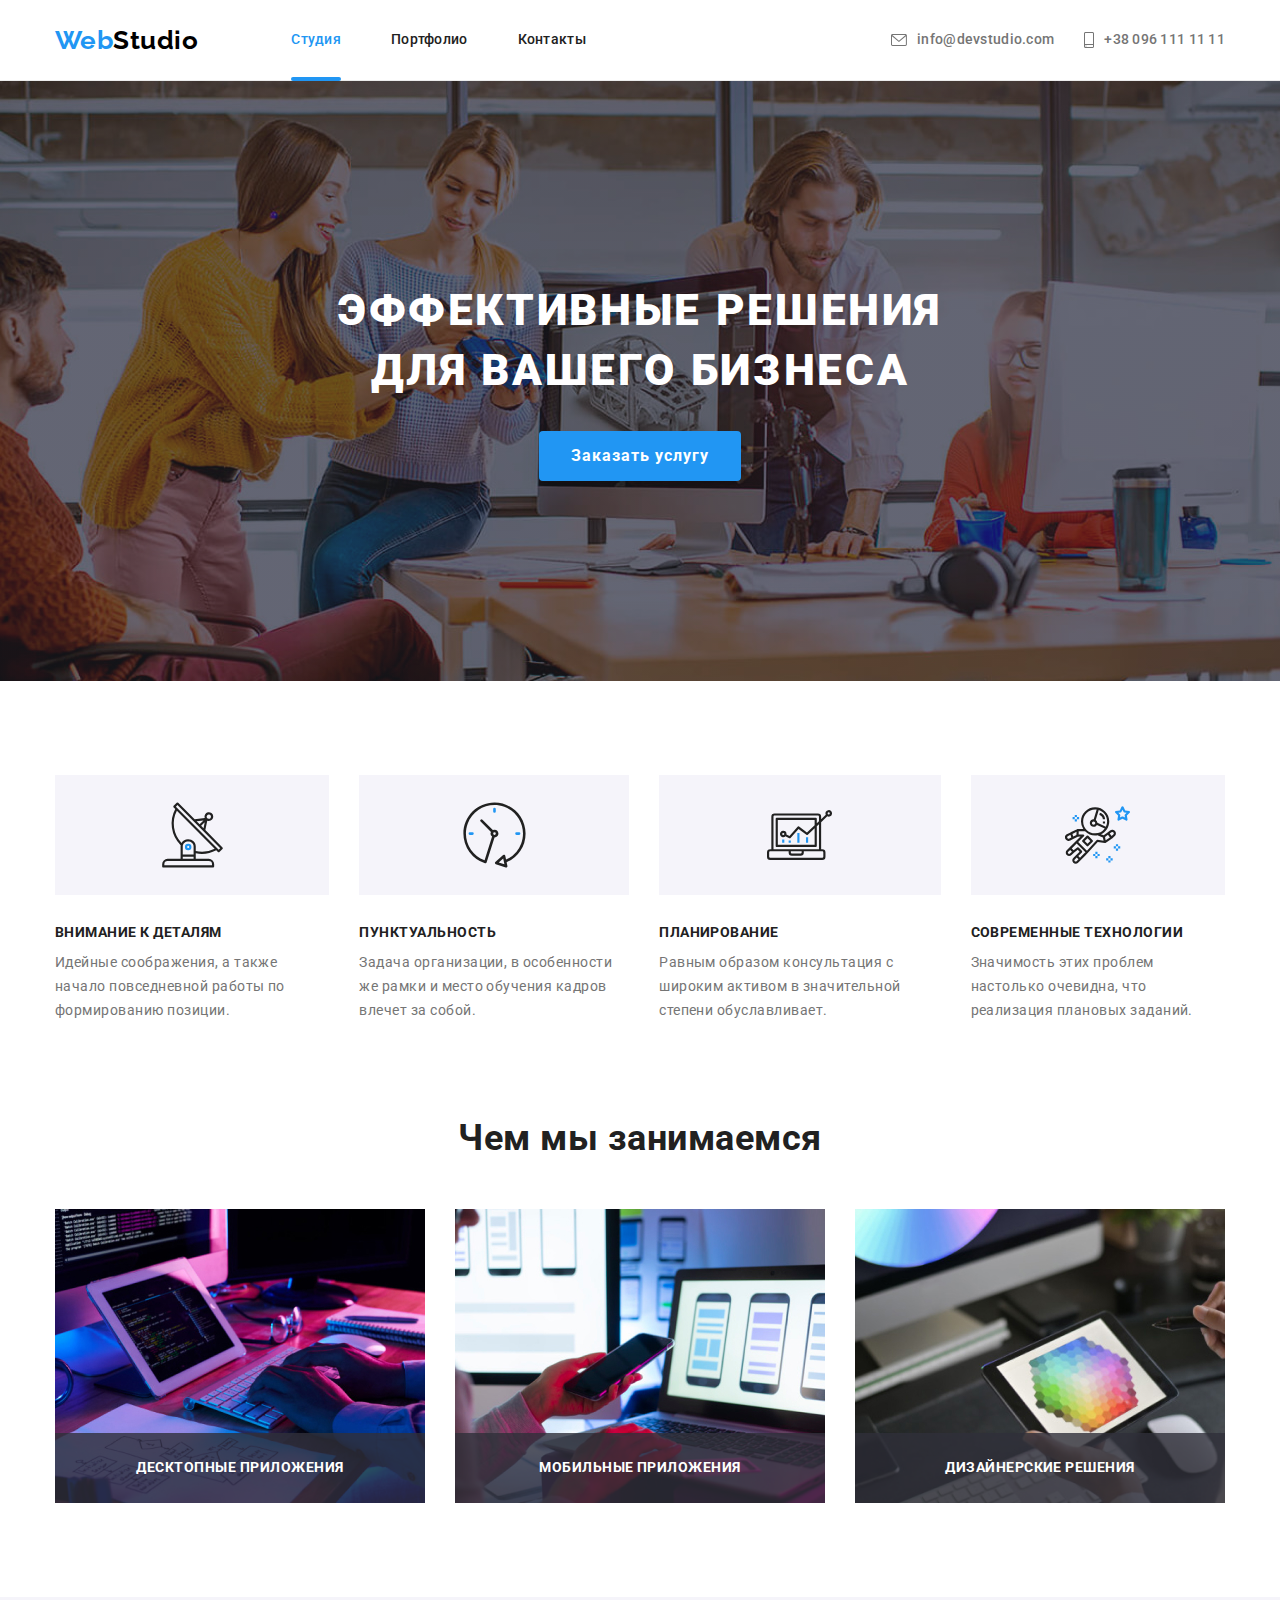
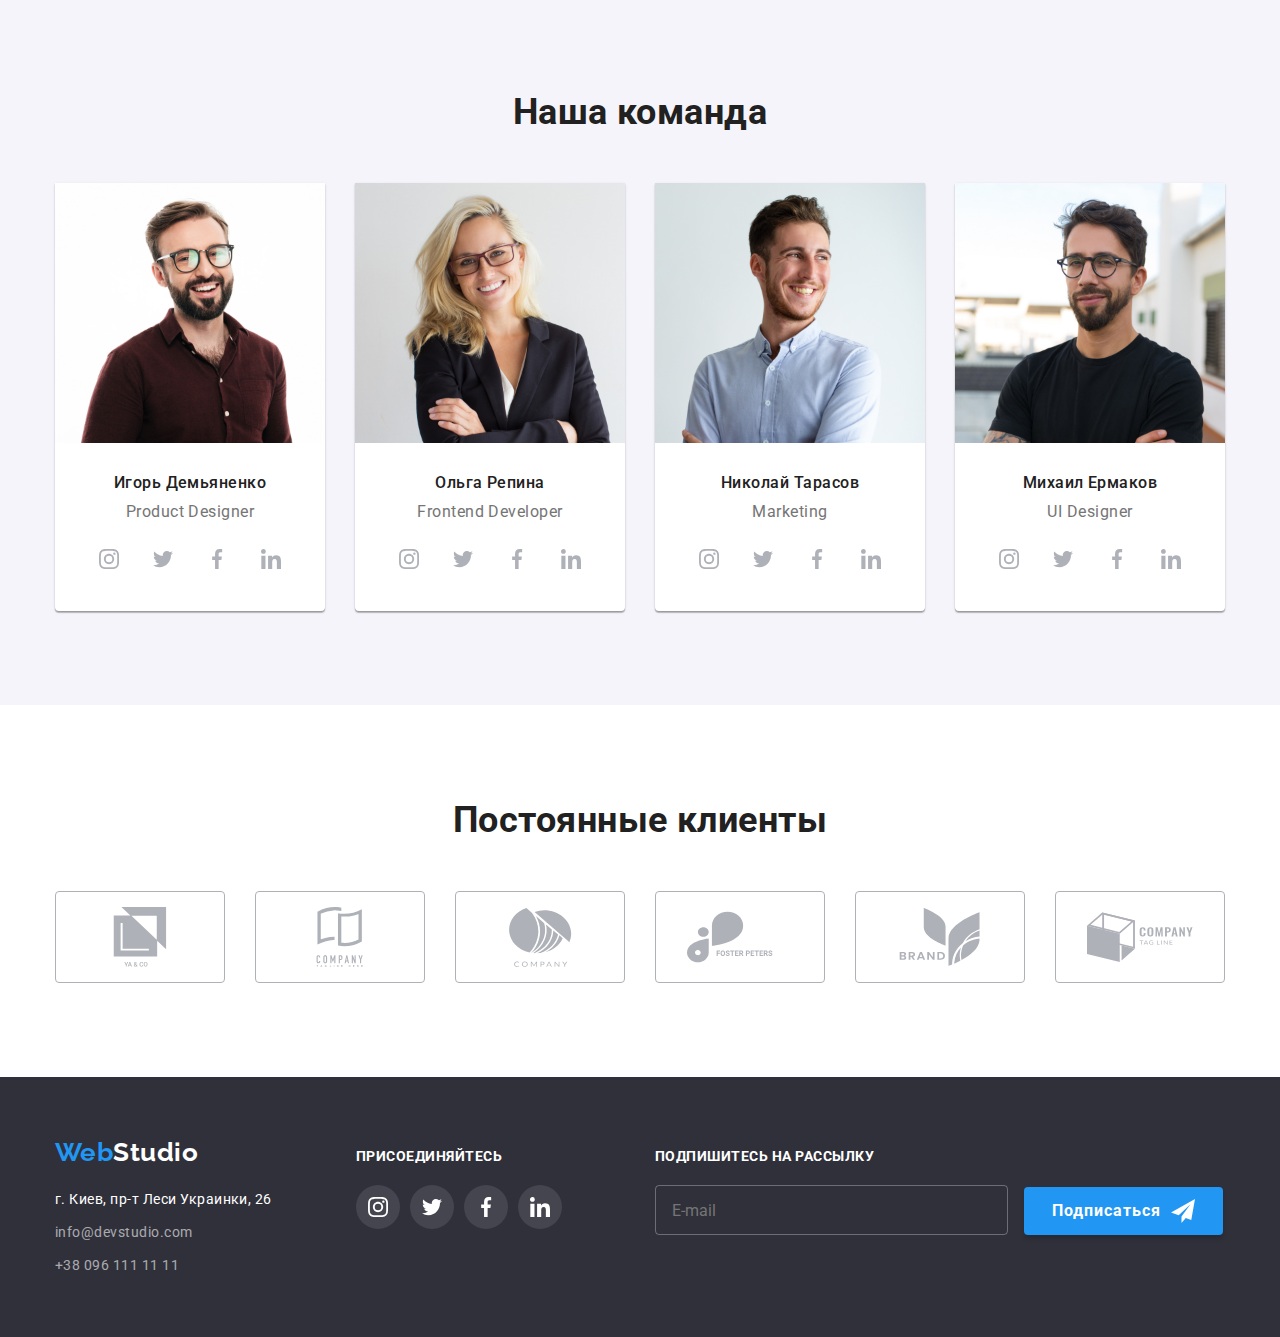
==== index.html @ 74894215 "Initial commit" ====
<!DOCTYPE html>
<html lang="ru">
<head>
    <meta charset="UTF-8">
    <meta http-equiv="X-UA-Compatible" content="IE=edge">
    <meta name="viewport" content="width=device-width, initial-scale=1.0">
    <title>Фотостудия WebStudio</title>
    
    <!--Основные шрифты-->
    <link rel="preconnect" href="https://fonts.googleapis.com">
    <link rel="preconnect" href="https://fonts.gstatic.com" crossorigin>
    <link href="https://fonts.googleapis.com/css2?family=Raleway:wght@700&family=Roboto:wght@400;500;700;900&display=swap"
        rel="stylesheet">

    <!--Нормализация стилей-->
    <link rel="stylesheet" href="https://cdn.jsdelivr.net/npm/modern-normalize@1.1.0/modern-normalize.min.css">
    
    <!--Кастомные стили-->
    <link rel="stylesheet" href="./css/main.min.css">
</head>

<body>

    <!--Хедер, Основная навигация-->
  <header class="header">

   <div class="container header__container">
    <nav class="header__nav">
        <a class="logo header__logo" href="/">
            Web<span class="logo__label logo__label--black">Studio</span>
        </a>

        <ul class="header__list ">
            <li class="header__item">
                <a class="header__link header__link--current" href="/">Студия</a>
            </li>
            <li class="header__item">
                <a class="header__link" href="./portfolio.html">Портфолио</a>
            </li>
            <li class="header__item">
                <a class="header__link" href="">Контакты</a>
            </li>
        </ul>
    </nav>

    <ul class="contacts">
        <li class="contacts__item">
            <a class="contacts__link" href="mailto:info@devstudio.com">
                <svg class="contacts__icon" width="16" height="12">
                    <use href="./images/icons.svg#icon-envelope"></use>
                </svg>
                info@devstudio.com
            </a>
        </li>

        <li class="contacts__item">
            <a class="contacts__link" href="tel:+380961111111">
                <svg class="contacts__icon" width="10" height="16">
                    <use href="./images/icons.svg#icon-smartphone"></use>
                </svg>
                +38 096 111 11 11
            </a>
        </li>
    </ul>
   </div>
  </header> 
  
 <main>
    <!--Секция 1 Герой с баннером-->
        <section class="hero">
            <div class="container">
                <h1 class="hero__title">Эффективные решения для вашего бизнеса</h1>
                <button type="button" class="hero__btn" data-modal-open>Заказать услугу</button>
            </div>
        </section>
    

    <!--Секция 2 со скрытым заголовком Преимущества-->
    <section class="section">

        <div class="container">
            <h2 class="visually-hidden">Преимущества</h2>
            <ul class="features">
                <li class="features__item">

                    <div class="features__wrapper">
                        <svg class="features__icon" width="65" height="70">
                            <use href="./images/icons.svg#icon-antenna"></use>
                        </svg>  
                    </div>
                    
                    <h3 class="features__title">Внимание к деталям</h3>
                    <p class="features__text">Идейные соображения, а также начало повседневной работы по формированию позиции.</p>
                </li>


                <li class="features__item">
                    <div class="features__wrapper">
                        <svg class="features__icon" width="65" height="70">
                            <use href="./images/icons.svg#icon-clock"></use>
                        </svg>
                    </div>
                    <h3 class="features__title">Пунктуальность</h3>
                    <p class="features__text">Задача организации, в особенности же рамки и место обучения кадров влечет за собой.</p>
                </li>


                <li class="features__item">
                    <div class="features__wrapper">
                        <svg class="features__icon" width="65" height="70">
                            <use href="./images/icons.svg#icon-diagram"></use>
                        </svg>
                    </div>
                    <h3 class="features__title">Планирование</h3>
                    <p class="features__text">Равным образом консультация с широким активом в значительной степени обуславливает.</p>
                </li>


                <li class="features__item">
                    <div class="features__wrapper">
                        <svg class="features__icon" width="65" height="70">
                            <use href="./images/icons.svg#icon-astronaut"></use>
                        </svg>
                    </div>
                    <h3 class="features__title">Современные технологии</h3>
                    <p class="features__text">Значимость этих проблем настолько очевидна, что реализация плановых заданий.</p>
                </li>
            </ul>
        </div>
    </section>

    <!--Секция 3 Чем мы занимаемся-->
    <section class="section section--nopaddingtop">

        <div class="container">
            <h2 class="section__title">Чем мы занимаемся</h2>

            <ul class="services">
                <li class="services__item">
                    <div class="services__wrapper">
                        <img class="services__pic" src="./images/1.jpg" alt="Человек работает за ноутбуком" width="370" height="294">
                        <p class="services__descr">Десктопные приложения</p>   
                    </div>
                </li>

                <li class="services__item">
                    <div class="services__wrapper">
                        <img class="services__pic" src="./images/2.jpg" alt="Человек сидит перед открытым ноутбуком и смотрит в телефон"
                        width="370" height="294">
                        <p class="services__descr">Мобильные приложения</p>  
                    </div>
                </li>

                <li class="services__item">
                    <div class="services__wrapper">
                        <img class="services-pic" src="./images/3.jpg" alt="Дизайнер выбирает на планшете цвет из палитры цветов"
                        width="370" height="294">
                        <p class="services__descr">Дизайнерские решения</p>
                    </div>
                </li>
            </ul>
        </div>
    </section>

    <!--Секция Наша команда-->
    <section class="section section--otherbackground">

       <div class="container">
            <h2 class="section__title">Наша команда</h2>
            
            <ul class="team">
                <li class="team__item">
                    <img class="team__pic" src="./images/Демьяненко.jpg" alt="Фото сотрудника Демьяненко" width="270" height="260">
                   
                    <div class="team__meta">
                        <h3 class="team__title">Игорь Демьяненко</h3>
                        <p class="team__text">Product Designer</p>

                        <!-- Соцсети -->
                        <ul class="socials">
                            <li class="socials__item">
                                <a class="socials__link" href="" aria-label="Instagram">
                                    
                                        <svg class="socials__icon" width="20" height="20">
                                            <use href="./images/icons.svg#instagram"></use>
                                    </svg>
                                </a>
                            </li>


                            <li class="socials__item">
                                <a class="socials__link" href="" aria-label="Twitter">
                                        <svg class="socials__icon" width="20" height="20">
                                            <use href="./images/icons.svg#twitter"></use>
                                        </svg>
                                    </a>
                                </li>
                            
                            <li class="socials__item">
                                <a class="socials__link" href="" aria-label="Facebook">
                                    <svg class="socials__icon" width="20" height="20">
                                        <use href="./images/icons.svg#facebook"></use>
                                    </svg>
                                </a>
                            </li>
                            
                            <li class="socials__item">
                                <a class="socials__link" href="" aria-label="Linkedin">
                                    <svg class="socials__icon" width="20" height="20">
                                        <use href="./images/icons.svg#linkedin"></use>
                                    </svg>
                                </a>
                            </li>
                        </ul>
                   </div>  
                </li>

                <li class="team__item">
                    <img class="team__pic" src="./images/Репина.jpg" alt="Фото сотрудника Репина" width="270" height="260">
                    
                    <div class="team__meta">
                       <h3 class="team__title">Ольга Репина</h3>
                       <p class="team__text">Frontend Developer</p>

                        <!-- Соцсети -->
                        <ul class="socials">
                            <li class="socials__item">
                                <a class="socials__link" href="" aria-label="Instagram">
                        
                                    <svg class="socials__icon" width="20" height="20">
                                        <use href="./images/icons.svg#instagram"></use>
                                    </svg>
                                </a>
                            </li>
                        
                        
                            <li class="socials__item">
                                <a class="socials__link" href="" aria-label="Twitter">
                                    <svg class="socials__icon" width="20" height="20">
                                        <use href="./images/icons.svg#twitter"></use>
                                    </svg>
                                </a>
                            </li>
                        
                            <li class="socials__item">
                                <a class="socials__link" href="" aria-label="Facebook">
                                    <svg class="socials__icon" width="20" height="20">
                                        <use href="./images/icons.svg#facebook"></use>
                                    </svg>
                                </a>
                            </li>
                        
                            <li class="socials__item">
                                <a class="socials__link" href="" aria-label="Linkedin">
                                    <svg class="socials__icon" width="20" height="20">
                                        <use href="./images/icons.svg#linkedin"></use>
                                    </svg>
                                </a>
                            </li>
                        </ul>
                    </div>  
                </li>

                <li class="team__item">
                    <img class="team__pic" src="./images/Тарасов.jpg" alt="Фото сотрудника Тарасов" width="270" height="260">
                    
                    <div class="team__meta">
                        <h3 class="team__title">Николай Тарасов</h3>
                        <p class="team__text">Marketing</p>

                        <!-- Соцсети -->
                        <ul class="socials">
                            <li class="socials__item">
                                <a class="socials__link" href="" aria-label="Instagram">
                        
                                    <svg class="socials__icon" width="20" height="20">
                                        <use href="./images/icons.svg#instagram"></use>
                                    </svg>
                                </a>
                            </li>
                        
                        
                            <li class="socials__item">
                                <a class="socials__link" href="" aria-label="Twitter">
                                    <svg class="socials__icon" width="20" height="20">
                                        <use href="./images/icons.svg#twitter"></use>
                                    </svg>
                                </a>
                            </li>
                        
                            <li class="socials__item">
                                <a class="socials__link" href="" aria-label="Facebook">
                                    <svg class="socials__icon" width="20" height="20">
                                        <use href="./images/icons.svg#facebook"></use>
                                    </svg>
                                </a>
                            </li>
                        
                            <li class="socials__item">
                                <a class="socials__link" href="" aria-label="Linkedin">
                                    <svg class="socials__icon" width="20" height="20">
                                        <use href="./images/icons.svg#linkedin"></use>
                                    </svg>
                                </a>
                            </li>
                        </ul>
                    </div>

                   
                </li>

                <li class="team__item">
                    <img class="team__pic" src="./images/Ермаков.jpg" alt="Фото сотрудника Ермаков" width="270" height="260">
                    
                    <div class="team__meta">
                        <h3 class="team__title">Михаил Ермаков</h3>
                        <p class="team__text">UI Designer</p>

                    <!-- Соцсети -->
                        <ul class="socials">
                            <li class="socials__item">
                                <a class="socials__link" href="" aria-label="Instagram">
                        
                                    <svg class="socials__icon" width="20" height="20">
                                        <use href="./images/icons.svg#instagram"></use>
                                    </svg>
                                </a>
                            </li>
                        
                        
                            <li class="socials__item">
                                <a class="socials__link" href="" aria-label="Twitter">
                                    <svg class="socials__icon" width="20" height="20">
                                        <use href="./images/icons.svg#twitter"></use>
                                    </svg>
                                </a>
                            </li>
                        
                            <li class="socials__item">
                                <a class="socials__link" href="" aria-label="Facebook">
                                    <svg class="socials__icon" width="20" height="20">
                                        <use href="./images/icons.svg#facebook"></use>
                                    </svg>
                                </a>
                            </li>
                        
                            <li class="socials__item">
                                <a class="socials__link" href="" aria-label="Linkedin">
                                    <svg class="socials__icon" width="20" height="20">
                                        <use href="./images/icons.svg#linkedin"></use>
                                    </svg>
                                </a>
                            </li>
                        </ul>
                    </div>
                </li>
            </ul>
       </div>
    </section>


    <!-- Секция Постоянные клиенты клиенты -->

    <section class="section">

        <div class="container">
            <h2 class="section__title">Постоянные клиенты</h2>
            <ul class="clients">

            <li class="clients__item">
                <a class="clients__link" href="">
                  <svg class="clients__icon" width="106" height="60">
                    <use href="./images/icons.svg#icon-logo1"></use>
                  </svg>  
                </a>
            </li>


            <li class="clients__item">
                <a class="clients__link" href="">
                    <svg class="clients__icon" width="106" height="60">
                        <use href="./images/icons.svg#icon-logo2"></use>
                    </svg>  
                </a>
            </li>

            <li class="clients__item">
                <a class="clients__link" href="">
                   <svg class="clients__icon" width="106" height="60">
                        <use href="./images/icons.svg#icon-logo3"></use>
                    </svg> 
                </a>
            </li>

            <li class="clients__item">
                <a class="clients__link" href="">
                    <svg class="clients__icon" width="106" height="60">
                        <use href="./images/icons.svg#icon-logo4"></use>
                    </svg>  
                </a>
            </li>

            <li class="clients__item">
                <a class="clients__link" href="">
                    <svg class="clients__icon" width="106" height="60">
                        <use href="./images/icons.svg#icon-logo5"></use>
                    </svg>  
                </a>
            </li>

            <li class="clients__item">
                <a class="clients__link" href="">
                    <svg class="clients__icon" width="106" height="60">
                        <use href="./images/icons.svg#icon-logo6"></use>
                    </svg>  
                </a>
            </li>
            </ul>  
        </div>
       

    </section>
 </main>

 <!--Футер-->
 <footer class="footer">
    <div class="container footer__container">
        <div class="footer__address-wrapper">

            <!-- Вставляем лого с белой модификацией -->
            <a class="logo" href="/">
                Web<span class="logo__label logo__label--white">Studio</span>
            </a>
        
            <address class="footer-address">
                <a class="footer-address__link"
                    href="https://www.google.com.ua/maps/place/%D0%B1%D1%83%D0%BB.+%D0%9B%D0%B5%D1%81%D0%B8+%D0%A3%D0%BA%D1%80%D0%B0%D0%B8%D0%BD%D0%BA%D0%B8,+26,+%D0%9A%D0%B8%D0%B5%D0%B2,+02000/@50.427418,30.5373236,17z/data=!4m5!3m4!1s0x40d4cf0e033ecbe9:0x57a4dffefec77da0!8m2!3d50.4265807!4d30.5383858?hl=ru">г.
                    Киев, пр-т Леси Украинки, 26
                </a>

                <a class="link footer-address__email"
                    href="mailto:info@devstudio.com">info@devstudio.com
                </a>

                <a class="link footer-address__phone" href="tel:+380961111111">+38 096 111 11 11
                </a>               
            </address>
        </div>
        
        <!-- Соцсети в футере -->
        <div class="footer__socials-wrapper">
            <p class="footer__text">присоединяйтесь</p>

                <ul class="socials">
                    <li class="socials__item">
                        <a class="socials__link" href="" aria-label="Instagram">
                
                            <svg class="socials__icon" width="20" height="20">
                                <use href="./images/icons.svg#instagram"></use>
                            </svg>
                        </a>
                    </li>
                
                
                    <li class="socials__item">
                        <a class="socials__link" href="" aria-label="Twitter">
                            <svg class="socials__icon" width="20" height="20">
                                <use href="./images/icons.svg#twitter"></use>
                            </svg>
                        </a>
                    </li>
                
                    <li class="socials__item">
                        <a class="socials__link" href="" aria-label="Facebook">
                            <svg class="socials__icon" width="20" height="20">
                                <use href="./images/icons.svg#facebook"></use>
                            </svg>
                        </a>
                    </li>
                
                    <li class="socials__item">
                        <a class="socials__link" href="" aria-label="Linkedin">
                            <svg class="socials__icon" width="20" height="20">
                                <use href="./images/icons.svg#linkedin"></use>
                            </svg>
                        </a>
                    </li>
                </ul>
        </div>
       

        <!-- Форма подписки в футере -->
        <div class="footer-form">
            <p class="footer-form__text">Подпишитесь на рассылку</p>
            <div class="footer-form__wrapper">
                <input class="footer-form__input"
                    type="email" 
                    name="email"
                    placeholder="E-mail">

                <button class="footer-form__btn" 
                  type="submit">Подписаться
                    <svg class="footer-form__icon" width="24" height="24px">
                        <use href="./images/icons.svg#icon-send"></use>
                    </svg>
                </button>    
            </div>
        </div>
    </div>
 </footer>


 <!-- -----Модальное окно------ -->

 <div class="backdrop is-hidden" data-modal>
     <div class="modal-wrapper">
         <button class="modal-wrapper__close-btn" 
                 type="button" data-modal-close>
            <svg width="11" height="11">
                <use href="./images/icons.svg#modal-close"></use>
            </svg>
         </button>

        <!-------- Форма модалки---------- -->
         <form class="form js-speaker-form">
             <p class="modal__descr">Оставьте свои данные, мы вам перезвоним</p>

            <!-- Поле имя -->
            <div class="form__field">
                <label 
                    class="form__label"
                    for="name"
                    >Имя
                </label>
                <!-- Оборачиваем инпут и иконку в див для правильного позизионирования иконки -->
                <div class="form__input-wrapper">
                   <input 
                    class="form__input" 
                    type="text" 
                    name="name" 
                    id="name" 
                    autofocus/> 
                    <svg class="form__icon" width="18" height="18">
                        <use href="./images/icons.svg#form-name"></use>
                    </svg> 
                </div>  
            </div>
            
            <!-- Поле телефон -->
            <div class="form__field">
                <label 
                    class="form__label"
                    for="tel" 
                    >Телефон
                </label>
                
                <div class="form__input-wrapper">
                    <input 
                    class="form__input" 
                    type="tel" 
                    name="tel" 
                    id="tel">
                    <svg class="form__icon" width="18" height="18">
                        <use href="./images/icons.svg#form-tel"></use>
                    </svg>
                </div>
            </div>
            
            <!-- Поле email -->
            <div class="form__field">
                <label 
                    class="form__label"
                    for="email" 
                    >Почта
                </label>

                <div class="form__input-wrapper">
                   <input 
                    class="form__input" 
                    type="email" 
                    name="email" 
                    id="email">
                    <svg class="form__icon" width="18" height="18">
                        <use href="./images/icons.svg#form-email"></use>
                    </svg> 
                </div>
            </div>
        
            <!-- Поле Комментарий -->
            <div class="form__comment">
                <label 
                    class="form__label"
                    for="comment"
                    >Комментарий
                </label>
                <textarea 
                    class="form__comment-field"
                    name="comment" 
                    id="comment" 
                    rows="5" 
                    placeholder="Введите текст"
                ></textarea>
            </div>

            <!--Чекбокс формы  -->
            
            <div class="form__agreement-wrapper">

                 <label class="form__agreement-label">
                    <input 
                        class="form__agreement-input" 
                        type="checkbox" 
                        name="policy">
                    <span class="form__checkbox">
                        <svg class="form__checkbox-icon" width="16" height="15">
                            <use href="./images/icons.svg#form-mark"></use>
                        </svg>
                    </span>
                    Соглашаюсь с рассылкой и принимаю  
                    <a class="form__link" href=""> Условия договора</a>
                </label>
            </div>

            <button class="form__btn" type="submit">Отправить</button>

        </form>
     </div>
 </div>


<script src="./js/modal.js"></script>

<!-- Скрипт для просмотра данных отправки формы -->
<script>
    (() => {
            document.querySelector('.js-speaker-form').addEventListener('submit', e => {
                e.preventDefault();
                new FormData(e.currentTarget).forEach((value, name) =>
                    console.log(`${name}: ${value}`),
                );
            });
        })();

</script>

</body>
</html>
---- css/main.min.css ----
:root{--main-font: "Roboto", sans-serif;--secondary-font: "Raleway", sans-serif;--primary-text-color: #212121;--secondary-text-color: #757575;--white-text-color: #ffffff;--footer-contacts-text: rgba(255, 255, 255, 0.6);--accent-text-color: #2196f3;--background-color: #ffffff;--secondary-backgraund-color: #f5f4fa;--dark-background-color: #2f303a;--icons-color: #afb1b8;--primary-section-padding: 94px;--primary-margin: 30px;--anim-main: 250ms cubic-bezier(0.4, 0, 0.2, 1)}.visually-hidden{position:absolute;width:1px;height:1px;margin:-1px;border:0;padding:0;white-space:nowrap;-webkit-clip-path:inset(100%);clip-path:inset(100%);clip:rect(0 0 0 0);overflow:hidden}h1,h2,h3,h4,p{margin-top:0;margin-bottom:0}a{text-decoration:none;-webkit-transition:color var(--anim-main);transition:color var(--anim-main)}ul{padding-left:0;margin-top:0;margin-bottom:0;list-style:none}body{font-family:var(--main-font);font-size:16px;line-height:1.19;letter-spacing:.03em;color:var(--primary-text-color);background-color:var(--background-color)}img{display:block;max-width:100%;height:auto}a:hover,a:focus{color:var(--accent-text-color)}.section{padding-top:var(--primary-section-padding);padding-bottom:var(--primary-section-padding)}.container{width:1200px;padding-left:15px;padding-right:15px;margin-left:auto;margin-right:auto}.section__title{font-weight:700;font-size:36px;line-height:1.17;text-align:center;color:var(--primary-text-color)}.header{border-bottom:1px solid #ececec}.header__container{display:-webkit-box;display:-ms-flexbox;display:flex;-webkit-box-align:center;-ms-flex-align:center;align-items:center}.logo{display:inline-block;font-family:var(--secondary-font);font-weight:700;font-size:26px;line-height:1.19;color:var(--accent-text-color);text-decoration:none}.header__logo{margin-right:93px}.logo__label--black{color:#000;-webkit-transition:color var(--anim-main);transition:color var(--anim-main)}.logo__label--black:hover{color:var(--accent-text-color)}.logo__label--white{color:var(--white-text-color);-webkit-transition:color var(--anim-main);transition:color var(--anim-main)}.logo__label--white:hover{color:var(--accent-text-color)}.header__nav{display:-webkit-box;display:-ms-flexbox;display:flex;-webkit-box-align:center;-ms-flex-align:center;align-items:center}.header__list{display:-webkit-box;display:-ms-flexbox;display:flex;-webkit-box-align:center;-ms-flex-align:center;align-items:center}.header__item{margin-right:50px}.header__item:last-child{margin-right:0}.header__link{position:relative;display:block;padding-top:32px;padding-bottom:32px;font-weight:500;font-size:14px;line-height:1.14;letter-spacing:.02em;color:var(--primary-text-color);-webkit-transition:color var(--anim-main);transition:color var(--anim-main)}.header__link--current{color:var(--accent-text-color)}.header__link--current:after{position:absolute;left:0;bottom:-1px;content:"";display:block;width:100%;height:4px;border-radius:2px;background-color:var(--accent-text-color)}.contacts{display:-webkit-box;display:-ms-flexbox;display:flex;-webkit-box-align:center;-ms-flex-align:center;align-items:center;margin-left:auto}.contacts__item:not(:last-child){margin-right:30px}.contacts__link{display:-webkit-box;display:-ms-flexbox;display:flex;-webkit-box-align:center;-ms-flex-align:center;align-items:center;padding-top:32px;padding-bottom:32px;font-weight:500;font-size:14px;line-height:1.14;letter-spacing:.02em;text-align:center;color:var(--secondary-text-color);-webkit-transition:color var(--anim-main);transition:color var(--anim-main)}.contacts__icon{fill:currentColor;margin-right:10px;-webkit-transition:fill var(--anim-main);transition:fill var(--anim-main)}.hero{max-width:1600px;height:600px;padding-top:200px;padding-bottom:200px;margin-right:auto;margin-left:auto;text-align:center;background-color:#c4c4c4;background-image:-webkit-gradient(linear, left bottom, left top, from(rgba(47, 48, 58, 0.4)), to(rgba(47, 48, 58, 0.4))),url(../images/header.jpg);background-image:linear-gradient(to top, rgba(47, 48, 58, 0.4), rgba(47, 48, 58, 0.4)),url(../images/header.jpg);background-position:center;background-size:cover;background-repeat:no-repeat}.hero__title{display:block;width:696px;margin-right:auto;margin-left:auto;margin-bottom:30px;font-weight:900;font-size:44px;line-height:1.36;text-align:center;letter-spacing:.06em;text-transform:uppercase;color:var(--white-text-color)}.hero__btn{padding:10px 32px;border:0;border-radius:4px;font-family:inherit;font-weight:700;font-size:16px;line-height:1.87;letter-spacing:.06em;color:var(--white-text-color);background-color:var(--accent-text-color);-webkit-box-shadow:0px 4px 4px rgba(0,0,0,.15);box-shadow:0px 4px 4px rgba(0,0,0,.15);cursor:pointer;-webkit-transition:background-color var(--anim-main);transition:background-color var(--anim-main)}.hero__btn:hover{background-color:#188ce8}.features{display:-webkit-box;display:-ms-flexbox;display:flex;-webkit-box-pack:justify;-ms-flex-pack:justify;justify-content:space-between}.features__item{margin-right:30px}.features__item:last-child{margin-right:0}.features__wrapper{display:-webkit-box;display:-ms-flexbox;display:flex;-ms-flex-preferred-size:270px;flex-basis:270px;height:120px;-webkit-box-pack:center;-ms-flex-pack:center;justify-content:center;-webkit-box-align:center;-ms-flex-align:center;align-items:center;background-color:#f5f4fa;margin-bottom:30px}.features__title{margin-bottom:10px;font-weight:700;font-size:14px;line-height:1.14;text-transform:uppercase;color:var(--primary-text-color)}.features__text{font-size:14px;line-height:1.71;color:var(--secondary-text-color)}.section--nopaddingtop{padding-top:0}.services{display:-webkit-box;display:-ms-flexbox;display:flex;margin-top:50px;-webkit-box-pack:justify;-ms-flex-pack:justify;justify-content:space-between}.services__item:not(:last-child){margin-right:30px}.services__wrapper{position:relative}.services__descr{position:absolute;left:0;bottom:0;display:-webkit-box;display:-ms-flexbox;display:flex;-webkit-box-pack:center;-ms-flex-pack:center;justify-content:center;-webkit-box-align:center;-ms-flex-align:center;align-items:center;width:370px;height:70px;background-color:rgba(47,48,58,.8);font-weight:700;font-size:14px;line-height:1.14;text-transform:uppercase;color:#fff}.section--otherbackground{background-color:#f5f4fa}.team{display:-webkit-box;display:-ms-flexbox;display:flex;margin-top:50px}.team__item{-ms-flex-preferred-size:calc((100% - 90px)/4);flex-basis:calc((100% - 90px)/4);margin-right:30px;background-color:var(--background-color);-webkit-box-shadow:0px 1px 3px rgba(0,0,0,.12),0px 1px 1px rgba(0,0,0,.14),0px 2px 1px rgba(0,0,0,.2);box-shadow:0px 1px 3px rgba(0,0,0,.12),0px 1px 1px rgba(0,0,0,.14),0px 2px 1px rgba(0,0,0,.2);border-radius:0px 0px 4px 4px}.team__item:last-child{margin-right:0}.team__meta{padding-top:30px;padding-bottom:30px}.team__title{margin-bottom:10px;font-weight:500;font-size:16px;line-height:1.19;text-align:center}.team__text{margin-bottom:16px;font-size:16px;line-height:1.19;text-align:center;color:var(--secondary-text-color)}.socials{display:-webkit-box;display:-ms-flexbox;display:flex;-webkit-box-pack:center;-ms-flex-pack:center;justify-content:center;-webkit-box-align:center;-ms-flex-align:center;align-items:center}.socials__item:not(:last-child){margin-right:10px}.socials__link{display:-webkit-box;display:-ms-flexbox;display:flex;-webkit-box-pack:center;-ms-flex-pack:center;justify-content:center;-webkit-box-align:center;-ms-flex-align:center;align-items:center;width:44px;height:44px;color:var(--icons-color);background-color:#fff;border-radius:50%;background-repeat:no-repeat;background-position:center;-webkit-transition:background-color var(--anim-main),color var(--anim-main);transition:background-color var(--anim-main),color var(--anim-main)}.socials__link:hover,.socials__link:focus{background-color:var(--accent-text-color);color:#fff}.socials__icon{fill:currentColor;-webkit-transition:fill var(--anim-main);transition:fill var(--anim-main)}.clients{display:-webkit-box;display:-ms-flexbox;display:flex;-webkit-box-pack:center;-ms-flex-pack:center;justify-content:center;-webkit-box-align:center;-ms-flex-align:center;align-items:center;margin-top:50px}.clients__item:not(:last-child){margin-right:30px}.clients__link{display:-webkit-box;display:-ms-flexbox;display:flex;width:170px;height:92px;border-radius:4px;-webkit-box-pack:center;-ms-flex-pack:center;justify-content:center;-webkit-box-align:center;-ms-flex-align:center;align-items:center;border:1px solid #afb1b8;color:var(--icons-color);-webkit-transition:border-color var(--anim-main),color var(--anim-main);transition:border-color var(--anim-main),color var(--anim-main)}.clients__link:hover,.clients__link:focus{border-color:var(--accent-text-color)}.clients__icon{fill:currentColor}.filter{display:-webkit-box;display:-ms-flexbox;display:flex;-webkit-box-pack:center;-ms-flex-pack:center;justify-content:center;margin-bottom:50px}.filter__item:not(:last-child){margin-right:8px}.filter__button{padding:6px 22px;border:0;font-family:inherit;font-weight:500;font-size:16px;line-height:1.62;color:var(--primary-text-color);background-color:#f5f4fa;border-radius:4px;-webkit-box-shadow:none;box-shadow:none;cursor:pointer;-webkit-transition:color var(--anim-main),background-color var(--anim-main),-webkit-box-shadow var(--anim-main);transition:color var(--anim-main),background-color var(--anim-main),-webkit-box-shadow var(--anim-main);transition:color var(--anim-main),background-color var(--anim-main),box-shadow var(--anim-main);transition:color var(--anim-main),background-color var(--anim-main),box-shadow var(--anim-main),-webkit-box-shadow var(--anim-main)}.filter__button:hover,.filter__button:focus{color:var(--white-text-color);background-color:var(--accent-text-color);-webkit-box-shadow:0px 3px 1px rgba(0,0,0,.1),0px 1px 2px rgba(0,0,0,.08),0px 2px 2px rgba(0,0,0,.12);box-shadow:0px 3px 1px rgba(0,0,0,.1),0px 1px 2px rgba(0,0,0,.08),0px 2px 2px rgba(0,0,0,.12)}.projects{display:-webkit-box;display:-ms-flexbox;display:flex;-ms-flex-wrap:wrap;flex-wrap:wrap;margin-top:calc(-1*var(--primary-margin));margin-left:calc(-1*var(--primary-margin))}.projects__item{-ms-flex-preferred-size:calc(33.3333333333% - var(--primary-margin));flex-basis:calc(33.3333333333% - var(--primary-margin));margin-left:var(--primary-margin);margin-top:var(--primary-margin)}.projects__link{display:block;-webkit-box-shadow:none;box-shadow:none;-webkit-transition:-webkit-box-shadow var(--anim-main);transition:-webkit-box-shadow var(--anim-main);transition:box-shadow var(--anim-main);transition:box-shadow var(--anim-main), -webkit-box-shadow var(--anim-main)}.projects__link:hover,.projects__link:focus{-webkit-box-shadow:0px 1px 1px rgba(0,0,0,.12),0px 4px 4px rgba(0,0,0,.06),1px 4px 6px rgba(0,0,0,.16);box-shadow:0px 1px 1px rgba(0,0,0,.12),0px 4px 4px rgba(0,0,0,.06),1px 4px 6px rgba(0,0,0,.16)}.projects__thumb{position:relative;overflow:hidden}.projects__descr{position:absolute;left:0;bottom:0;-webkit-transform:translateY(100%);transform:translateY(100%);display:-webkit-box;display:-ms-flexbox;display:flex;-webkit-box-pack:center;-ms-flex-pack:center;justify-content:center;-webkit-box-align:center;-ms-flex-align:center;align-items:center;padding:63px 24px;font-size:18px;line-height:1.55;width:100%;height:100%;color:var(--white-text-color);background-color:rgba(33,150,243,.9);-webkit-transition:-webkit-transform var(--anim-main);transition:-webkit-transform var(--anim-main);transition:transform var(--anim-main);transition:transform var(--anim-main), -webkit-transform var(--anim-main)}.projects__link:focus .projects__descr,.projects__link:hover .projects__descr{-webkit-transform:translateY(0%);transform:translateY(0%)}.projects__meta{padding:20px 24px;border-bottom:1px solid #eee;border-right:1px solid #eee;border-left:1px solid #eee}.projects__title{font-weight:700;font-size:18px;line-height:2;letter-spacing:.06em;color:var(--primary-text-color)}.projects__text{margin-top:4px;font-size:16px;line-height:1.87;color:var(--secondary-text-color)}.footer{padding-top:60px;padding-bottom:60px;background-color:var(--dark-background-color)}.footer__container{display:-webkit-box;display:-ms-flexbox;display:flex;-webkit-box-align:baseline;-ms-flex-align:baseline;align-items:baseline}.footer__address-wrapper{margin-right:70px}.footer-address{display:block;width:231px;font-style:normal;font-size:14px;line-height:1.7}.footer-address__link{display:inline-block;margin-top:20px;color:var(--white-text-color)}.footer-address__email,.footer-address__phone{display:inline-block;margin-top:9px;color:rgba(255,255,255,.6)}.footer__text{font-weight:bold;font-size:14px;line-height:1.14;text-transform:uppercase;color:#fff;margin-bottom:20px}.footer .socials__link{color:#fff;background-color:rgba(255,255,255,.1);-webkit-transition:background-color var(--anim-main);transition:background-color var(--anim-main)}.footer .socials__link:hover,.footer .socials__link:focus{background-color:var(--accent-text-color)}.footer-form{margin-left:93px}.footer-form__text{margin-bottom:20px;font-weight:700;font-size:14px;line-height:1.14;text-transform:uppercase;color:#fff}.footer-form__input{width:353px;height:50px;padding:15px 16px;margin-right:12px;border-radius:4px;border:1px solid rgba(255,255,255,.3);font-size:16px;line-height:1.25;color:rgba(255,255,255,.6);background-color:rgba(0,0,0,0)}.footer-form__btn{display:-webkit-inline-box;display:-ms-inline-flexbox;display:inline-flex;padding:10px 28px 10px 28px;border:0;border-radius:4px;font-family:inherit;font-weight:700;font-size:16px;line-height:1.8;-webkit-box-align:center;-ms-flex-align:center;align-items:center;letter-spacing:.06em;color:var(--white-text-color);background-color:var(--accent-text-color);-webkit-box-shadow:0px 4px 4px rgba(0,0,0,.15);box-shadow:0px 4px 4px rgba(0,0,0,.15);cursor:pointer;-webkit-transition:background-color var(--anim-main);transition:background-color var(--anim-main)}.footer-form__btn:hover{background-color:#188ce8}.footer-form__icon{margin-left:10px}.modal-wrapper{position:absolute;top:50%;left:50%;width:528px;height:581px;border-radius:4px;-webkit-box-shadow:0px 1px 3px rgba(0,0,0,.12),0px 1px 1px rgba(0,0,0,.14),0px 2px 1px rgba(0,0,0,.2);box-shadow:0px 1px 3px rgba(0,0,0,.12),0px 1px 1px rgba(0,0,0,.14),0px 2px 1px rgba(0,0,0,.2);background-color:#fff;-webkit-transform:translate(-50%, -50%) scale(1);transform:translate(-50%, -50%) scale(1);-webkit-transition:-webkit-transform var(--anim-main);transition:-webkit-transform var(--anim-main);transition:transform var(--anim-main);transition:transform var(--anim-main), -webkit-transform var(--anim-main)}.backdrop.is-hidden .modal-wrapper{-webkit-transform:translate(-50%, -50%) scale(0.8);transform:translate(-50%, -50%) scale(0.8)}.modal-wrapper__close-btn{position:absolute;top:8px;right:8px;display:-webkit-box;display:-ms-flexbox;display:flex;-webkit-box-pack:center;-ms-flex-pack:center;justify-content:center;-webkit-box-align:center;-ms-flex-align:center;align-items:center;padding:0;width:30px;height:30px;border-radius:50%;fill:#000;background-color:#fff;border:1px solid rgba(0,0,0,.1);cursor:pointer;-webkit-transition:fill var(--anim-main);transition:fill var(--anim-main)}.modal-wrapper__close-btn:hover{fill:var(--accent-text-color)}.form{width:100%;height:100%;padding:40px 39px 40px 41px}.modal__descr{margin-bottom:12px;font-weight:700;font-size:20px;line-height:1.15;text-align:center;color:#212121}.form__field{position:relative;margin-bottom:10px;display:-webkit-box;display:-ms-flexbox;display:flex;-webkit-box-orient:vertical;-webkit-box-direction:normal;-ms-flex-direction:column;flex-direction:column}.form__label{display:inline-block;margin-bottom:4px;font-size:12px;line-height:1.16;letter-spacing:.01em;color:#757575}.form__input-wrapper{position:relative}.form__input{display:block;width:100%;height:40px;margin:0;padding:4px 10px 4px 42px;border:1px solid rgba(33,33,33,.2);border-radius:4px;outline:rgba(0,0,0,0);-webkit-transition:border-color var(--anim-main);transition:border-color var(--anim-main)}.form__input:focus{border-color:var(--accent-text-color)}.form__icon{display:inline-block;position:absolute;top:50%;left:12px;fill:#212121;-webkit-transform:translateY(-50%);transform:translateY(-50%);-webkit-transition:fill var(--anim-main);transition:fill var(--anim-main)}.form__input:focus+.form__icon{fill:var(--accent-text-color)}.form__comment{position:relative;display:-webkit-box;display:-ms-flexbox;display:flex;-webkit-box-orient:vertical;-webkit-box-direction:normal;-ms-flex-direction:column;flex-direction:column}.form__comment-field{resize:none;padding:12px 16px;border:1px solid rgba(33,33,33,.2);border-radius:4px;outline:rgba(0,0,0,0);font-size:14px;line-height:1.14;letter-spacing:.01em;color:rgba(117,117,117,.5);-webkit-transition:border-color var(--anim-main);transition:border-color var(--anim-main)}.form__comment-field:focus{border-color:var(--accent-text-color)}.form__agreement-wrapper{margin-top:20px;margin-bottom:30px}.form__agreement-label{display:-webkit-box;display:-ms-flexbox;display:flex;-webkit-box-pack:center;-ms-flex-pack:center;justify-content:center;-webkit-box-align:center;-ms-flex-align:center;align-items:center;font-size:14px;line-height:1.71;color:#757575}.form__agreement-input{position:absolute;width:1px;height:1px;margin:-1px;border:0;padding:0;white-space:nowrap;-webkit-clip-path:inset(100%);clip-path:inset(100%);clip:rect(0 0 0 0);overflow:hidden}.form__checkbox{position:relative;display:inline-block;width:16px;height:15px;margin-right:7px;background-color:#fff;border:2px solid #212121;border-radius:2px;-webkit-transition:background-color var(--anim-main),border-color var(--anim-main);transition:background-color var(--anim-main),border-color var(--anim-main)}.form__agreement-input:focus+.form__checkbox{border-color:var(--accent-text-color)}.form__agreement-input:checked+.form__checkbox{background-color:var(--accent-text-color);border-color:var(--accent-text-color);background-origin:border-box}.form__checkbox-icon{position:absolute;top:50%;left:50%;-webkit-transform:translate(-50%, -50%);transform:translate(-50%, -50%)}.form__link{display:inline-block;margin-left:4px;color:var(--accent-text-color)}.form__btn{display:block;margin-left:auto;margin-right:auto;padding:10px 55px 10px 56px;border:0;border-radius:4px;font-weight:700;font-size:16px;line-height:1.87;text-align:center;letter-spacing:.06em;color:#fff;background-color:var(--accent-text-color);-webkit-box-shadow:0px 4px 4px rgba(0,0,0,.15);box-shadow:0px 4px 4px rgba(0,0,0,.15);cursor:pointer;-webkit-transition:background-color var(--anim-main);transition:background-color var(--anim-main)}.form__btn:hover{background-color:#188ce8}.backdrop{position:fixed;top:0;left:50%;-webkit-transform:translateX(-50%);transform:translateX(-50%);width:100vw;height:100vh;background-color:rgba(0,0,0,.2);opacity:1;visibility:visible;pointer-events:initial;-webkit-transition:opacity var(--anim-main),visibility var(--anim-main);transition:opacity var(--anim-main),visibility var(--anim-main)}.backdrop.is-hidden{opacity:0;visibility:hidden;pointer-events:none}/*# sourceMappingURL=main.min.css.map */
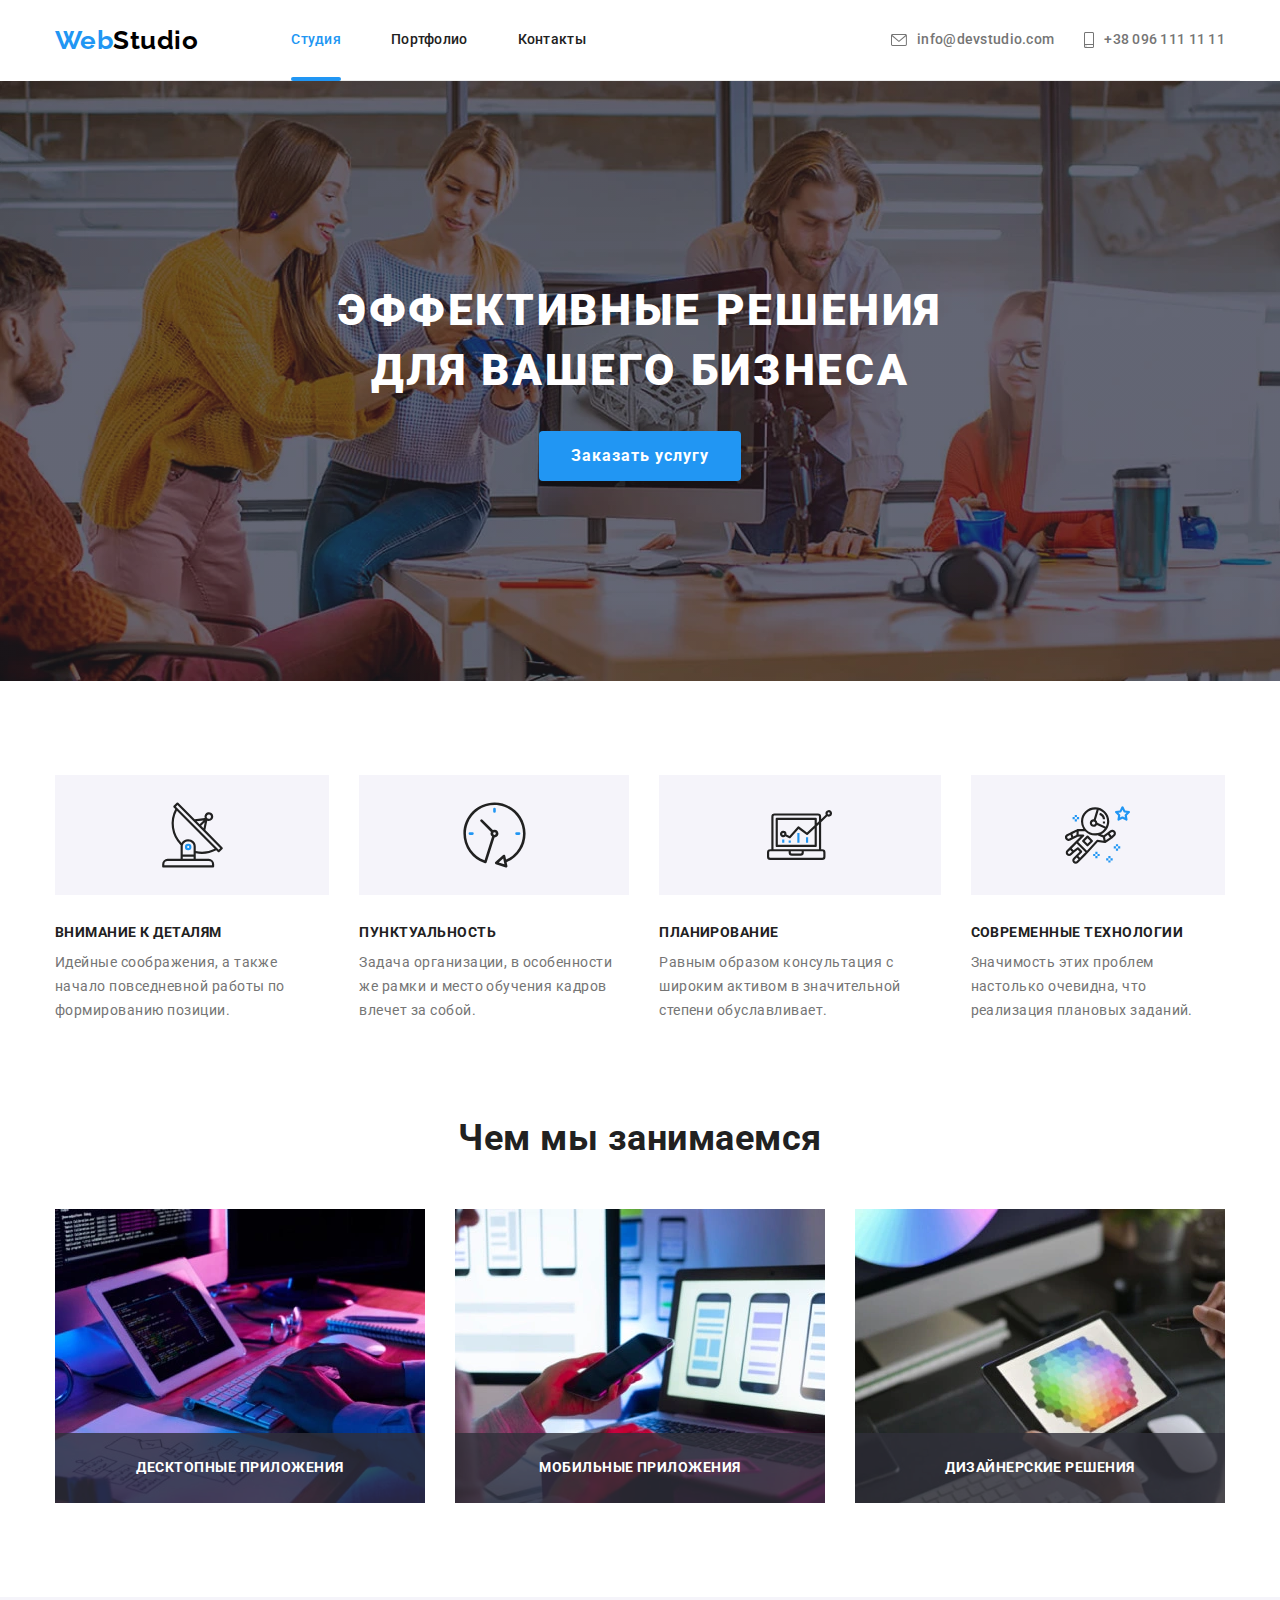
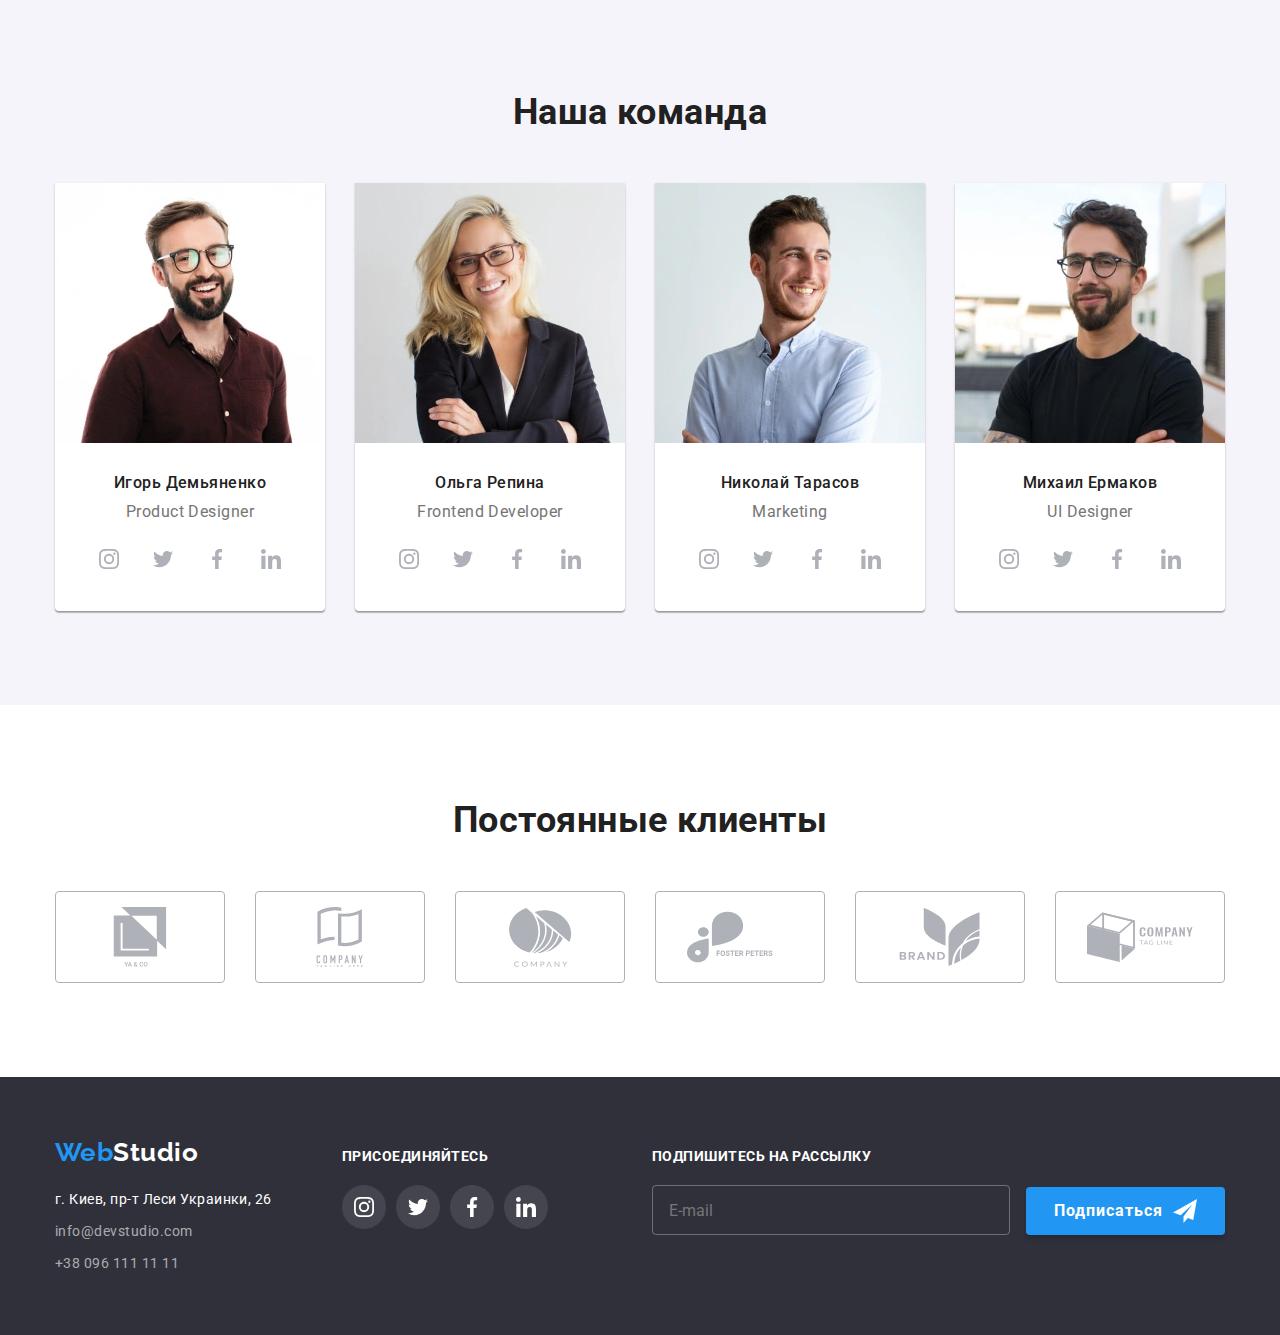
==== commit 508f026e: "Адаптивка" ====
--- a/index.html
+++ b/index.html
@@ -30,38 +30,80 @@
             Web<span class="logo__label logo__label--black">Studio</span>
         </a>
 
-        <ul class="header__list ">
-            <li class="header__item">
-                <a class="header__link header__link--current" href="/">Студия</a>
-            </li>
-            <li class="header__item">
-                <a class="header__link" href="./portfolio.html">Портфолио</a>
-            </li>
-            <li class="header__item">
-                <a class="header__link" href="">Контакты</a>
-            </li>
-        </ul>
+        <button 
+            class="menu-btn" 
+            aria-expanded="false" aria-controls="menu-container" 
+            type="button" 
+            data-menu-button>
+            <svg 
+                aria-label="Переключатель мобильного меню" 
+                width="40" 
+                height="40">
+
+                <use 
+                    class="menu-btn__icon-open" 
+                    href="./images/icons.svg#open-menu-icon" >
+                </use>
+                <use 
+                    class="menu-btn__icon-close" 
+                    href="./images/icons.svg#close-menu-icon">
+                </use>
+            </svg>
+        </button>
+
+        <!-- Контейнер навигации и контактов -->
+        <div class="menu-container" id="menu-container"
+            data-menu>
+            <ul class="header__list">
+                <li class="header__item">
+                    <a class="header__link header__link--current" href="/">Студия</a>
+                </li>
+                <li class="header__item">
+                    <a class="header__link" href="./portfolio.html">Портфолио</a>
+                </li>
+                <li class="header__item">
+                    <a class="header__link" href="">Контакты</a>
+                </li>
+            </ul>
+
+            <div class="mobile-menu-group">
+                <ul class="contacts">
+                <li class="contacts__item">
+                    <a class="contacts__link" href="tel:+380961111111">
+                        <svg class="contacts__icon contacts__icon-phone" width="10" height="16">
+                            <use href="./images/icons.svg#icon-smartphone"></use>
+                        </svg>
+                        +38 096 111 11 11
+                    </a>
+                </li>
+            
+                <li class="contacts__item">
+                    <a class="contacts__link" href="mailto:info@devstudio.com">
+                        <svg class="contacts__icon contacts__icon-mail" width="16" height="12">
+                            <use href="./images/icons.svg#icon-envelope"></use>
+                        </svg>
+                        info@devstudio.com
+                    </a>
+                </li>
+                </ul> 
+
+                <!-- Соцсети мобменю -->
+                <ul class="mobile-socials">
+                    <li class="mobile-socials__item">
+                        <a class="mobile-socials__link" href="">Instagram</a></li>
+                    <li class="mobile-socials__item">
+                        <a class="mobile-socials__link" href="">Twitter</a></li>
+                    <li class="mobile-socials__item">
+                        <a class="mobile-socials__link" href="">Facebook</a></li>
+                    <li class="mobile-socials__item">
+                        <a class="mobile-socials__link" href="">LinkedIn</a></li>
+                </ul>
+
+            </div>
+
+            
+        </div>
     </nav>
-
-    <ul class="contacts">
-        <li class="contacts__item">
-            <a class="contacts__link" href="mailto:info@devstudio.com">
-                <svg class="contacts__icon" width="16" height="12">
-                    <use href="./images/icons.svg#icon-envelope"></use>
-                </svg>
-                info@devstudio.com
-            </a>
-        </li>
-
-        <li class="contacts__item">
-            <a class="contacts__link" href="tel:+380961111111">
-                <svg class="contacts__icon" width="10" height="16">
-                    <use href="./images/icons.svg#icon-smartphone"></use>
-                </svg>
-                +38 096 111 11 11
-            </a>
-        </li>
-    </ul>
    </div>
   </header> 
   
@@ -130,7 +172,7 @@
     </section>
 
     <!--Секция 3 Чем мы занимаемся-->
-    <section class="section section--nopaddingtop">
+    <section class="section section--nopadding-top">
 
         <div class="container">
             <h2 class="section__title">Чем мы занимаемся</h2>
@@ -138,23 +180,65 @@
             <ul class="services">
                 <li class="services__item">
                     <div class="services__wrapper">
-                        <img class="services__pic" src="./images/1.jpg" alt="Человек работает за ноутбуком" width="370" height="294">
+                        <picture>
+                            <source srcset="
+                                    ./images/services/pic-1_lg.webp 1x,
+                                    ./images/services/pic-1_lg@2x.webp 2x"
+                                media="(min-width: 1200px)" 
+                                type="image/webp" />
+                            <source srcset="
+                                    ./images/services/pic-1_lg@2x.jpg 2x" 
+                                media="(min-width: 1200px)" 
+                                type="image/jpeg" />
+            
+                            <img class="services__pic" 
+                                src="./images/services/pic-1_lg.jpg" 
+                                alt="Человек работает за ноутбуком" />
+                        </picture>
+
                         <p class="services__descr">Десктопные приложения</p>   
                     </div>
                 </li>
 
                 <li class="services__item">
                     <div class="services__wrapper">
-                        <img class="services__pic" src="./images/2.jpg" alt="Человек сидит перед открытым ноутбуком и смотрит в телефон"
-                        width="370" height="294">
+                        <picture>
+                            <source srcset="
+                                    ./images/services/pic-2_lg.webp 1x,
+                                    ./images/services/pic-2_lg@2x.webp 2x" 
+                                media="(min-width: 1200px)"
+                                type="image/webp" />
+                            <source srcset="
+                                    ./images/services/pic-2_lg@2x.jpg 2x" 
+                                media="(min-width: 1200px)"
+                                type="image/jpeg" />
+                            <img class="services__pic" 
+                                src="./images/services/pic-2_lg.jpg" 
+                                alt="Человек сидит перед открытым ноутбуком и смотрит в телефон" />
+                        </picture>
+
                         <p class="services__descr">Мобильные приложения</p>  
                     </div>
                 </li>
 
                 <li class="services__item">
                     <div class="services__wrapper">
-                        <img class="services-pic" src="./images/3.jpg" alt="Дизайнер выбирает на планшете цвет из палитры цветов"
-                        width="370" height="294">
+
+                        <picture>
+                            <source srcset="
+                                    ./images/services/pic-3_lg.webp 1x,
+                                    ./images/services/pic-3_lg@2x.webp 2x" 
+                                media="(min-width: 1200px)"
+                                type="image/webp" />
+                            <source srcset="
+                                    ./images/services/pic-3_lg@2x.jpg 2x" 
+                                media="(min-width: 1200px)"
+                                type="image/jpeg" />
+                            <img class="services__pic" 
+                                src="./images/services/pic-3_lg.jpg"
+                                alt="Дизайнер выбирает на планшете цвет из палитры цветов" />
+                        </picture>
+
                         <p class="services__descr">Дизайнерские решения</p>
                     </div>
                 </li>
@@ -163,15 +247,46 @@
     </section>
 
     <!--Секция Наша команда-->
-    <section class="section section--otherbackground">
+    <section class="section section--other-background">
 
        <div class="container">
             <h2 class="section__title">Наша команда</h2>
             
             <ul class="team">
                 <li class="team__item">
-                    <img class="team__pic" src="./images/Демьяненко.jpg" alt="Фото сотрудника Демьяненко" width="270" height="260">
-                   
+                    <picture>
+                        <source srcset="
+                            ./images/team/pic-1/pic-1_lg.webp 1x,
+                            ./images/team/pic-1/pic-1_lg@2x.webp 2x"
+                            media="(min-width: 1200px)"
+                            type="image/webp" />
+                        <source srcset="
+                            ./images/team/pic-1/pic-1_lg.jpg    1x,
+                            ./images/team/pic-1/pic-1_lg@2x.jpg 2x" 
+                            media="(min-width: 1200px)"
+                            type="image/jpeg" />
+                        <source srcset="
+                            ./images/team/pic-1/pic-1_md.webp 1x,
+                            ./images/team/pic-1/pic-1_md@2x.webp 2x"
+                            media="(min-width: 768px)"
+                            type="image/webp" />
+                        <source srcset="
+                            ./images/team/pic-1/pic-1_md.jpg    1x,
+                            ./images/team/pic-1/pic-1_md@2x.jpg 2x" 
+                            media="(min-width: 768px)"
+                            type="image/jpeg" />
+                        <source srcset="
+                            ./images/team/pic-1/pic-1_sm.webp 1x,
+                            ./images/team/pic-1/pic-1_sm@2x.webp 2x"
+                            media="(max-width: 767px)"
+                            type="image/webp" />
+                        <source srcset="
+                            ./images/team/pic-1/pic-1_sm@2x.jpg 2x" 
+                            media="(max-width: 767px)"
+                            type="image/jpeg" />
+                        <img class="team__pic" src="./images/team/pic-1/pic-1_sm.jpg" alt="Фото сотрудника Демьяненко" />
+                    </picture>
+
                     <div class="team__meta">
                         <h3 class="team__title">Игорь Демьяненко</h3>
                         <p class="team__text">Product Designer</p>
@@ -216,7 +331,34 @@
                 </li>
 
                 <li class="team__item">
-                    <img class="team__pic" src="./images/Репина.jpg" alt="Фото сотрудника Репина" width="270" height="260">
+                    <picture>
+                        <source srcset="
+                            ./images/team/pic-2/pic-2_lg.webp 1x,
+                            ./images/team/pic-2/pic-2_lg@2x.webp 2x" 
+                            media="(min-width: 1200px)" type="image/webp" />
+                        <source srcset="
+                            ./images/team/pic-2/pic-2_lg.jpg    1x,
+                            ./images/team/pic-2/pic-2_lg@2x.jpg 2x" 
+                            media="(min-width: 1200px)" type="image/jpeg" />
+                        <source srcset="
+                            ./images/team/pic-2/pic-2_md.webp 1x,
+                            ./images/team/pic-2/pic-2_md@2x.webp 2x" 
+                            media="(min-width: 768px)" type="image/webp" />
+                        <source srcset="
+                            ./images/team/pic-2/pic-2_md.jpg    1x,
+                            ./images/team/pic-2/pic-2_md@2x.jpg 2x" 
+                            media="(min-width: 768px)" type="image/jpeg" />
+                        <source srcset="
+                            ./images/team/pic-2/pic-2_sm.webp 1x,
+                            ./images/team/pic-2/pic-2_sm@2x.webp 2x" 
+                            media="(max-width: 767px)" type="image/webp" />
+                        <source srcset="
+                            ./images/team/pic-2/pic-2_sm@2x.jpg 2x" 
+                            media="(max-width: 767px)" type="image/jpeg" />
+                        <img class="team__pic" 
+                            src="./images/team/pic-2/pic-2_sm.jpg" 
+                            alt="Фото сотрудника Репина" />
+                    </picture>
                     
                     <div class="team__meta">
                        <h3 class="team__title">Ольга Репина</h3>
@@ -262,8 +404,35 @@
                 </li>
 
                 <li class="team__item">
-                    <img class="team__pic" src="./images/Тарасов.jpg" alt="Фото сотрудника Тарасов" width="270" height="260">
-                    
+                    <picture>
+                        <source srcset="
+                            ./images/team/pic-3/pic-3_lg.webp 1x,
+                            ./images/team/pic-3/pic-3_lg@2x.webp 2x" 
+                            media="(min-width: 1200px)" type="image/webp" />
+                        <source srcset="
+                            ./images/team/pic-3/pic-3_lg.jpg    1x,
+                            ./images/team/pic-3/pic-3_lg@2x.jpg 2x" 
+                            media="(min-width: 1200px)" type="image/jpeg" />
+                        <source srcset="
+                            ./images/team/pic-3/pic-3_md.webp 1x,
+                            ./images/team/pic-3/pic-3_md@2x.webp 2x" 
+                            media="(min-width: 768px)" type="image/webp" />
+                        <source srcset="
+                            ./images/team/pic-3/pic-3_md.jpg    1x,
+                            ./images/team/pic-3/pic-3_md@2x.jpg 2x" 
+                            media="(min-width: 768px)" type="image/jpeg" />
+                        <source srcset="
+                            ./images/team/pic-3/pic-3_sm.webp 1x,
+                            ./images/team/pic-3/pic-3_sm@2x.webp 2x" 
+                            media="(max-width: 767px)" type="image/webp" />
+                        <source srcset="
+                            ./images/team/pic-3/pic-3_sm@2x.jpg 2x" 
+                            media="(max-width: 767px)" type="image/jpeg" />
+                        <img class="team__pic" 
+                            src="./images/team/pic-3/pic-3_sm.jpg" 
+                            alt="Фото сотрудника Тарасов" />
+                    </picture>
+
                     <div class="team__meta">
                         <h3 class="team__title">Николай Тарасов</h3>
                         <p class="team__text">Marketing</p>
@@ -305,13 +474,38 @@
                             </li>
                         </ul>
                     </div>
-
-                   
                 </li>
 
                 <li class="team__item">
-                    <img class="team__pic" src="./images/Ермаков.jpg" alt="Фото сотрудника Ермаков" width="270" height="260">
-                    
+                    <picture>
+                        <source srcset="
+                            ./images/team/pic-4/pic-4_lg.webp 1x,
+                            ./images/team/pic-4/pic-4_lg@2x.webp 2x" 
+                            media="(min-width: 1200px)" type="image/webp" />
+                        <source srcset="
+                            ./images/team/pic-4/pic-4_lg.jpg    1x,
+                            ./images/team/pic-4/pic-4_lg@2x.jpg 2x" 
+                            media="(min-width: 1200px)" type="image/jpeg" />
+                        <source srcset="
+                            ./images/team/pic-4/pic-4_md.webp 1x,
+                            ./images/team/pic-4/pic-4_md@2x.webp 2x" 
+                            media="(min-width: 768px)" type="image/webp" />
+                        <source srcset="
+                            ./images/team/pic-4/pic-4_md.jpg    1x,
+                            ./images/team/pic-4/pic-4_md@2x.jpg 2x" 
+                            media="(min-width: 768px)" type="image/jpeg" />
+                        <source srcset="
+                            ./images/team/pic-4/pic-4_sm.webp 1x,
+                            ./images/team/pic-4/pic-4_sm@2x.webp 2x" 
+                            media="(max-width: 767px)" type="image/webp" />
+                        <source srcset="
+                            ./images/team/pic-4/pic-4_sm@2x.jpg 2x" 
+                            media="(max-width: 767px)" type="image/jpeg" />
+                        <img class="team__pic" 
+                            src="./images/team/pic-4/pic-4_sm.jpg" 
+                            alt="Фото сотрудника Ермаков" />
+                    </picture>
+
                     <div class="team__meta">
                         <h3 class="team__title">Михаил Ермаков</h3>
                         <p class="team__text">UI Designer</p>
@@ -358,13 +552,11 @@
        </div>
     </section>
 
-
     <!-- Секция Постоянные клиенты клиенты -->
-
     <section class="section">
 
         <div class="container">
-            <h2 class="section__title">Постоянные клиенты</h2>
+            <h2 class="section__title section__title-clients">Постоянные клиенты</h2>
             <ul class="clients">
 
             <li class="clients__item">
@@ -417,78 +609,82 @@
             </li>
             </ul>  
         </div>
-       
-
     </section>
  </main>
 
  <!--Футер-->
  <footer class="footer">
     <div class="container footer__container">
-        <div class="footer__address-wrapper">
-
-            <!-- Вставляем лого с белой модификацией -->
-            <a class="logo" href="/">
-                Web<span class="logo__label logo__label--white">Studio</span>
-            </a>
+        <div class="footer-wrapper">
+            <div class="footer__address-wrapper">
+                <a class="logo footer__logo" href="/">
+                    Web<span class="logo__label logo__label--white">Studio</span>
+                </a>
         
-            <address class="footer-address">
-                <a class="footer-address__link"
-                    href="https://www.google.com.ua/maps/place/%D0%B1%D1%83%D0%BB.+%D0%9B%D0%B5%D1%81%D0%B8+%D0%A3%D0%BA%D1%80%D0%B0%D0%B8%D0%BD%D0%BA%D0%B8,+26,+%D0%9A%D0%B8%D0%B5%D0%B2,+02000/@50.427418,30.5373236,17z/data=!4m5!3m4!1s0x40d4cf0e033ecbe9:0x57a4dffefec77da0!8m2!3d50.4265807!4d30.5383858?hl=ru">г.
-                    Киев, пр-т Леси Украинки, 26
-                </a>
-
-                <a class="link footer-address__email"
-                    href="mailto:info@devstudio.com">info@devstudio.com
-                </a>
-
-                <a class="link footer-address__phone" href="tel:+380961111111">+38 096 111 11 11
-                </a>               
-            </address>
+                <address class="address">
+                    <a class="address__link"
+                        href="https://www.google.com.ua/maps/place/%D0%B1%D1%83%D0%BB.+%D0%9B%D0%B5%D1%81%D0%B8+%D0%A3%D0%BA%D1%80%D0%B0%D0%B8%D0%BD%D0%BA%D0%B8,+26,+%D0%9A%D0%B8%D0%B5%D0%B2,+02000/@50.427418,30.5373236,17z/data=!4m5!3m4!1s0x40d4cf0e033ecbe9:0x57a4dffefec77da0!8m2!3d50.4265807!4d30.5383858?hl=ru">г.
+                        Киев, пр-т Леси Украинки, 26
+                    </a>
+
+                    <ul class="footer-contacts">
+                        <li class="footer-contacts__item">
+                            <a class="footer-contacts__link"
+                                    href="mailto:info@devstudio.com">info@devstudio.com
+                            </a> 
+                        </li>
+                        <li class="footer-contacts__item">
+                            <a class="footer-contacts__link" 
+                                href="tel:+380961111111">+38 096 111 11 11
+                            </a>  
+                        </li>
+                    </ul>             
+                </address>
+            </div>
+        
+            <!-- Соцсети в футере -->
+            <div class="footer__socials-wrapper">
+                <p class="footer__text">присоединяйтесь</p>
+
+                <ul class="socials">
+                        <li class="socials__item">
+                            <a class="socials__link" href="" aria-label="Instagram">
+                    
+                                <svg class="socials__icon" width="20" height="20">
+                                    <use href="./images/icons.svg#instagram"></use>
+                                </svg>
+                            </a>
+                        </li>
+                    
+                    
+                        <li class="socials__item">
+                            <a class="socials__link" href="" aria-label="Twitter">
+                                <svg class="socials__icon" width="20" height="20">
+                                    <use href="./images/icons.svg#twitter"></use>
+                                </svg>
+                            </a>
+                        </li>
+                    
+                        <li class="socials__item">
+                            <a class="socials__link" href="" aria-label="Facebook">
+                                <svg class="socials__icon" width="20" height="20">
+                                    <use href="./images/icons.svg#facebook"></use>
+                                </svg>
+                            </a>
+                        </li>
+                    
+                        <li class="socials__item">
+                            <a class="socials__link" href="" aria-label="Linkedin">
+                                <svg class="socials__icon" width="20" height="20">
+                                    <use href="./images/icons.svg#linkedin"></use>
+                                </svg>
+                            </a>
+                        </li>
+                </ul>
+            </div> 
         </div>
-        
-        <!-- Соцсети в футере -->
-        <div class="footer__socials-wrapper">
-            <p class="footer__text">присоединяйтесь</p>
-
-                <ul class="socials">
-                    <li class="socials__item">
-                        <a class="socials__link" href="" aria-label="Instagram">
-                
-                            <svg class="socials__icon" width="20" height="20">
-                                <use href="./images/icons.svg#instagram"></use>
-                            </svg>
-                        </a>
-                    </li>
-                
-                
-                    <li class="socials__item">
-                        <a class="socials__link" href="" aria-label="Twitter">
-                            <svg class="socials__icon" width="20" height="20">
-                                <use href="./images/icons.svg#twitter"></use>
-                            </svg>
-                        </a>
-                    </li>
-                
-                    <li class="socials__item">
-                        <a class="socials__link" href="" aria-label="Facebook">
-                            <svg class="socials__icon" width="20" height="20">
-                                <use href="./images/icons.svg#facebook"></use>
-                            </svg>
-                        </a>
-                    </li>
-                
-                    <li class="socials__item">
-                        <a class="socials__link" href="" aria-label="Linkedin">
-                            <svg class="socials__icon" width="20" height="20">
-                                <use href="./images/icons.svg#linkedin"></use>
-                            </svg>
-                        </a>
-                    </li>
-                </ul>
-        </div>
+
        
-
         <!-- Форма подписки в футере -->
         <div class="footer-form">
             <p class="footer-form__text">Подпишитесь на рассылку</p>
@@ -514,16 +710,21 @@
 
  <div class="backdrop is-hidden" data-modal>
      <div class="modal-wrapper">
-         <button class="modal-wrapper__close-btn" 
-                 type="button" data-modal-close>
-            <svg width="11" height="11">
-                <use href="./images/icons.svg#modal-close"></use>
+        <button class="modal__close-btn" 
+                 type="button" 
+                 data-modal-close>
+            <svg 
+                width="11" 
+                height="11" 
+                aria-label="Кнопка закрытия модального окна формы">
+                    <use href="./images/icons.svg#modal-close"></use>
             </svg>
-         </button>
+        </button>
 
         <!-------- Форма модалки---------- -->
+        
          <form class="form js-speaker-form">
-             <p class="modal__descr">Оставьте свои данные, мы вам перезвоним</p>
+             <p class="form__title">Оставьте свои данные, мы вам перезвоним</p>
 
             <!-- Поле имя -->
             <div class="form__field">
@@ -535,13 +736,15 @@
                 <!-- Оборачиваем инпут и иконку в див для правильного позизионирования иконки -->
                 <div class="form__input-wrapper">
                    <input 
-                    class="form__input" 
-                    type="text" 
-                    name="name" 
-                    id="name" 
-                    autofocus/> 
+                        class="form__input" 
+                        type="text" 
+                        name="name" 
+                        id="name" 
+                        autofocus/> 
                     <svg class="form__icon" width="18" height="18">
-                        <use href="./images/icons.svg#form-name"></use>
+                        <use 
+                            href="./images/icons.svg#form-name">
+                        </use>
                     </svg> 
                 </div>  
             </div>
@@ -556,12 +759,14 @@
                 
                 <div class="form__input-wrapper">
                     <input 
-                    class="form__input" 
-                    type="tel" 
-                    name="tel" 
-                    id="tel">
+                        class="form__input" 
+                        type="tel" 
+                        name="tel" 
+                        id="tel">
                     <svg class="form__icon" width="18" height="18">
-                        <use href="./images/icons.svg#form-tel"></use>
+                        <use 
+                            href="./images/icons.svg#form-tel">
+                        </use>
                     </svg>
                 </div>
             </div>
@@ -576,25 +781,27 @@
 
                 <div class="form__input-wrapper">
                    <input 
-                    class="form__input" 
-                    type="email" 
-                    name="email" 
-                    id="email">
+                        class="form__input" 
+                        type="email" 
+                        name="email" 
+                        id="email">
                     <svg class="form__icon" width="18" height="18">
-                        <use href="./images/icons.svg#form-email"></use>
+                        <use 
+                            href="./images/icons.svg#form-email">
+                        </use>
                     </svg> 
                 </div>
             </div>
         
             <!-- Поле Комментарий -->
-            <div class="form__comment">
+            <div class="form__comment-field">
                 <label 
                     class="form__label"
                     for="comment"
                     >Комментарий
                 </label>
                 <textarea 
-                    class="form__comment-field"
+                    class="form__comment"
                     name="comment" 
                     id="comment" 
                     rows="5" 
@@ -612,23 +819,37 @@
                         type="checkbox" 
                         name="policy">
                     <span class="form__checkbox">
-                        <svg class="form__checkbox-icon" width="16" height="15">
-                            <use href="./images/icons.svg#form-mark"></use>
+                        <svg 
+                            class="form__checkbox-icon"
+                            width="16" 
+                            height="15">
+                            <use 
+                                href="./images/icons.svg#form-mark">
+                            </use>
                         </svg>
                     </span>
-                    Соглашаюсь с рассылкой и принимаю  
-                    <a class="form__link" href=""> Условия договора</a>
+                   
+                    <span>
+                        <p class="form__agreement-text">Соглашаюсь с рассылкой и принимаю</p>
+                        <a class="form__link" href="">Условия договора</a>  
+                    </span>
                 </label>
             </div>
 
-            <button class="form__btn" type="submit">Отправить</button>
-
+            <button 
+                class="form__btn"
+                type="button">
+                    Отправить
+            </button>
+                
         </form>
      </div>
  </div>
 
 
+
 <script src="./js/modal.js"></script>
+<script src="./js/mobile-menu.js"></script>
 
 <!-- Скрипт для просмотра данных отправки формы -->
 <script>
@@ -644,4 +865,5 @@
 </script>
 
 </body>
+
 </html>--- a/css/main.min.css
+++ b/css/main.min.css
@@ -1 +1 @@
-:root{--main-font: "Roboto", sans-serif;--secondary-font: "Raleway", sans-serif;--primary-text-color: #212121;--secondary-text-color: #757575;--white-text-color: #ffffff;--footer-contacts-text: rgba(255, 255, 255, 0.6);--accent-text-color: #2196f3;--background-color: #ffffff;--secondary-backgraund-color: #f5f4fa;--dark-background-color: #2f303a;--icons-color: #afb1b8;--primary-section-padding: 94px;--primary-margin: 30px;--anim-main: 250ms cubic-bezier(0.4, 0, 0.2, 1)}.visually-hidden{position:absolute;width:1px;height:1px;margin:-1px;border:0;padding:0;white-space:nowrap;-webkit-clip-path:inset(100%);clip-path:inset(100%);clip:rect(0 0 0 0);overflow:hidden}h1,h2,h3,h4,p{margin-top:0;margin-bottom:0}a{text-decoration:none;-webkit-transition:color var(--anim-main);transition:color var(--anim-main)}ul{padding-left:0;margin-top:0;margin-bottom:0;list-style:none}body{font-family:var(--main-font);font-size:16px;line-height:1.19;letter-spacing:.03em;color:var(--primary-text-color);background-color:var(--background-color)}img{display:block;max-width:100%;height:auto}a:hover,a:focus{color:var(--accent-text-color)}.section{padding-top:var(--primary-section-padding);padding-bottom:var(--primary-section-padding)}.container{width:1200px;padding-left:15px;padding-right:15px;margin-left:auto;margin-right:auto}.section__title{font-weight:700;font-size:36px;line-height:1.17;text-align:center;color:var(--primary-text-color)}.header{border-bottom:1px solid #ececec}.header__container{display:-webkit-box;display:-ms-flexbox;display:flex;-webkit-box-align:center;-ms-flex-align:center;align-items:center}.logo{display:inline-block;font-family:var(--secondary-font);font-weight:700;font-size:26px;line-height:1.19;color:var(--accent-text-color);text-decoration:none}.header__logo{margin-right:93px}.logo__label--black{color:#000;-webkit-transition:color var(--anim-main);transition:color var(--anim-main)}.logo__label--black:hover{color:var(--accent-text-color)}.logo__label--white{color:var(--white-text-color);-webkit-transition:color var(--anim-main);transition:color var(--anim-main)}.logo__label--white:hover{color:var(--accent-text-color)}.header__nav{display:-webkit-box;display:-ms-flexbox;display:flex;-webkit-box-align:center;-ms-flex-align:center;align-items:center}.header__list{display:-webkit-box;display:-ms-flexbox;display:flex;-webkit-box-align:center;-ms-flex-align:center;align-items:center}.header__item{margin-right:50px}.header__item:last-child{margin-right:0}.header__link{position:relative;display:block;padding-top:32px;padding-bottom:32px;font-weight:500;font-size:14px;line-height:1.14;letter-spacing:.02em;color:var(--primary-text-color);-webkit-transition:color var(--anim-main);transition:color var(--anim-main)}.header__link--current{color:var(--accent-text-color)}.header__link--current:after{position:absolute;left:0;bottom:-1px;content:"";display:block;width:100%;height:4px;border-radius:2px;background-color:var(--accent-text-color)}.contacts{display:-webkit-box;display:-ms-flexbox;display:flex;-webkit-box-align:center;-ms-flex-align:center;align-items:center;margin-left:auto}.contacts__item:not(:last-child){margin-right:30px}.contacts__link{display:-webkit-box;display:-ms-flexbox;display:flex;-webkit-box-align:center;-ms-flex-align:center;align-items:center;padding-top:32px;padding-bottom:32px;font-weight:500;font-size:14px;line-height:1.14;letter-spacing:.02em;text-align:center;color:var(--secondary-text-color);-webkit-transition:color var(--anim-main);transition:color var(--anim-main)}.contacts__icon{fill:currentColor;margin-right:10px;-webkit-transition:fill var(--anim-main);transition:fill var(--anim-main)}.hero{max-width:1600px;height:600px;padding-top:200px;padding-bottom:200px;margin-right:auto;margin-left:auto;text-align:center;background-color:#c4c4c4;background-image:-webkit-gradient(linear, left bottom, left top, from(rgba(47, 48, 58, 0.4)), to(rgba(47, 48, 58, 0.4))),url(../images/header.jpg);background-image:linear-gradient(to top, rgba(47, 48, 58, 0.4), rgba(47, 48, 58, 0.4)),url(../images/header.jpg);background-position:center;background-size:cover;background-repeat:no-repeat}.hero__title{display:block;width:696px;margin-right:auto;margin-left:auto;margin-bottom:30px;font-weight:900;font-size:44px;line-height:1.36;text-align:center;letter-spacing:.06em;text-transform:uppercase;color:var(--white-text-color)}.hero__btn{padding:10px 32px;border:0;border-radius:4px;font-family:inherit;font-weight:700;font-size:16px;line-height:1.87;letter-spacing:.06em;color:var(--white-text-color);background-color:var(--accent-text-color);-webkit-box-shadow:0px 4px 4px rgba(0,0,0,.15);box-shadow:0px 4px 4px rgba(0,0,0,.15);cursor:pointer;-webkit-transition:background-color var(--anim-main);transition:background-color var(--anim-main)}.hero__btn:hover{background-color:#188ce8}.features{display:-webkit-box;display:-ms-flexbox;display:flex;-webkit-box-pack:justify;-ms-flex-pack:justify;justify-content:space-between}.features__item{margin-right:30px}.features__item:last-child{margin-right:0}.features__wrapper{display:-webkit-box;display:-ms-flexbox;display:flex;-ms-flex-preferred-size:270px;flex-basis:270px;height:120px;-webkit-box-pack:center;-ms-flex-pack:center;justify-content:center;-webkit-box-align:center;-ms-flex-align:center;align-items:center;background-color:#f5f4fa;margin-bottom:30px}.features__title{margin-bottom:10px;font-weight:700;font-size:14px;line-height:1.14;text-transform:uppercase;color:var(--primary-text-color)}.features__text{font-size:14px;line-height:1.71;color:var(--secondary-text-color)}.section--nopaddingtop{padding-top:0}.services{display:-webkit-box;display:-ms-flexbox;display:flex;margin-top:50px;-webkit-box-pack:justify;-ms-flex-pack:justify;justify-content:space-between}.services__item:not(:last-child){margin-right:30px}.services__wrapper{position:relative}.services__descr{position:absolute;left:0;bottom:0;display:-webkit-box;display:-ms-flexbox;display:flex;-webkit-box-pack:center;-ms-flex-pack:center;justify-content:center;-webkit-box-align:center;-ms-flex-align:center;align-items:center;width:370px;height:70px;background-color:rgba(47,48,58,.8);font-weight:700;font-size:14px;line-height:1.14;text-transform:uppercase;color:#fff}.section--otherbackground{background-color:#f5f4fa}.team{display:-webkit-box;display:-ms-flexbox;display:flex;margin-top:50px}.team__item{-ms-flex-preferred-size:calc((100% - 90px)/4);flex-basis:calc((100% - 90px)/4);margin-right:30px;background-color:var(--background-color);-webkit-box-shadow:0px 1px 3px rgba(0,0,0,.12),0px 1px 1px rgba(0,0,0,.14),0px 2px 1px rgba(0,0,0,.2);box-shadow:0px 1px 3px rgba(0,0,0,.12),0px 1px 1px rgba(0,0,0,.14),0px 2px 1px rgba(0,0,0,.2);border-radius:0px 0px 4px 4px}.team__item:last-child{margin-right:0}.team__meta{padding-top:30px;padding-bottom:30px}.team__title{margin-bottom:10px;font-weight:500;font-size:16px;line-height:1.19;text-align:center}.team__text{margin-bottom:16px;font-size:16px;line-height:1.19;text-align:center;color:var(--secondary-text-color)}.socials{display:-webkit-box;display:-ms-flexbox;display:flex;-webkit-box-pack:center;-ms-flex-pack:center;justify-content:center;-webkit-box-align:center;-ms-flex-align:center;align-items:center}.socials__item:not(:last-child){margin-right:10px}.socials__link{display:-webkit-box;display:-ms-flexbox;display:flex;-webkit-box-pack:center;-ms-flex-pack:center;justify-content:center;-webkit-box-align:center;-ms-flex-align:center;align-items:center;width:44px;height:44px;color:var(--icons-color);background-color:#fff;border-radius:50%;background-repeat:no-repeat;background-position:center;-webkit-transition:background-color var(--anim-main),color var(--anim-main);transition:background-color var(--anim-main),color var(--anim-main)}.socials__link:hover,.socials__link:focus{background-color:var(--accent-text-color);color:#fff}.socials__icon{fill:currentColor;-webkit-transition:fill var(--anim-main);transition:fill var(--anim-main)}.clients{display:-webkit-box;display:-ms-flexbox;display:flex;-webkit-box-pack:center;-ms-flex-pack:center;justify-content:center;-webkit-box-align:center;-ms-flex-align:center;align-items:center;margin-top:50px}.clients__item:not(:last-child){margin-right:30px}.clients__link{display:-webkit-box;display:-ms-flexbox;display:flex;width:170px;height:92px;border-radius:4px;-webkit-box-pack:center;-ms-flex-pack:center;justify-content:center;-webkit-box-align:center;-ms-flex-align:center;align-items:center;border:1px solid #afb1b8;color:var(--icons-color);-webkit-transition:border-color var(--anim-main),color var(--anim-main);transition:border-color var(--anim-main),color var(--anim-main)}.clients__link:hover,.clients__link:focus{border-color:var(--accent-text-color)}.clients__icon{fill:currentColor}.filter{display:-webkit-box;display:-ms-flexbox;display:flex;-webkit-box-pack:center;-ms-flex-pack:center;justify-content:center;margin-bottom:50px}.filter__item:not(:last-child){margin-right:8px}.filter__button{padding:6px 22px;border:0;font-family:inherit;font-weight:500;font-size:16px;line-height:1.62;color:var(--primary-text-color);background-color:#f5f4fa;border-radius:4px;-webkit-box-shadow:none;box-shadow:none;cursor:pointer;-webkit-transition:color var(--anim-main),background-color var(--anim-main),-webkit-box-shadow var(--anim-main);transition:color var(--anim-main),background-color var(--anim-main),-webkit-box-shadow var(--anim-main);transition:color var(--anim-main),background-color var(--anim-main),box-shadow var(--anim-main);transition:color var(--anim-main),background-color var(--anim-main),box-shadow var(--anim-main),-webkit-box-shadow var(--anim-main)}.filter__button:hover,.filter__button:focus{color:var(--white-text-color);background-color:var(--accent-text-color);-webkit-box-shadow:0px 3px 1px rgba(0,0,0,.1),0px 1px 2px rgba(0,0,0,.08),0px 2px 2px rgba(0,0,0,.12);box-shadow:0px 3px 1px rgba(0,0,0,.1),0px 1px 2px rgba(0,0,0,.08),0px 2px 2px rgba(0,0,0,.12)}.projects{display:-webkit-box;display:-ms-flexbox;display:flex;-ms-flex-wrap:wrap;flex-wrap:wrap;margin-top:calc(-1*var(--primary-margin));margin-left:calc(-1*var(--primary-margin))}.projects__item{-ms-flex-preferred-size:calc(33.3333333333% - var(--primary-margin));flex-basis:calc(33.3333333333% - var(--primary-margin));margin-left:var(--primary-margin);margin-top:var(--primary-margin)}.projects__link{display:block;-webkit-box-shadow:none;box-shadow:none;-webkit-transition:-webkit-box-shadow var(--anim-main);transition:-webkit-box-shadow var(--anim-main);transition:box-shadow var(--anim-main);transition:box-shadow var(--anim-main), -webkit-box-shadow var(--anim-main)}.projects__link:hover,.projects__link:focus{-webkit-box-shadow:0px 1px 1px rgba(0,0,0,.12),0px 4px 4px rgba(0,0,0,.06),1px 4px 6px rgba(0,0,0,.16);box-shadow:0px 1px 1px rgba(0,0,0,.12),0px 4px 4px rgba(0,0,0,.06),1px 4px 6px rgba(0,0,0,.16)}.projects__thumb{position:relative;overflow:hidden}.projects__descr{position:absolute;left:0;bottom:0;-webkit-transform:translateY(100%);transform:translateY(100%);display:-webkit-box;display:-ms-flexbox;display:flex;-webkit-box-pack:center;-ms-flex-pack:center;justify-content:center;-webkit-box-align:center;-ms-flex-align:center;align-items:center;padding:63px 24px;font-size:18px;line-height:1.55;width:100%;height:100%;color:var(--white-text-color);background-color:rgba(33,150,243,.9);-webkit-transition:-webkit-transform var(--anim-main);transition:-webkit-transform var(--anim-main);transition:transform var(--anim-main);transition:transform var(--anim-main), -webkit-transform var(--anim-main)}.projects__link:focus .projects__descr,.projects__link:hover .projects__descr{-webkit-transform:translateY(0%);transform:translateY(0%)}.projects__meta{padding:20px 24px;border-bottom:1px solid #eee;border-right:1px solid #eee;border-left:1px solid #eee}.projects__title{font-weight:700;font-size:18px;line-height:2;letter-spacing:.06em;color:var(--primary-text-color)}.projects__text{margin-top:4px;font-size:16px;line-height:1.87;color:var(--secondary-text-color)}.footer{padding-top:60px;padding-bottom:60px;background-color:var(--dark-background-color)}.footer__container{display:-webkit-box;display:-ms-flexbox;display:flex;-webkit-box-align:baseline;-ms-flex-align:baseline;align-items:baseline}.footer__address-wrapper{margin-right:70px}.footer-address{display:block;width:231px;font-style:normal;font-size:14px;line-height:1.7}.footer-address__link{display:inline-block;margin-top:20px;color:var(--white-text-color)}.footer-address__email,.footer-address__phone{display:inline-block;margin-top:9px;color:rgba(255,255,255,.6)}.footer__text{font-weight:bold;font-size:14px;line-height:1.14;text-transform:uppercase;color:#fff;margin-bottom:20px}.footer .socials__link{color:#fff;background-color:rgba(255,255,255,.1);-webkit-transition:background-color var(--anim-main);transition:background-color var(--anim-main)}.footer .socials__link:hover,.footer .socials__link:focus{background-color:var(--accent-text-color)}.footer-form{margin-left:93px}.footer-form__text{margin-bottom:20px;font-weight:700;font-size:14px;line-height:1.14;text-transform:uppercase;color:#fff}.footer-form__input{width:353px;height:50px;padding:15px 16px;margin-right:12px;border-radius:4px;border:1px solid rgba(255,255,255,.3);font-size:16px;line-height:1.25;color:rgba(255,255,255,.6);background-color:rgba(0,0,0,0)}.footer-form__btn{display:-webkit-inline-box;display:-ms-inline-flexbox;display:inline-flex;padding:10px 28px 10px 28px;border:0;border-radius:4px;font-family:inherit;font-weight:700;font-size:16px;line-height:1.8;-webkit-box-align:center;-ms-flex-align:center;align-items:center;letter-spacing:.06em;color:var(--white-text-color);background-color:var(--accent-text-color);-webkit-box-shadow:0px 4px 4px rgba(0,0,0,.15);box-shadow:0px 4px 4px rgba(0,0,0,.15);cursor:pointer;-webkit-transition:background-color var(--anim-main);transition:background-color var(--anim-main)}.footer-form__btn:hover{background-color:#188ce8}.footer-form__icon{margin-left:10px}.modal-wrapper{position:absolute;top:50%;left:50%;width:528px;height:581px;border-radius:4px;-webkit-box-shadow:0px 1px 3px rgba(0,0,0,.12),0px 1px 1px rgba(0,0,0,.14),0px 2px 1px rgba(0,0,0,.2);box-shadow:0px 1px 3px rgba(0,0,0,.12),0px 1px 1px rgba(0,0,0,.14),0px 2px 1px rgba(0,0,0,.2);background-color:#fff;-webkit-transform:translate(-50%, -50%) scale(1);transform:translate(-50%, -50%) scale(1);-webkit-transition:-webkit-transform var(--anim-main);transition:-webkit-transform var(--anim-main);transition:transform var(--anim-main);transition:transform var(--anim-main), -webkit-transform var(--anim-main)}.backdrop.is-hidden .modal-wrapper{-webkit-transform:translate(-50%, -50%) scale(0.8);transform:translate(-50%, -50%) scale(0.8)}.modal-wrapper__close-btn{position:absolute;top:8px;right:8px;display:-webkit-box;display:-ms-flexbox;display:flex;-webkit-box-pack:center;-ms-flex-pack:center;justify-content:center;-webkit-box-align:center;-ms-flex-align:center;align-items:center;padding:0;width:30px;height:30px;border-radius:50%;fill:#000;background-color:#fff;border:1px solid rgba(0,0,0,.1);cursor:pointer;-webkit-transition:fill var(--anim-main);transition:fill var(--anim-main)}.modal-wrapper__close-btn:hover{fill:var(--accent-text-color)}.form{width:100%;height:100%;padding:40px 39px 40px 41px}.modal__descr{margin-bottom:12px;font-weight:700;font-size:20px;line-height:1.15;text-align:center;color:#212121}.form__field{position:relative;margin-bottom:10px;display:-webkit-box;display:-ms-flexbox;display:flex;-webkit-box-orient:vertical;-webkit-box-direction:normal;-ms-flex-direction:column;flex-direction:column}.form__label{display:inline-block;margin-bottom:4px;font-size:12px;line-height:1.16;letter-spacing:.01em;color:#757575}.form__input-wrapper{position:relative}.form__input{display:block;width:100%;height:40px;margin:0;padding:4px 10px 4px 42px;border:1px solid rgba(33,33,33,.2);border-radius:4px;outline:rgba(0,0,0,0);-webkit-transition:border-color var(--anim-main);transition:border-color var(--anim-main)}.form__input:focus{border-color:var(--accent-text-color)}.form__icon{display:inline-block;position:absolute;top:50%;left:12px;fill:#212121;-webkit-transform:translateY(-50%);transform:translateY(-50%);-webkit-transition:fill var(--anim-main);transition:fill var(--anim-main)}.form__input:focus+.form__icon{fill:var(--accent-text-color)}.form__comment{position:relative;display:-webkit-box;display:-ms-flexbox;display:flex;-webkit-box-orient:vertical;-webkit-box-direction:normal;-ms-flex-direction:column;flex-direction:column}.form__comment-field{resize:none;padding:12px 16px;border:1px solid rgba(33,33,33,.2);border-radius:4px;outline:rgba(0,0,0,0);font-size:14px;line-height:1.14;letter-spacing:.01em;color:rgba(117,117,117,.5);-webkit-transition:border-color var(--anim-main);transition:border-color var(--anim-main)}.form__comment-field:focus{border-color:var(--accent-text-color)}.form__agreement-wrapper{margin-top:20px;margin-bottom:30px}.form__agreement-label{display:-webkit-box;display:-ms-flexbox;display:flex;-webkit-box-pack:center;-ms-flex-pack:center;justify-content:center;-webkit-box-align:center;-ms-flex-align:center;align-items:center;font-size:14px;line-height:1.71;color:#757575}.form__agreement-input{position:absolute;width:1px;height:1px;margin:-1px;border:0;padding:0;white-space:nowrap;-webkit-clip-path:inset(100%);clip-path:inset(100%);clip:rect(0 0 0 0);overflow:hidden}.form__checkbox{position:relative;display:inline-block;width:16px;height:15px;margin-right:7px;background-color:#fff;border:2px solid #212121;border-radius:2px;-webkit-transition:background-color var(--anim-main),border-color var(--anim-main);transition:background-color var(--anim-main),border-color var(--anim-main)}.form__agreement-input:focus+.form__checkbox{border-color:var(--accent-text-color)}.form__agreement-input:checked+.form__checkbox{background-color:var(--accent-text-color);border-color:var(--accent-text-color);background-origin:border-box}.form__checkbox-icon{position:absolute;top:50%;left:50%;-webkit-transform:translate(-50%, -50%);transform:translate(-50%, -50%)}.form__link{display:inline-block;margin-left:4px;color:var(--accent-text-color)}.form__btn{display:block;margin-left:auto;margin-right:auto;padding:10px 55px 10px 56px;border:0;border-radius:4px;font-weight:700;font-size:16px;line-height:1.87;text-align:center;letter-spacing:.06em;color:#fff;background-color:var(--accent-text-color);-webkit-box-shadow:0px 4px 4px rgba(0,0,0,.15);box-shadow:0px 4px 4px rgba(0,0,0,.15);cursor:pointer;-webkit-transition:background-color var(--anim-main);transition:background-color var(--anim-main)}.form__btn:hover{background-color:#188ce8}.backdrop{position:fixed;top:0;left:50%;-webkit-transform:translateX(-50%);transform:translateX(-50%);width:100vw;height:100vh;background-color:rgba(0,0,0,.2);opacity:1;visibility:visible;pointer-events:initial;-webkit-transition:opacity var(--anim-main),visibility var(--anim-main);transition:opacity var(--anim-main),visibility var(--anim-main)}.backdrop.is-hidden{opacity:0;visibility:hidden;pointer-events:none}/*# sourceMappingURL=main.min.css.map */+:root{--main-font: "Roboto", sans-serif;--secondary-font: "Raleway", sans-serif;--primary-text-color: #212121;--secondary-text-color: #757575;--white-text-color: #ffffff;--footer-contacts-text: rgba(255, 255, 255, 0.6);--accent-text-color: #2196f3;--secondary-accent-color: #188ce8;--background-color: #ffffff;--secondary-backgraund-color: #f5f4fa;--dark-background-color: #2f303a;--gradient: linear-gradient(to top, rgba(47, 48, 58, 0.4), rgba(47, 48, 58, 0.4));--icons-color: #afb1b8;--primary-section-padding: 94px;--primary-margin: 30px;--anim-main: 250ms cubic-bezier(0.4, 0, 0.2, 1)}.visually-hidden{position:absolute;width:1px;height:1px;margin:-1px;border:0;padding:0;white-space:nowrap;-webkit-clip-path:inset(100%);clip-path:inset(100%);clip:rect(0 0 0 0);overflow:hidden}.section{padding-top:60px;padding-bottom:60px}@media screen and (min-width: 1200px){.section{padding-top:94px;padding-bottom:94px}}.container{padding-left:15px;padding-right:15px;margin-left:auto;margin-right:auto}@media screen and (min-width: 480px){.container{width:480px}}@media screen and (min-width: 768px){.container{width:768px}}@media screen and (min-width: 1200px){.container{width:1200px}}h1,h2,h3,h4,p{margin-top:0;margin-bottom:0}a{text-decoration:none;-webkit-transition:color var(--anim-main);transition:color var(--anim-main)}ul{padding-left:0;margin-top:0;margin-bottom:0;list-style:none}body{font-family:var(--main-font);font-size:16px;line-height:1.19;letter-spacing:.03em;color:var(--primary-text-color);background-color:var(--background-color)}.no-scroll{overflow-y:hidden}picture{display:block;max-width:100%;height:auto}img{display:block;max-width:100%;height:auto}a:hover,a:focus{color:var(--accent-text-color)}.section__title{font-weight:700;font-size:36px;line-height:1.17;text-align:center;color:var(--primary-text-color)}.header{position:relative}.header__container{border-bottom:1px solid #ececec}.header__nav{display:-webkit-box;display:-ms-flexbox;display:flex;-webkit-box-align:center;-ms-flex-align:center;align-items:center}@media screen and (max-width: 767.98px){.header__nav{-webkit-box-pack:justify;-ms-flex-pack:justify;justify-content:space-between}}.logo{display:inline-block;font-family:var(--secondary-font);font-weight:700;font-size:24px;line-height:1.16;color:var(--accent-text-color);text-decoration:none}@media screen and (min-width: 1200px){.logo{font-size:26px;line-height:1.19}}@media screen and (max-width: 767.98px){.header__logo{padding-top:16px;padding-bottom:16px}}@media screen and (min-width: 768px){.header__logo{margin-right:88px}}@media screen and (min-width: 1200px){.header__logo{margin-right:93px}}.logo__label--black{color:#000;-webkit-transition:color var(--anim-main);transition:color var(--anim-main)}.logo__label--black:hover{color:var(--accent-text-color)}.menu-btn{display:inline-block;width:40px;height:40px;margin:0;padding:0;border:none;fill:var(--primary-text-color);background-color:rgba(0,0,0,0);-webkit-transition:fill var(--anim-main);transition:fill var(--anim-main)}.menu-btn:hover,.menu-btn:focus{fill:var(--accent-text-color)}@media screen and (min-width: 768px){.menu-btn{display:none}}.menu-btn__icon-close{display:none}.menu-btn.is-open{position:fixed;top:10px;right:15px;z-index:7}.menu-btn.is-open .menu-btn__icon-close{display:block;position:fixed;top:10px;right:15px}.menu-btn.is-open .menu-btn__icon-open{display:none}.menu-container{width:100vw;background-color:var(--background-color)}@media screen and (max-width: 767.98px){.menu-container{position:fixed;top:0;left:0;display:none;height:100vh;padding:48px 40px}.menu-container.is-open{display:-webkit-box;display:-ms-flexbox;display:flex;-webkit-box-orient:vertical;-webkit-box-direction:normal;-ms-flex-direction:column;flex-direction:column;z-index:5}}@media screen and (min-width: 768px){.menu-container{display:-webkit-box;display:-ms-flexbox;display:flex;-webkit-box-align:center;-ms-flex-align:center;align-items:center}}@media screen and (min-width: 768px){.header__list{display:-webkit-box;display:-ms-flexbox;display:flex}}@media screen and (max-width: 767.98px){.header__item{margin-bottom:34px}.header__item:last-child{margin-bottom:0}}@media screen and (min-width: 768px){.header__item{margin-right:30px}.header__item:last-child{margin-right:0}}@media screen and (min-width: 768px){.header__item{margin-right:50px}.header__item:last-child{margin-right:0}}.header__link{display:block;font-weight:500;font-size:40px;line-height:1.17;letter-spacing:.02em;color:var(--primary-text-color);-webkit-transition:color var(--anim-main);transition:color var(--anim-main)}@media screen and (min-width: 768px){.header__link{position:relative;padding:32px 0 32px 0;font-size:14px;line-height:1.14}}.header__link--current{color:var(--accent-text-color)}.header__link--current:after{position:absolute;left:0;bottom:-1px;content:"";display:block;width:100%;height:4px;border-radius:2px;background-color:var(--accent-text-color)}@media screen and (max-width: 767.98px){.mobile-menu-group{margin-top:auto}}@media screen and (min-width: 768px){.mobile-menu-group{margin-left:auto}}@media screen and (max-width: 767.98px){.contacts{margin-bottom:64px}}@media screen and (min-width: 768px){.contacts{display:-webkit-box;display:-ms-flexbox;display:flex;-webkit-box-orient:vertical;-webkit-box-direction:reverse;-ms-flex-direction:column-reverse;flex-direction:column-reverse}}@media screen and (min-width: 1200px){.contacts{-webkit-box-orient:horizontal;-webkit-box-direction:reverse;-ms-flex-direction:row-reverse;flex-direction:row-reverse;-webkit-box-align:center;-ms-flex-align:center;align-items:center}}.contacts__item{font-weight:500;font-size:24px;line-height:1.17;letter-spacing:.02em;color:var(--secondary-text-color)}@media screen and (max-width: 394.98px){.contacts__item:first-child{margin-bottom:32px;font-size:25px;color:#2196f3}}@media screen and (min-width: 395px)and (max-width: 767.98px){.contacts__item:first-child{margin-bottom:32px;font-size:34px;color:#2196f3}}@media screen and (min-width: 768px)and (max-width: 1199.98px){.contacts__item{font-size:12px}.contacts__item:not(:first-child){margin-bottom:10px}}@media screen and (min-width: 1200px){.contacts__item{font-size:14px;line-height:1.14}.contacts__item:first-child{margin-left:30px}}.contacts__link{display:-webkit-box;display:-ms-flexbox;display:flex;-webkit-box-align:center;-ms-flex-align:center;align-items:center;color:inherit;-webkit-transition:color var(--anim-main);transition:color var(--anim-main)}.contacts__link:hover,.contacts__link:focus{color:#1e8ae2}.contacts__icon{fill:currentColor;-webkit-transition:fill var(--anim-main);transition:fill var(--anim-main)}@media screen and (max-width: 767.98px){.contacts__icon{display:none}}@media screen and (min-width: 768px){.contacts__icon{margin-right:8px}}@media screen and (min-width: 1200px){.contacts__icon{margin-right:10px}}@media screen and (min-width: 768px)and (max-width: 1199.98px){.contacts__icon-phone{width:10px;height:14px}}@media screen and (min-width: 768px)and (max-width: 1199.98px){.contacts__icon-mail{width:14px;height:10px}}.mobile-socials{display:-webkit-box;display:-ms-flexbox;display:flex;-ms-flex-wrap:wrap;flex-wrap:wrap;margin-top:-10px;margin-left:-10px;font-weight:500;font-size:18px;line-height:1.22;letter-spacing:.02em}@media screen and (min-width: 768px){.mobile-socials{display:none}}.mobile-socials__item{margin-top:10px;margin-left:10px}.mobile-socials__link{display:block;padding-right:10px;color:var(--accent-text-color);border-right:1px solid rgba(33,33,33,.2);-webkit-transition:border-right-color var(--anim-main),-webkit-transform var(--anim-main);transition:border-right-color var(--anim-main),-webkit-transform var(--anim-main);transition:transform var(--anim-main),border-right-color var(--anim-main);transition:transform var(--anim-main),border-right-color var(--anim-main),-webkit-transform var(--anim-main)}.mobile-socials__item:last-child .mobile-socials__link{padding:0;border:none}.mobile-socials__link:hover,.mobile-socials__link:focus{border-right-color:#1e8ae2}.hero{max-width:480px;height:400px;padding-top:118px;padding-bottom:118px;margin-right:auto;margin-left:auto;text-align:center;background-position:center;background-size:cover;background-repeat:no-repeat;background-color:#c4c4c4;background-image:var(--gradient),url(../images/hero/hero_sm.jpg);background-image:var(--gradient),-webkit-image-set(url(../images/hero/hero_sm.webp) 1x)}@media screen and (min-device-pixel-ratio: 2),screen and (-moz-min-device-pixel-ratio: 2),screen and (-webkit-min-device-pixel-ratio: 2),screen and (min-resolution: 192dpi),screen and (min-resolution: 2dppx){.hero{background-image:var(--gradient),url(../images/hero/hero_sm@2x.jpg);background-image:var(--gradient),-webkit-image-set(url(../images/hero/hero_sm@2x.webp) 2x)}}@media screen and (min-width: 768px){.hero{max-width:768px;background-image:var(--gradient),url(../images/hero/hero_md.jpg);background-image:var(--gradient),-webkit-image-set(url(../images/hero/hero_md.webp) 1x)}}@media screen and (min-width: 768px)and (min-device-pixel-ratio: 2),screen and (min-width: 768px)and (-moz-min-device-pixel-ratio: 2),screen and (min-width: 768px)and (-webkit-min-device-pixel-ratio: 2),screen and (min-width: 768px)and (min-resolution: 192dpi),screen and (min-width: 768px)and (min-resolution: 2dppx){.hero{background-image:var(--gradient),url(../images/hero/hero_md@2x.jpg);background-image:var(--gradient),-webkit-image-set(url(../images/hero/hero_md@2x.webp) 2x)}}@media screen and (min-width: 1200px){.hero{max-width:1600px;height:600px;padding-top:200px;padding-bottom:200px;background-image:var(--gradient),url(../images/hero/hero_lg.jpg);background-image:var(--gradient),-webkit-image-set(url(../images/hero/hero_lg.webp) 1x)}}@media screen and (min-width: 1200px)and (min-device-pixel-ratio: 2),screen and (min-width: 1200px)and (-moz-min-device-pixel-ratio: 2),screen and (min-width: 1200px)and (-webkit-min-device-pixel-ratio: 2),screen and (min-width: 1200px)and (min-resolution: 192dpi),screen and (min-width: 1200px)and (min-resolution: 2dppx){.hero{background-image:var(--gradient),url(../images/hero/hero_lg@2x.jpg);background-image:var(--gradient),-webkit-image-set(url(../images/hero/hero_lg@2x.webp) 2x)}}.hero__title{display:block;max-width:360px;margin-right:auto;margin-left:auto;margin-bottom:30px;font-weight:900;font-size:26px;line-height:1.6;text-align:center;letter-spacing:.06em;text-transform:uppercase;color:var(--white-text-color)}@media screen and (min-width: 1200px){.hero__title{max-width:696px;font-size:44px;line-height:1.36}}.hero__btn{padding:10px 32px;border:0;border-radius:4px;font-family:inherit;font-weight:700;font-size:16px;line-height:1.87;letter-spacing:.06em;color:var(--white-text-color);background-color:var(--accent-text-color);-webkit-box-shadow:0px 4px 4px rgba(0,0,0,.15);box-shadow:0px 4px 4px rgba(0,0,0,.15);cursor:pointer;-webkit-transition:background-color var(--anim-main);transition:background-color var(--anim-main)}.hero__btn:hover{background-color:var(--secondary-accent-color)}@media screen and (min-width: 768px)and (max-width: 1199.98px){.features{display:-webkit-box;display:-ms-flexbox;display:flex;-ms-flex-wrap:wrap;flex-wrap:wrap;margin:-15px}}@media screen and (min-width: 1200px){.features{display:-webkit-box;display:-ms-flexbox;display:flex}}@media screen and (max-width: 767.98px){.features__item:not(:last-child){margin-bottom:30px}}@media screen and (min-width: 768px)and (max-width: 1199.98px){.features__item{-ms-flex-preferred-size:calc((100% - 60px)/2);flex-basis:calc((100% - 60px)/2);margin:15px}}@media screen and (min-width: 1200px){.features__item:not(:last-child){margin-right:30px}}.features__wrapper{display:-webkit-box;display:-ms-flexbox;display:flex;-ms-flex-preferred-size:270px;flex-basis:270px;-webkit-box-pack:center;-ms-flex-pack:center;justify-content:center;-webkit-box-align:center;-ms-flex-align:center;align-items:center;height:120px;margin-bottom:30px;background-color:#f5f4fa}.features__title{margin-bottom:10px;font-weight:700;font-size:14px;line-height:1.14;text-transform:uppercase;color:var(--primary-text-color)}.features__text{font-size:14px;line-height:1.71;color:var(--secondary-text-color)}.section--nopadding-top{display:none}@media screen and (min-width: 1200px){.section--nopadding-top{display:block;padding-top:0}}.services{display:-webkit-box;display:-ms-flexbox;display:flex;margin-top:50px;-webkit-box-pack:justify;-ms-flex-pack:justify;justify-content:space-between}.services__item:not(:last-child){margin-right:30px}.services__wrapper{position:relative}.services__descr{position:absolute;left:0;bottom:0;display:-webkit-box;display:-ms-flexbox;display:flex;-webkit-box-pack:center;-ms-flex-pack:center;justify-content:center;-webkit-box-align:center;-ms-flex-align:center;align-items:center;width:370px;height:70px;background-color:rgba(47,48,58,.8);font-weight:700;font-size:14px;line-height:1.14;text-transform:uppercase;color:#fff}.section--other-background{background-color:#f5f4fa}.section--other-background .section__title{margin-bottom:30px}@media screen and (min-width: 1200px){.section--other-background .section__title{margin-bottom:50px}}@media screen and (min-width: 768px){.team{display:-webkit-box;display:-ms-flexbox;display:flex;-ms-flex-wrap:wrap;flex-wrap:wrap;margin-top:-30px;margin-left:-30px}}@media screen and (min-width: 1200px){.team{margin-top:0;margin-left:0}}.team__item{background-color:var(--background-color);-webkit-box-shadow:0px 1px 3px rgba(0,0,0,.12),0px 1px 1px rgba(0,0,0,.14),0px 2px 1px rgba(0,0,0,.2);box-shadow:0px 1px 3px rgba(0,0,0,.12),0px 1px 1px rgba(0,0,0,.14),0px 2px 1px rgba(0,0,0,.2);border-radius:0px 0px 4px 4px}@media screen and (max-width: 767.98px){.team__item{margin-bottom:30px}.team__item:last-child{margin-bottom:0}}@media screen and (min-width: 768px)and (max-width: 1199.98px){.team__item{-ms-flex-preferred-size:calc(50% - 30px);flex-basis:calc(50% - 30px);margin-top:30px;margin-left:30px}}@media screen and (min-width: 1200px){.team__item{-ms-flex-preferred-size:calc((100% - 90px)/4);flex-basis:calc((100% - 90px)/4);margin-right:30px}.team__item:last-child{margin-right:0}}@media screen and (min-width: 768px){.team__pic{max-width:354px;max-height:374px}}@media screen and (min-width: 1200px){.team__pic{max-width:270px;max-height:260px}}.team__meta{padding-top:30px;padding-bottom:24px}@media screen and (min-width: 1200px){.team__meta{padding-bottom:30px}}.team__title{margin-bottom:10px;font-weight:500;font-size:16px;line-height:1.19;text-align:center}.team__text{margin-bottom:16px;font-size:16px;line-height:1.19;text-align:center;color:var(--secondary-text-color)}.socials{display:-webkit-box;display:-ms-flexbox;display:flex;-webkit-box-pack:center;-ms-flex-pack:center;justify-content:center;-webkit-box-align:center;-ms-flex-align:center;align-items:center}.socials__item:not(:last-child){margin-right:10px}.socials__link{display:-webkit-box;display:-ms-flexbox;display:flex;-webkit-box-pack:center;-ms-flex-pack:center;justify-content:center;-webkit-box-align:center;-ms-flex-align:center;align-items:center;width:44px;height:44px;color:var(--icons-color);background-color:#fff;border-radius:50%;background-repeat:no-repeat;background-position:center;-webkit-transition:background-color var(--anim-main),color var(--anim-main);transition:background-color var(--anim-main),color var(--anim-main)}.socials__link:hover,.socials__link:focus{background-color:var(--accent-text-color);color:#fff}.socials__icon{fill:currentColor;-webkit-transition:fill var(--anim-main);transition:fill var(--anim-main)}.section__title-clients{margin-bottom:30px}@media screen and (min-width: 1200px){.section__title-clients{margin-bottom:50px}}.clients{display:-webkit-box;display:-ms-flexbox;display:flex;-ms-flex-wrap:wrap;flex-wrap:wrap;-webkit-box-pack:center;-ms-flex-pack:center;justify-content:center;margin-top:-30px;margin-left:-30px}@media screen and (min-width: 1200px){.clients{-webkit-box-align:center;-ms-flex-align:center;align-items:center;margin-top:0;margin-left:0}}.clients__item{margin-top:30px;margin-left:30px}@media screen and (max-width: 767.98px){.clients__item{-ms-flex-preferred-size:calc(50% - 30px);flex-basis:calc(50% - 30px)}}@media screen and (min-width: 768px)and (max-width: 1199.98px){.clients__item{-ms-flex-preferred-size:calc(33.3333333333% - 30px);flex-basis:calc(33.3333333333% - 30px)}}@media screen and (min-width: 1200px){.clients__item{width:170px;height:92px;margin-top:0;margin-left:0}.clients__item:not(:last-child){margin-right:30px}}.clients__link{display:-webkit-box;display:-ms-flexbox;display:flex;height:92px;border-radius:4px;-webkit-box-pack:center;-ms-flex-pack:center;justify-content:center;-webkit-box-align:center;-ms-flex-align:center;align-items:center;border:1px solid #afb1b8;color:var(--icons-color);-webkit-transition:border-color var(--anim-main),color var(--anim-main);transition:border-color var(--anim-main),color var(--anim-main)}.clients__link:hover,.clients__link:focus{border-color:var(--accent-text-color)}.clients__icon{fill:currentColor}.filter{display:-webkit-box;display:-ms-flexbox;display:flex;margin-bottom:40px}@media screen and (max-width: 767.98px){.filter{-ms-flex-wrap:wrap;flex-wrap:wrap;margin-bottom:30px;margin-top:-15px;margin-left:-8px}}@media screen and (min-width: 768px){.filter{-webkit-box-pack:center;-ms-flex-pack:center;justify-content:center;margin-bottom:50px}}@media screen and (max-width: 767.98px){.filter__item{margin-top:15px;margin-left:8px}}@media screen and (min-width: 768px){.filter__item:not(:last-child){margin-right:8px}}.filter__button{padding:6px 22px;border:0;font-family:inherit;font-weight:500;font-size:16px;line-height:1.62;color:var(--primary-text-color);background-color:#f5f4fa;border-radius:4px;-webkit-box-shadow:none;box-shadow:none;cursor:pointer;-webkit-transition:color var(--anim-main),background-color var(--anim-main),-webkit-box-shadow var(--anim-main);transition:color var(--anim-main),background-color var(--anim-main),-webkit-box-shadow var(--anim-main);transition:color var(--anim-main),background-color var(--anim-main),box-shadow var(--anim-main);transition:color var(--anim-main),background-color var(--anim-main),box-shadow var(--anim-main),-webkit-box-shadow var(--anim-main)}.filter__button:hover,.filter__button:focus{color:var(--white-text-color);background-color:var(--accent-text-color);-webkit-box-shadow:0px 3px 1px rgba(0,0,0,.1),0px 1px 2px rgba(0,0,0,.08),0px 2px 2px rgba(0,0,0,.12);box-shadow:0px 3px 1px rgba(0,0,0,.1),0px 1px 2px rgba(0,0,0,.08),0px 2px 2px rgba(0,0,0,.12)}.projects{display:-webkit-box;display:-ms-flexbox;display:flex}@media screen and (max-width: 767.98px){.projects{-webkit-box-orient:vertical;-webkit-box-direction:normal;-ms-flex-direction:column;flex-direction:column}}@media screen and (min-width: 768px){.projects{-ms-flex-wrap:wrap;flex-wrap:wrap;margin-top:calc(-1*var(--primary-margin));margin-left:calc(-1*var(--primary-margin))}}.projects__item{display:-webkit-box;display:-ms-flexbox;display:flex}@media screen and (max-width: 767.98px){.projects__item:not(:last-child){margin-bottom:var(--primary-margin)}}@media screen and (min-width: 768px){.projects__item{-ms-flex-preferred-size:calc(50% - var(--primary-margin));flex-basis:calc(50% - var(--primary-margin));margin-left:var(--primary-margin);margin-top:var(--primary-margin)}}@media screen and (min-width: 1200px){.projects__item{-ms-flex-preferred-size:calc(33.3333333333% - var(--primary-margin));flex-basis:calc(33.3333333333% - var(--primary-margin))}}.projects__link{-webkit-box-shadow:none;box-shadow:none;-webkit-transition:-webkit-box-shadow var(--anim-main);transition:-webkit-box-shadow var(--anim-main);transition:box-shadow var(--anim-main);transition:box-shadow var(--anim-main), -webkit-box-shadow var(--anim-main)}@media screen and (min-width: 768px)and (max-width: 1199.98px){.projects__link{display:-webkit-box;display:-ms-flexbox;display:flex;-webkit-box-orient:vertical;-webkit-box-direction:normal;-ms-flex-direction:column;flex-direction:column}}.projects__link:hover,.projects__link:focus{-webkit-box-shadow:0px 1px 1px rgba(0,0,0,.12),0px 4px 4px rgba(0,0,0,.06),1px 4px 6px rgba(0,0,0,.16);box-shadow:0px 1px 1px rgba(0,0,0,.12),0px 4px 4px rgba(0,0,0,.06),1px 4px 6px rgba(0,0,0,.16)}.projects__thumb{position:relative;overflow:hidden}.projects__descr{position:absolute;left:0;bottom:0;-webkit-transform:translateY(100%);transform:translateY(100%);display:-webkit-box;display:-ms-flexbox;display:flex;-webkit-box-pack:center;-ms-flex-pack:center;justify-content:center;-webkit-box-align:center;-ms-flex-align:center;align-items:center;width:100%;height:100%;color:var(--white-text-color);background-color:rgba(33,150,243,.9);-webkit-transition:-webkit-transform var(--anim-main);transition:-webkit-transform var(--anim-main);transition:transform var(--anim-main);transition:transform var(--anim-main), -webkit-transform var(--anim-main)}.projects__link:focus .projects__descr,.projects__link:hover .projects__descr{-webkit-transform:translateY(0%);transform:translateY(0%)}@media screen and (max-width: 480px){.projects__descr{padding:25px 24px;font-size:16px;line-height:1.17}}@media screen and (min-width: 480px){.projects__descr{padding:63px 24px;font-size:18px;line-height:1.55}}.projects__meta{padding:20px 24px;border-bottom:1px solid #eee;border-right:1px solid #eee;border-left:1px solid #eee}@media screen and (min-width: 768px)and (max-width: 1199.98px){.projects__meta{-webkit-box-flex:1;-ms-flex-positive:1;flex-grow:1}}.projects__title{font-weight:700;font-size:18px;line-height:2;letter-spacing:.06em;color:var(--primary-text-color)}.projects__text{margin-top:4px;font-size:16px;line-height:1.87;color:var(--secondary-text-color)}.footer{padding-top:60px;padding-bottom:60px;background-color:var(--dark-background-color)}.footer__container{text-align:center}@media screen and (min-width: 1200px){.footer__container{display:-webkit-box;display:-ms-flexbox;display:flex;-webkit-box-align:baseline;-ms-flex-align:baseline;align-items:baseline;text-align:left}}.footer-wrapper{margin-bottom:60px}@media screen and (min-width: 768px){.footer-wrapper{display:-webkit-box;display:-ms-flexbox;display:flex;-webkit-box-align:baseline;-ms-flex-align:baseline;align-items:baseline;-webkit-box-pack:center;-ms-flex-pack:center;justify-content:center}}@media screen and (min-width: 1200px){.footer-wrapper{-webkit-box-pack:start;-ms-flex-pack:start;justify-content:flex-start;margin-right:auto;margin-bottom:0}}.footer__logo{display:block;margin-bottom:20px}.logo__label--white{color:var(--white-text-color);-webkit-transition:color var(--anim-main);transition:color var(--anim-main)}.logo__label--white:hover{color:var(--accent-text-color)}@media screen and (max-width: 767.98px){.footer__address-wrapper{margin-bottom:60px}}@media screen and (min-width: 768px){.footer__address-wrapper{margin-right:165px}}@media screen and (min-width: 1200px){.footer__address-wrapper{margin-right:70px}}.address{margin-left:auto;margin-right:auto;font-style:normal;font-size:14px;line-height:1.7}.address__link{display:block;margin-bottom:8px;color:var(--white-text-color)}.footer-contacts__item:not(:last-child){margin-bottom:8px}.footer-contacts__link{display:block;color:rgba(255,255,255,.6)}.footer__text{font-weight:bold;font-size:14px;line-height:1.14;text-transform:uppercase;color:#fff;margin-bottom:20px}.footer .socials__link{color:#fff;background-color:rgba(255,255,255,.1);-webkit-transition:background-color var(--anim-main);transition:background-color var(--anim-main)}.footer .socials__link:hover,.footer .socials__link:focus{background-color:var(--accent-text-color)}.footer-form__text{margin-bottom:20px;font-weight:700;font-size:14px;line-height:1.14;text-transform:uppercase;color:#fff}.footer-form__input{display:block;width:100%;height:50px;padding:15px 16px;margin-bottom:20px;font-size:16px;line-height:1.25;border-radius:4px;border:1px solid rgba(255,255,255,.3);color:rgba(255,255,255,.6);background-color:rgba(0,0,0,0)}@media screen and (min-width: 768px){.footer-form__input{display:inline-block;width:450px}}@media screen and (min-width: 1200px){.footer-form__input{width:358px;margin-right:12px;margin-bottom:0}}.footer-form__btn{display:-webkit-inline-box;display:-ms-inline-flexbox;display:inline-flex;padding:10px 28px 10px 28px;border:0;border-radius:4px;font-family:inherit;font-weight:700;font-size:16px;line-height:1.8;-webkit-box-align:center;-ms-flex-align:center;align-items:center;letter-spacing:.06em;color:var(--white-text-color);background-color:var(--accent-text-color);-webkit-box-shadow:0px 4px 4px rgba(0,0,0,.15);box-shadow:0px 4px 4px rgba(0,0,0,.15);cursor:pointer;-webkit-transition:background-color var(--anim-main);transition:background-color var(--anim-main)}.footer-form__btn:hover{background-color:#188ce8}@media screen and (min-width: 768px)and (max-width: 1199.98px){.footer-form__btn{display:-webkit-box;display:-ms-flexbox;display:flex;margin-right:auto;margin-left:auto}}.footer-form__icon{margin-left:10px}.backdrop{position:fixed;top:0;left:50%;-webkit-transform:translateX(-50%);transform:translateX(-50%);width:100vw;height:100vh;background-color:rgba(0,0,0,.2);opacity:1;visibility:visible;pointer-events:initial;overflow-y:scroll;-webkit-transition:opacity var(--anim-main),visibility var(--anim-main);transition:opacity var(--anim-main),visibility var(--anim-main)}@media screen and (max-width: 767.98px){.backdrop{padding:94px 15px}}.backdrop.is-hidden{opacity:0;visibility:hidden;pointer-events:none}.modal-wrapper{position:relative;border-radius:4px;background-color:#fff;-webkit-box-shadow:0px 1px 3px rgba(0,0,0,.12),0px 1px 1px rgba(0,0,0,.14),0px 2px 1px rgba(0,0,0,.2);box-shadow:0px 1px 3px rgba(0,0,0,.12),0px 1px 1px rgba(0,0,0,.14),0px 2px 1px rgba(0,0,0,.2);opacity:1;-webkit-transition:opacity var(--anim-main),-webkit-transform var(--anim-main);transition:opacity var(--anim-main),-webkit-transform var(--anim-main);transition:transform var(--anim-main),opacity var(--anim-main);transition:transform var(--anim-main),opacity var(--anim-main),-webkit-transform var(--anim-main)}@media screen and (min-width: 480px){.modal-wrapper{position:absolute;left:50%;-webkit-transform:translate(-50%);transform:translate(-50%);width:450px;height:609px}}@media screen and (min-width: 768px){.modal-wrapper{top:50%;-webkit-transform:translate(-50%, -50%);transform:translate(-50%, -50%);width:450px;height:609px}}@media screen and (min-width: 1200px){.modal-wrapper{width:528px;height:581px}}.backdrop.is-hidden .modal-wrapper{opacity:0}.modal__close-btn{position:absolute;top:8px;right:8px;display:-webkit-box;display:-ms-flexbox;display:flex;-webkit-box-pack:center;-ms-flex-pack:center;justify-content:center;-webkit-box-align:center;-ms-flex-align:center;align-items:center;width:30px;height:30px;padding:0;border-radius:50%;fill:#000;background-color:#fff;border:1px solid rgba(0,0,0,.1);cursor:pointer;-webkit-transition:fill var(--anim-main);transition:fill var(--anim-main)}.modal__close-btn:hover{fill:var(--accent-text-color)}.form{width:100%;height:100%}@media screen and (max-width: 480px){.form{padding:40px 20px}}@media screen and (min-width: 480px){.form{padding:40px 39px 40px 41px}}.form__title{margin-bottom:12px;font-weight:700;font-size:20px;line-height:1.15;text-align:center;color:#212121}.form__field{position:relative;margin-bottom:10px;display:-webkit-box;display:-ms-flexbox;display:flex;-webkit-box-orient:vertical;-webkit-box-direction:normal;-ms-flex-direction:column;flex-direction:column}.form__label{display:inline-block;margin-bottom:4px;font-size:12px;line-height:1.16;letter-spacing:.01em;color:#757575}.form__input-wrapper{position:relative}.form__input{display:block;width:100%;height:40px;margin:0;padding:4px 10px 4px 42px;border:1px solid rgba(33,33,33,.2);border-radius:4px;outline:rgba(0,0,0,0);-webkit-transition:border-color var(--anim-main);transition:border-color var(--anim-main)}.form__input:focus{border-color:var(--accent-text-color)}.form__icon{display:inline-block;position:absolute;top:50%;left:12px;fill:#212121;-webkit-transform:translateY(-50%);transform:translateY(-50%);-webkit-transition:fill var(--anim-main);transition:fill var(--anim-main)}.form__input:focus+.form__icon{fill:var(--accent-text-color)}.form__comment-field{position:relative;display:-webkit-box;display:-ms-flexbox;display:flex;-webkit-box-orient:vertical;-webkit-box-direction:normal;-ms-flex-direction:column;flex-direction:column}.form__comment{resize:none;padding:12px 16px;border:1px solid rgba(33,33,33,.2);border-radius:4px;outline:rgba(0,0,0,0);font-size:14px;line-height:1.14;letter-spacing:.01em;color:rgba(117,117,117,.5);-webkit-transition:border-color var(--anim-main);transition:border-color var(--anim-main)}.form__comment:focus{border-color:var(--accent-text-color)}.form__agreement-wrapper{margin-top:20px;margin-bottom:30px}.form__agreement-label{display:-webkit-box;display:-ms-flexbox;display:flex;-ms-flex-wrap:nowrap;flex-wrap:nowrap;-webkit-box-align:center;-ms-flex-align:center;align-items:center;font-size:11.5px;line-height:1.16;color:#757575}@media screen and (min-width: 1200px){.form__agreement-label{font-size:14px;line-height:1.71}}.form__agreement-input{position:absolute;width:1px;height:1px;margin:-1px;border:0;padding:0;white-space:nowrap;-webkit-clip-path:inset(100%);clip-path:inset(100%);clip:rect(0 0 0 0);overflow:hidden}.form__checkbox{position:relative;-ms-flex-negative:0;flex-shrink:0;display:inline-block;width:16px;height:15px;margin-right:8px;background-color:#fff;border:2px solid #212121;border-radius:2px;-webkit-transition:background-color var(--anim-main),border-color var(--anim-main);transition:background-color var(--anim-main),border-color var(--anim-main)}.form__agreement-input:focus+.form__checkbox{border-color:var(--accent-text-color)}.form__agreement-input:checked+.form__checkbox{background-color:var(--accent-text-color);border-color:var(--accent-text-color);background-origin:border-box}.form__checkbox-icon{position:absolute;top:50%;left:50%;-webkit-transform:translate(-50%, -50%);transform:translate(-50%, -50%)}.form__agreement-text{display:inline;margin-right:4px}.form__link{display:inline-block;text-decoration:underline;color:var(--accent-text-color)}.form__btn{display:block;margin-left:auto;margin-right:auto;padding:10px 55px 10px 56px;border:0;border-radius:4px;font-weight:700;font-size:16px;line-height:1.87;text-align:center;letter-spacing:.06em;color:#fff;background-color:var(--accent-text-color);-webkit-box-shadow:0px 4px 4px rgba(0,0,0,.15);box-shadow:0px 4px 4px rgba(0,0,0,.15);cursor:pointer;-webkit-transition:background-color var(--anim-main);transition:background-color var(--anim-main)}.form__btn:hover{background-color:#188ce8}/*# sourceMappingURL=main.min.css.map */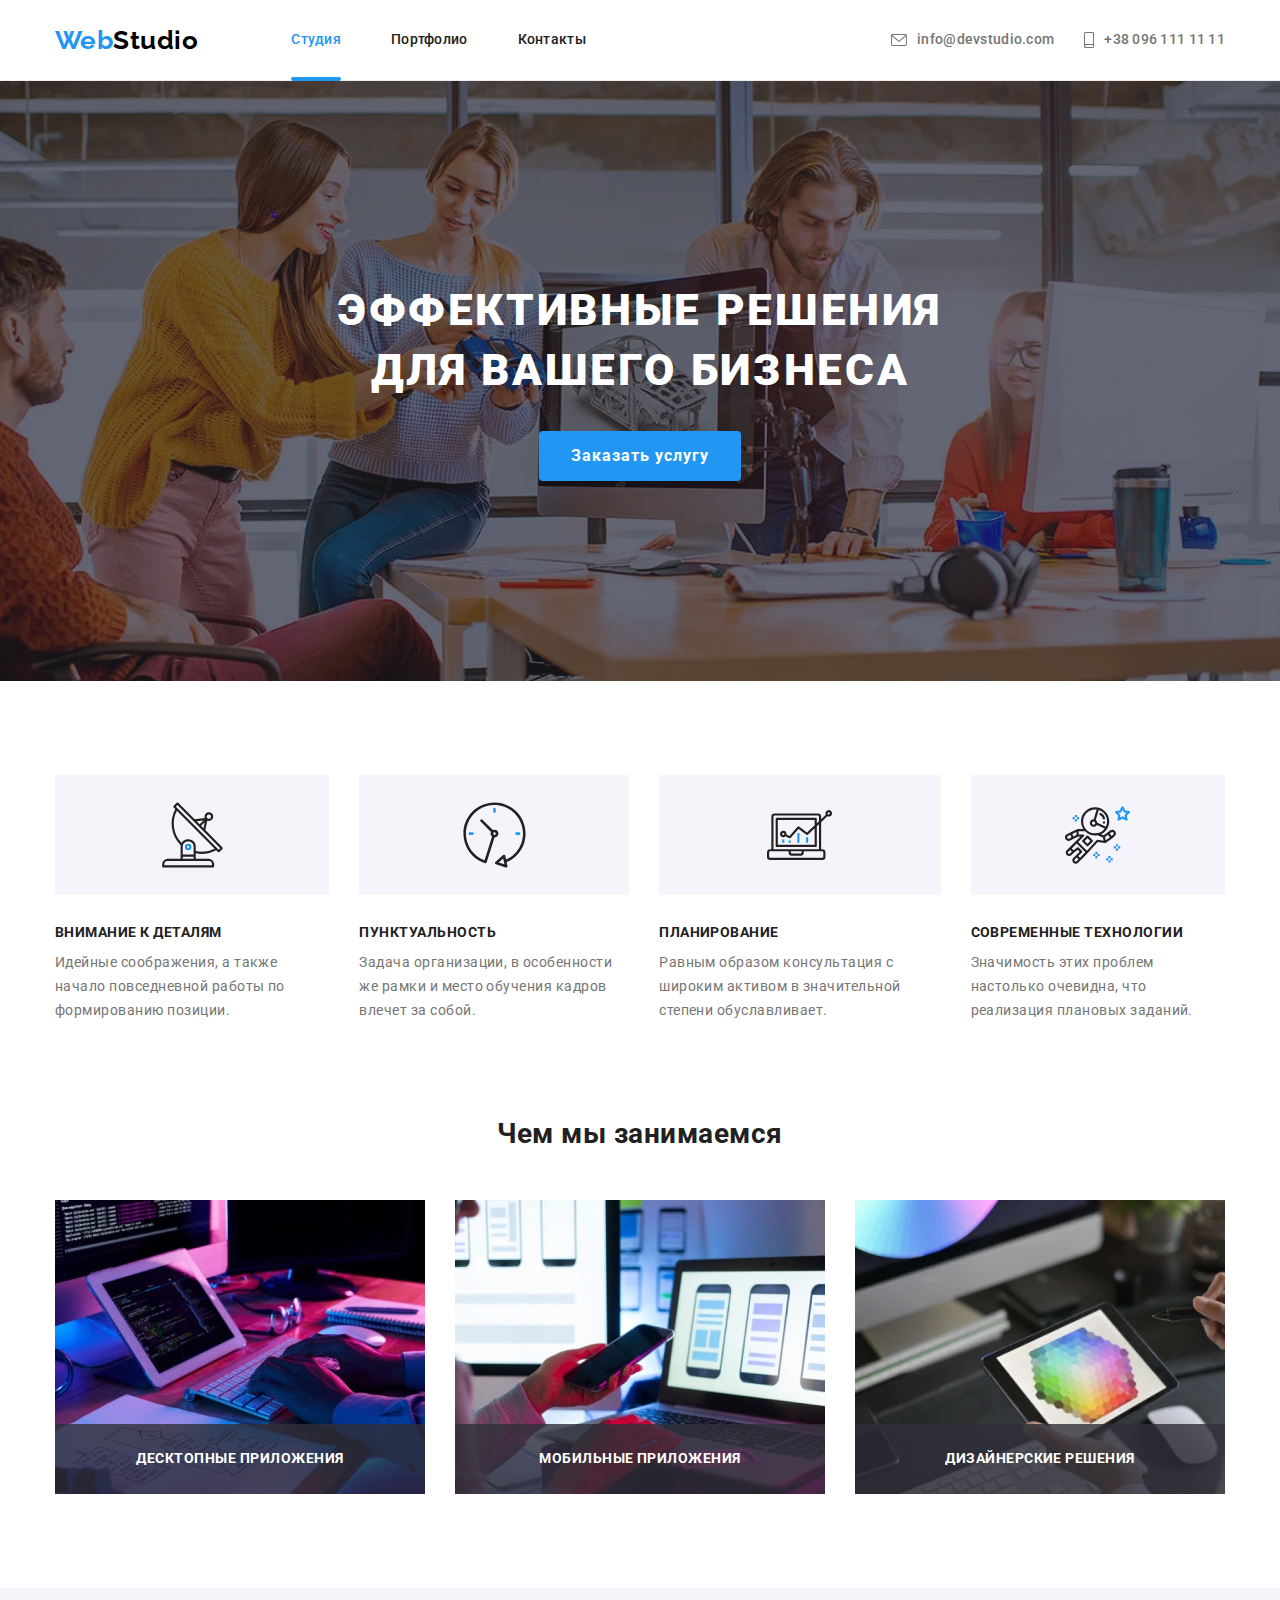
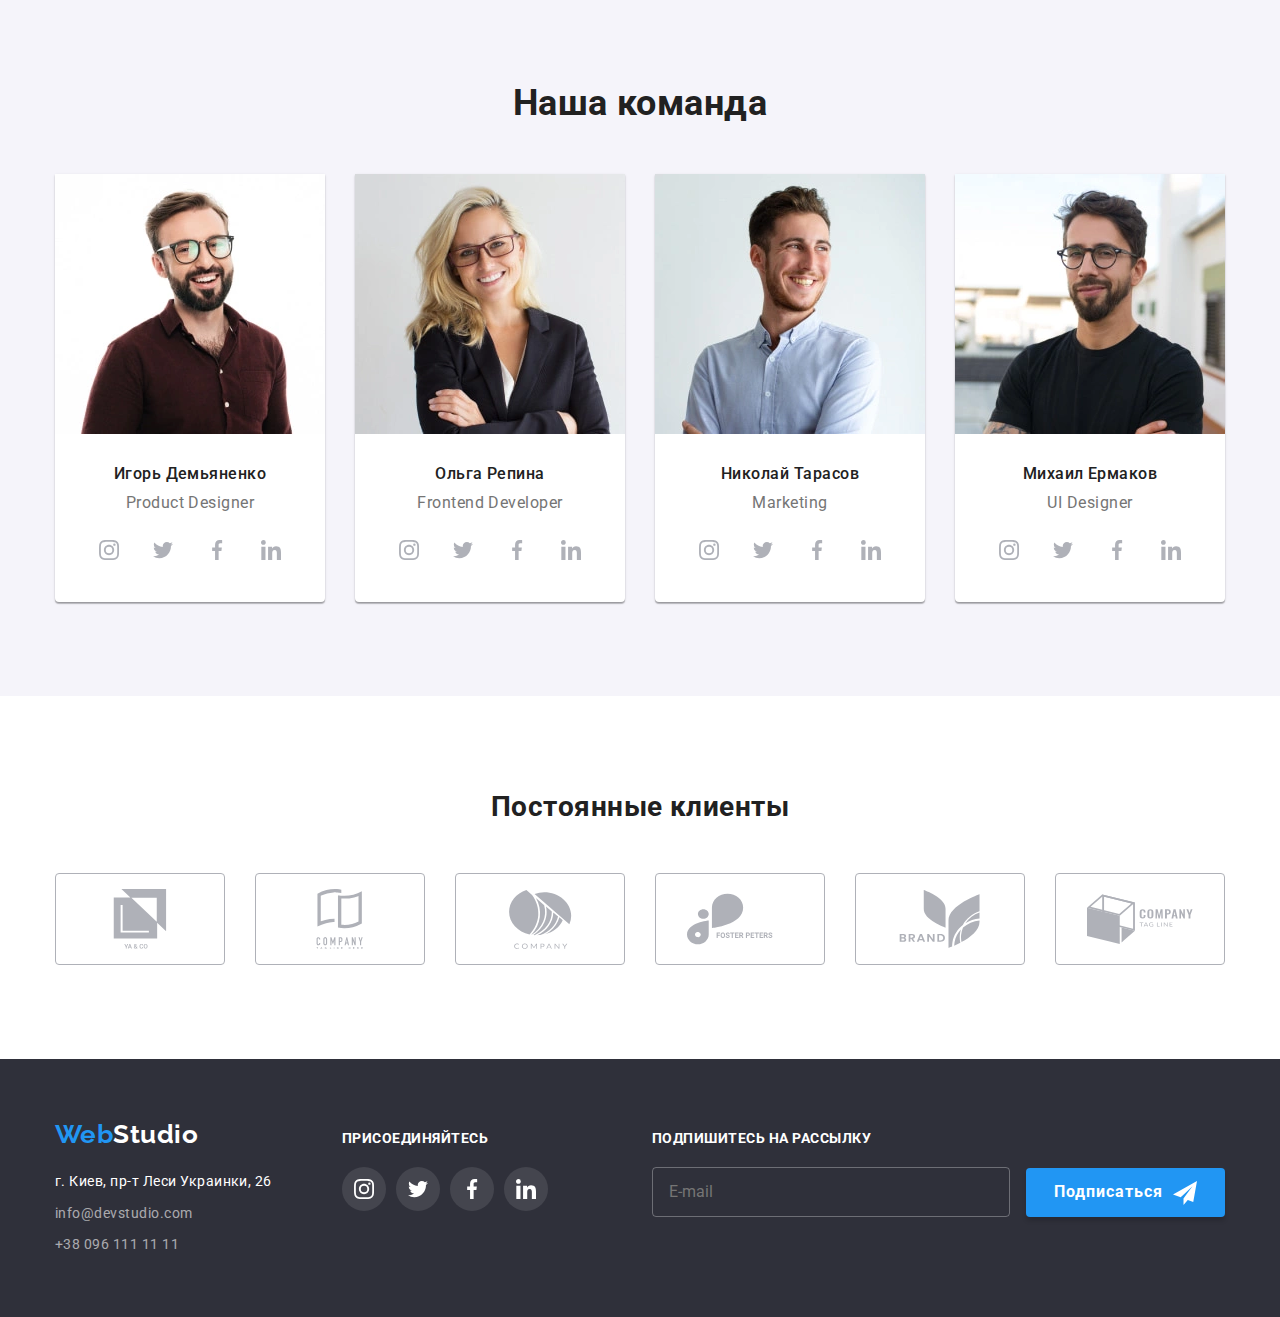
==== commit 7f015405: "Исправляет шрифт заголовков, их маржины и отсступ в футере" ====
--- a/index.html
+++ b/index.html
@@ -26,7 +26,7 @@
 
    <div class="container header__container">
     <nav class="header__nav">
-        <a class="logo header__logo" href="/">
+        <a class="logo header__logo" href="./index.html">
             Web<span class="logo__label logo__label--black">Studio</span>
         </a>
 
@@ -56,7 +56,7 @@
             data-menu>
             <ul class="header__list">
                 <li class="header__item">
-                    <a class="header__link header__link--current" href="/">Студия</a>
+                    <a class="header__link header__link--current" href="./index.html">Студия</a>
                 </li>
                 <li class="header__item">
                     <a class="header__link" href="./portfolio.html">Портфолио</a>
@@ -617,7 +617,7 @@
     <div class="container footer__container">
         <div class="footer-wrapper">
             <div class="footer__address-wrapper">
-                <a class="logo footer__logo" href="/">
+                <a class="logo footer__logo" href="./index.html">
                     Web<span class="logo__label logo__label--white">Studio</span>
                 </a>
         
@@ -706,7 +706,7 @@
  </footer>
 
 
- <!-- -----Модальное окно------ -->
+ <!--Модальное окно-->
 
  <div class="backdrop is-hidden" data-modal>
      <div class="modal-wrapper">
@@ -721,7 +721,7 @@
             </svg>
         </button>
 
-        <!-------- Форма модалки---------- -->
+        <!--Форма модалки-->
         
          <form class="form js-speaker-form">
              <p class="form__title">Оставьте свои данные, мы вам перезвоним</p>
@@ -828,17 +828,19 @@
                             </use>
                         </svg>
                     </span>
-                   
-                    <span>
-                        <p class="form__agreement-text">Соглашаюсь с рассылкой и принимаю</p>
-                        <a class="form__link" href="">Условия договора</a>  
+
+                    <span class="form__agreement-text"
+                    >Соглашаюсь с рассылкой и принимаю
+                        <a class="form__link" href="">Условия договора</a>     
                     </span>
+                     
+                    
                 </label>
             </div>
 
             <button 
                 class="form__btn"
-                type="button">
+                type="submit">
                     Отправить
             </button>
                 
@@ -866,4 +868,4 @@
 
 </body>
 
-</html>+</html>
--- a/css/main.min.css
+++ b/css/main.min.css
@@ -1 +1 @@
-:root{--main-font: "Roboto", sans-serif;--secondary-font: "Raleway", sans-serif;--primary-text-color: #212121;--secondary-text-color: #757575;--white-text-color: #ffffff;--footer-contacts-text: rgba(255, 255, 255, 0.6);--accent-text-color: #2196f3;--secondary-accent-color: #188ce8;--background-color: #ffffff;--secondary-backgraund-color: #f5f4fa;--dark-background-color: #2f303a;--gradient: linear-gradient(to top, rgba(47, 48, 58, 0.4), rgba(47, 48, 58, 0.4));--icons-color: #afb1b8;--primary-section-padding: 94px;--primary-margin: 30px;--anim-main: 250ms cubic-bezier(0.4, 0, 0.2, 1)}.visually-hidden{position:absolute;width:1px;height:1px;margin:-1px;border:0;padding:0;white-space:nowrap;-webkit-clip-path:inset(100%);clip-path:inset(100%);clip:rect(0 0 0 0);overflow:hidden}.section{padding-top:60px;padding-bottom:60px}@media screen and (min-width: 1200px){.section{padding-top:94px;padding-bottom:94px}}.container{padding-left:15px;padding-right:15px;margin-left:auto;margin-right:auto}@media screen and (min-width: 480px){.container{width:480px}}@media screen and (min-width: 768px){.container{width:768px}}@media screen and (min-width: 1200px){.container{width:1200px}}h1,h2,h3,h4,p{margin-top:0;margin-bottom:0}a{text-decoration:none;-webkit-transition:color var(--anim-main);transition:color var(--anim-main)}ul{padding-left:0;margin-top:0;margin-bottom:0;list-style:none}body{font-family:var(--main-font);font-size:16px;line-height:1.19;letter-spacing:.03em;color:var(--primary-text-color);background-color:var(--background-color)}.no-scroll{overflow-y:hidden}picture{display:block;max-width:100%;height:auto}img{display:block;max-width:100%;height:auto}a:hover,a:focus{color:var(--accent-text-color)}.section__title{font-weight:700;font-size:36px;line-height:1.17;text-align:center;color:var(--primary-text-color)}.header{position:relative}.header__container{border-bottom:1px solid #ececec}.header__nav{display:-webkit-box;display:-ms-flexbox;display:flex;-webkit-box-align:center;-ms-flex-align:center;align-items:center}@media screen and (max-width: 767.98px){.header__nav{-webkit-box-pack:justify;-ms-flex-pack:justify;justify-content:space-between}}.logo{display:inline-block;font-family:var(--secondary-font);font-weight:700;font-size:24px;line-height:1.16;color:var(--accent-text-color);text-decoration:none}@media screen and (min-width: 1200px){.logo{font-size:26px;line-height:1.19}}@media screen and (max-width: 767.98px){.header__logo{padding-top:16px;padding-bottom:16px}}@media screen and (min-width: 768px){.header__logo{margin-right:88px}}@media screen and (min-width: 1200px){.header__logo{margin-right:93px}}.logo__label--black{color:#000;-webkit-transition:color var(--anim-main);transition:color var(--anim-main)}.logo__label--black:hover{color:var(--accent-text-color)}.menu-btn{display:inline-block;width:40px;height:40px;margin:0;padding:0;border:none;fill:var(--primary-text-color);background-color:rgba(0,0,0,0);-webkit-transition:fill var(--anim-main);transition:fill var(--anim-main)}.menu-btn:hover,.menu-btn:focus{fill:var(--accent-text-color)}@media screen and (min-width: 768px){.menu-btn{display:none}}.menu-btn__icon-close{display:none}.menu-btn.is-open{position:fixed;top:10px;right:15px;z-index:7}.menu-btn.is-open .menu-btn__icon-close{display:block;position:fixed;top:10px;right:15px}.menu-btn.is-open .menu-btn__icon-open{display:none}.menu-container{width:100vw;background-color:var(--background-color)}@media screen and (max-width: 767.98px){.menu-container{position:fixed;top:0;left:0;display:none;height:100vh;padding:48px 40px}.menu-container.is-open{display:-webkit-box;display:-ms-flexbox;display:flex;-webkit-box-orient:vertical;-webkit-box-direction:normal;-ms-flex-direction:column;flex-direction:column;z-index:5}}@media screen and (min-width: 768px){.menu-container{display:-webkit-box;display:-ms-flexbox;display:flex;-webkit-box-align:center;-ms-flex-align:center;align-items:center}}@media screen and (min-width: 768px){.header__list{display:-webkit-box;display:-ms-flexbox;display:flex}}@media screen and (max-width: 767.98px){.header__item{margin-bottom:34px}.header__item:last-child{margin-bottom:0}}@media screen and (min-width: 768px){.header__item{margin-right:30px}.header__item:last-child{margin-right:0}}@media screen and (min-width: 768px){.header__item{margin-right:50px}.header__item:last-child{margin-right:0}}.header__link{display:block;font-weight:500;font-size:40px;line-height:1.17;letter-spacing:.02em;color:var(--primary-text-color);-webkit-transition:color var(--anim-main);transition:color var(--anim-main)}@media screen and (min-width: 768px){.header__link{position:relative;padding:32px 0 32px 0;font-size:14px;line-height:1.14}}.header__link--current{color:var(--accent-text-color)}.header__link--current:after{position:absolute;left:0;bottom:-1px;content:"";display:block;width:100%;height:4px;border-radius:2px;background-color:var(--accent-text-color)}@media screen and (max-width: 767.98px){.mobile-menu-group{margin-top:auto}}@media screen and (min-width: 768px){.mobile-menu-group{margin-left:auto}}@media screen and (max-width: 767.98px){.contacts{margin-bottom:64px}}@media screen and (min-width: 768px){.contacts{display:-webkit-box;display:-ms-flexbox;display:flex;-webkit-box-orient:vertical;-webkit-box-direction:reverse;-ms-flex-direction:column-reverse;flex-direction:column-reverse}}@media screen and (min-width: 1200px){.contacts{-webkit-box-orient:horizontal;-webkit-box-direction:reverse;-ms-flex-direction:row-reverse;flex-direction:row-reverse;-webkit-box-align:center;-ms-flex-align:center;align-items:center}}.contacts__item{font-weight:500;font-size:24px;line-height:1.17;letter-spacing:.02em;color:var(--secondary-text-color)}@media screen and (max-width: 394.98px){.contacts__item:first-child{margin-bottom:32px;font-size:25px;color:#2196f3}}@media screen and (min-width: 395px)and (max-width: 767.98px){.contacts__item:first-child{margin-bottom:32px;font-size:34px;color:#2196f3}}@media screen and (min-width: 768px)and (max-width: 1199.98px){.contacts__item{font-size:12px}.contacts__item:not(:first-child){margin-bottom:10px}}@media screen and (min-width: 1200px){.contacts__item{font-size:14px;line-height:1.14}.contacts__item:first-child{margin-left:30px}}.contacts__link{display:-webkit-box;display:-ms-flexbox;display:flex;-webkit-box-align:center;-ms-flex-align:center;align-items:center;color:inherit;-webkit-transition:color var(--anim-main);transition:color var(--anim-main)}.contacts__link:hover,.contacts__link:focus{color:#1e8ae2}.contacts__icon{fill:currentColor;-webkit-transition:fill var(--anim-main);transition:fill var(--anim-main)}@media screen and (max-width: 767.98px){.contacts__icon{display:none}}@media screen and (min-width: 768px){.contacts__icon{margin-right:8px}}@media screen and (min-width: 1200px){.contacts__icon{margin-right:10px}}@media screen and (min-width: 768px)and (max-width: 1199.98px){.contacts__icon-phone{width:10px;height:14px}}@media screen and (min-width: 768px)and (max-width: 1199.98px){.contacts__icon-mail{width:14px;height:10px}}.mobile-socials{display:-webkit-box;display:-ms-flexbox;display:flex;-ms-flex-wrap:wrap;flex-wrap:wrap;margin-top:-10px;margin-left:-10px;font-weight:500;font-size:18px;line-height:1.22;letter-spacing:.02em}@media screen and (min-width: 768px){.mobile-socials{display:none}}.mobile-socials__item{margin-top:10px;margin-left:10px}.mobile-socials__link{display:block;padding-right:10px;color:var(--accent-text-color);border-right:1px solid rgba(33,33,33,.2);-webkit-transition:border-right-color var(--anim-main),-webkit-transform var(--anim-main);transition:border-right-color var(--anim-main),-webkit-transform var(--anim-main);transition:transform var(--anim-main),border-right-color var(--anim-main);transition:transform var(--anim-main),border-right-color var(--anim-main),-webkit-transform var(--anim-main)}.mobile-socials__item:last-child .mobile-socials__link{padding:0;border:none}.mobile-socials__link:hover,.mobile-socials__link:focus{border-right-color:#1e8ae2}.hero{max-width:480px;height:400px;padding-top:118px;padding-bottom:118px;margin-right:auto;margin-left:auto;text-align:center;background-position:center;background-size:cover;background-repeat:no-repeat;background-color:#c4c4c4;background-image:var(--gradient),url(../images/hero/hero_sm.jpg);background-image:var(--gradient),-webkit-image-set(url(../images/hero/hero_sm.webp) 1x)}@media screen and (min-device-pixel-ratio: 2),screen and (-moz-min-device-pixel-ratio: 2),screen and (-webkit-min-device-pixel-ratio: 2),screen and (min-resolution: 192dpi),screen and (min-resolution: 2dppx){.hero{background-image:var(--gradient),url(../images/hero/hero_sm@2x.jpg);background-image:var(--gradient),-webkit-image-set(url(../images/hero/hero_sm@2x.webp) 2x)}}@media screen and (min-width: 768px){.hero{max-width:768px;background-image:var(--gradient),url(../images/hero/hero_md.jpg);background-image:var(--gradient),-webkit-image-set(url(../images/hero/hero_md.webp) 1x)}}@media screen and (min-width: 768px)and (min-device-pixel-ratio: 2),screen and (min-width: 768px)and (-moz-min-device-pixel-ratio: 2),screen and (min-width: 768px)and (-webkit-min-device-pixel-ratio: 2),screen and (min-width: 768px)and (min-resolution: 192dpi),screen and (min-width: 768px)and (min-resolution: 2dppx){.hero{background-image:var(--gradient),url(../images/hero/hero_md@2x.jpg);background-image:var(--gradient),-webkit-image-set(url(../images/hero/hero_md@2x.webp) 2x)}}@media screen and (min-width: 1200px){.hero{max-width:1600px;height:600px;padding-top:200px;padding-bottom:200px;background-image:var(--gradient),url(../images/hero/hero_lg.jpg);background-image:var(--gradient),-webkit-image-set(url(../images/hero/hero_lg.webp) 1x)}}@media screen and (min-width: 1200px)and (min-device-pixel-ratio: 2),screen and (min-width: 1200px)and (-moz-min-device-pixel-ratio: 2),screen and (min-width: 1200px)and (-webkit-min-device-pixel-ratio: 2),screen and (min-width: 1200px)and (min-resolution: 192dpi),screen and (min-width: 1200px)and (min-resolution: 2dppx){.hero{background-image:var(--gradient),url(../images/hero/hero_lg@2x.jpg);background-image:var(--gradient),-webkit-image-set(url(../images/hero/hero_lg@2x.webp) 2x)}}.hero__title{display:block;max-width:360px;margin-right:auto;margin-left:auto;margin-bottom:30px;font-weight:900;font-size:26px;line-height:1.6;text-align:center;letter-spacing:.06em;text-transform:uppercase;color:var(--white-text-color)}@media screen and (min-width: 1200px){.hero__title{max-width:696px;font-size:44px;line-height:1.36}}.hero__btn{padding:10px 32px;border:0;border-radius:4px;font-family:inherit;font-weight:700;font-size:16px;line-height:1.87;letter-spacing:.06em;color:var(--white-text-color);background-color:var(--accent-text-color);-webkit-box-shadow:0px 4px 4px rgba(0,0,0,.15);box-shadow:0px 4px 4px rgba(0,0,0,.15);cursor:pointer;-webkit-transition:background-color var(--anim-main);transition:background-color var(--anim-main)}.hero__btn:hover{background-color:var(--secondary-accent-color)}@media screen and (min-width: 768px)and (max-width: 1199.98px){.features{display:-webkit-box;display:-ms-flexbox;display:flex;-ms-flex-wrap:wrap;flex-wrap:wrap;margin:-15px}}@media screen and (min-width: 1200px){.features{display:-webkit-box;display:-ms-flexbox;display:flex}}@media screen and (max-width: 767.98px){.features__item:not(:last-child){margin-bottom:30px}}@media screen and (min-width: 768px)and (max-width: 1199.98px){.features__item{-ms-flex-preferred-size:calc((100% - 60px)/2);flex-basis:calc((100% - 60px)/2);margin:15px}}@media screen and (min-width: 1200px){.features__item:not(:last-child){margin-right:30px}}.features__wrapper{display:-webkit-box;display:-ms-flexbox;display:flex;-ms-flex-preferred-size:270px;flex-basis:270px;-webkit-box-pack:center;-ms-flex-pack:center;justify-content:center;-webkit-box-align:center;-ms-flex-align:center;align-items:center;height:120px;margin-bottom:30px;background-color:#f5f4fa}.features__title{margin-bottom:10px;font-weight:700;font-size:14px;line-height:1.14;text-transform:uppercase;color:var(--primary-text-color)}.features__text{font-size:14px;line-height:1.71;color:var(--secondary-text-color)}.section--nopadding-top{display:none}@media screen and (min-width: 1200px){.section--nopadding-top{display:block;padding-top:0}}.services{display:-webkit-box;display:-ms-flexbox;display:flex;margin-top:50px;-webkit-box-pack:justify;-ms-flex-pack:justify;justify-content:space-between}.services__item:not(:last-child){margin-right:30px}.services__wrapper{position:relative}.services__descr{position:absolute;left:0;bottom:0;display:-webkit-box;display:-ms-flexbox;display:flex;-webkit-box-pack:center;-ms-flex-pack:center;justify-content:center;-webkit-box-align:center;-ms-flex-align:center;align-items:center;width:370px;height:70px;background-color:rgba(47,48,58,.8);font-weight:700;font-size:14px;line-height:1.14;text-transform:uppercase;color:#fff}.section--other-background{background-color:#f5f4fa}.section--other-background .section__title{margin-bottom:30px}@media screen and (min-width: 1200px){.section--other-background .section__title{margin-bottom:50px}}@media screen and (min-width: 768px){.team{display:-webkit-box;display:-ms-flexbox;display:flex;-ms-flex-wrap:wrap;flex-wrap:wrap;margin-top:-30px;margin-left:-30px}}@media screen and (min-width: 1200px){.team{margin-top:0;margin-left:0}}.team__item{background-color:var(--background-color);-webkit-box-shadow:0px 1px 3px rgba(0,0,0,.12),0px 1px 1px rgba(0,0,0,.14),0px 2px 1px rgba(0,0,0,.2);box-shadow:0px 1px 3px rgba(0,0,0,.12),0px 1px 1px rgba(0,0,0,.14),0px 2px 1px rgba(0,0,0,.2);border-radius:0px 0px 4px 4px}@media screen and (max-width: 767.98px){.team__item{margin-bottom:30px}.team__item:last-child{margin-bottom:0}}@media screen and (min-width: 768px)and (max-width: 1199.98px){.team__item{-ms-flex-preferred-size:calc(50% - 30px);flex-basis:calc(50% - 30px);margin-top:30px;margin-left:30px}}@media screen and (min-width: 1200px){.team__item{-ms-flex-preferred-size:calc((100% - 90px)/4);flex-basis:calc((100% - 90px)/4);margin-right:30px}.team__item:last-child{margin-right:0}}@media screen and (min-width: 768px){.team__pic{max-width:354px;max-height:374px}}@media screen and (min-width: 1200px){.team__pic{max-width:270px;max-height:260px}}.team__meta{padding-top:30px;padding-bottom:24px}@media screen and (min-width: 1200px){.team__meta{padding-bottom:30px}}.team__title{margin-bottom:10px;font-weight:500;font-size:16px;line-height:1.19;text-align:center}.team__text{margin-bottom:16px;font-size:16px;line-height:1.19;text-align:center;color:var(--secondary-text-color)}.socials{display:-webkit-box;display:-ms-flexbox;display:flex;-webkit-box-pack:center;-ms-flex-pack:center;justify-content:center;-webkit-box-align:center;-ms-flex-align:center;align-items:center}.socials__item:not(:last-child){margin-right:10px}.socials__link{display:-webkit-box;display:-ms-flexbox;display:flex;-webkit-box-pack:center;-ms-flex-pack:center;justify-content:center;-webkit-box-align:center;-ms-flex-align:center;align-items:center;width:44px;height:44px;color:var(--icons-color);background-color:#fff;border-radius:50%;background-repeat:no-repeat;background-position:center;-webkit-transition:background-color var(--anim-main),color var(--anim-main);transition:background-color var(--anim-main),color var(--anim-main)}.socials__link:hover,.socials__link:focus{background-color:var(--accent-text-color);color:#fff}.socials__icon{fill:currentColor;-webkit-transition:fill var(--anim-main);transition:fill var(--anim-main)}.section__title-clients{margin-bottom:30px}@media screen and (min-width: 1200px){.section__title-clients{margin-bottom:50px}}.clients{display:-webkit-box;display:-ms-flexbox;display:flex;-ms-flex-wrap:wrap;flex-wrap:wrap;-webkit-box-pack:center;-ms-flex-pack:center;justify-content:center;margin-top:-30px;margin-left:-30px}@media screen and (min-width: 1200px){.clients{-webkit-box-align:center;-ms-flex-align:center;align-items:center;margin-top:0;margin-left:0}}.clients__item{margin-top:30px;margin-left:30px}@media screen and (max-width: 767.98px){.clients__item{-ms-flex-preferred-size:calc(50% - 30px);flex-basis:calc(50% - 30px)}}@media screen and (min-width: 768px)and (max-width: 1199.98px){.clients__item{-ms-flex-preferred-size:calc(33.3333333333% - 30px);flex-basis:calc(33.3333333333% - 30px)}}@media screen and (min-width: 1200px){.clients__item{width:170px;height:92px;margin-top:0;margin-left:0}.clients__item:not(:last-child){margin-right:30px}}.clients__link{display:-webkit-box;display:-ms-flexbox;display:flex;height:92px;border-radius:4px;-webkit-box-pack:center;-ms-flex-pack:center;justify-content:center;-webkit-box-align:center;-ms-flex-align:center;align-items:center;border:1px solid #afb1b8;color:var(--icons-color);-webkit-transition:border-color var(--anim-main),color var(--anim-main);transition:border-color var(--anim-main),color var(--anim-main)}.clients__link:hover,.clients__link:focus{border-color:var(--accent-text-color)}.clients__icon{fill:currentColor}.filter{display:-webkit-box;display:-ms-flexbox;display:flex;margin-bottom:40px}@media screen and (max-width: 767.98px){.filter{-ms-flex-wrap:wrap;flex-wrap:wrap;margin-bottom:30px;margin-top:-15px;margin-left:-8px}}@media screen and (min-width: 768px){.filter{-webkit-box-pack:center;-ms-flex-pack:center;justify-content:center;margin-bottom:50px}}@media screen and (max-width: 767.98px){.filter__item{margin-top:15px;margin-left:8px}}@media screen and (min-width: 768px){.filter__item:not(:last-child){margin-right:8px}}.filter__button{padding:6px 22px;border:0;font-family:inherit;font-weight:500;font-size:16px;line-height:1.62;color:var(--primary-text-color);background-color:#f5f4fa;border-radius:4px;-webkit-box-shadow:none;box-shadow:none;cursor:pointer;-webkit-transition:color var(--anim-main),background-color var(--anim-main),-webkit-box-shadow var(--anim-main);transition:color var(--anim-main),background-color var(--anim-main),-webkit-box-shadow var(--anim-main);transition:color var(--anim-main),background-color var(--anim-main),box-shadow var(--anim-main);transition:color var(--anim-main),background-color var(--anim-main),box-shadow var(--anim-main),-webkit-box-shadow var(--anim-main)}.filter__button:hover,.filter__button:focus{color:var(--white-text-color);background-color:var(--accent-text-color);-webkit-box-shadow:0px 3px 1px rgba(0,0,0,.1),0px 1px 2px rgba(0,0,0,.08),0px 2px 2px rgba(0,0,0,.12);box-shadow:0px 3px 1px rgba(0,0,0,.1),0px 1px 2px rgba(0,0,0,.08),0px 2px 2px rgba(0,0,0,.12)}.projects{display:-webkit-box;display:-ms-flexbox;display:flex}@media screen and (max-width: 767.98px){.projects{-webkit-box-orient:vertical;-webkit-box-direction:normal;-ms-flex-direction:column;flex-direction:column}}@media screen and (min-width: 768px){.projects{-ms-flex-wrap:wrap;flex-wrap:wrap;margin-top:calc(-1*var(--primary-margin));margin-left:calc(-1*var(--primary-margin))}}.projects__item{display:-webkit-box;display:-ms-flexbox;display:flex}@media screen and (max-width: 767.98px){.projects__item:not(:last-child){margin-bottom:var(--primary-margin)}}@media screen and (min-width: 768px){.projects__item{-ms-flex-preferred-size:calc(50% - var(--primary-margin));flex-basis:calc(50% - var(--primary-margin));margin-left:var(--primary-margin);margin-top:var(--primary-margin)}}@media screen and (min-width: 1200px){.projects__item{-ms-flex-preferred-size:calc(33.3333333333% - var(--primary-margin));flex-basis:calc(33.3333333333% - var(--primary-margin))}}.projects__link{-webkit-box-shadow:none;box-shadow:none;-webkit-transition:-webkit-box-shadow var(--anim-main);transition:-webkit-box-shadow var(--anim-main);transition:box-shadow var(--anim-main);transition:box-shadow var(--anim-main), -webkit-box-shadow var(--anim-main)}@media screen and (min-width: 768px)and (max-width: 1199.98px){.projects__link{display:-webkit-box;display:-ms-flexbox;display:flex;-webkit-box-orient:vertical;-webkit-box-direction:normal;-ms-flex-direction:column;flex-direction:column}}.projects__link:hover,.projects__link:focus{-webkit-box-shadow:0px 1px 1px rgba(0,0,0,.12),0px 4px 4px rgba(0,0,0,.06),1px 4px 6px rgba(0,0,0,.16);box-shadow:0px 1px 1px rgba(0,0,0,.12),0px 4px 4px rgba(0,0,0,.06),1px 4px 6px rgba(0,0,0,.16)}.projects__thumb{position:relative;overflow:hidden}.projects__descr{position:absolute;left:0;bottom:0;-webkit-transform:translateY(100%);transform:translateY(100%);display:-webkit-box;display:-ms-flexbox;display:flex;-webkit-box-pack:center;-ms-flex-pack:center;justify-content:center;-webkit-box-align:center;-ms-flex-align:center;align-items:center;width:100%;height:100%;color:var(--white-text-color);background-color:rgba(33,150,243,.9);-webkit-transition:-webkit-transform var(--anim-main);transition:-webkit-transform var(--anim-main);transition:transform var(--anim-main);transition:transform var(--anim-main), -webkit-transform var(--anim-main)}.projects__link:focus .projects__descr,.projects__link:hover .projects__descr{-webkit-transform:translateY(0%);transform:translateY(0%)}@media screen and (max-width: 480px){.projects__descr{padding:25px 24px;font-size:16px;line-height:1.17}}@media screen and (min-width: 480px){.projects__descr{padding:63px 24px;font-size:18px;line-height:1.55}}.projects__meta{padding:20px 24px;border-bottom:1px solid #eee;border-right:1px solid #eee;border-left:1px solid #eee}@media screen and (min-width: 768px)and (max-width: 1199.98px){.projects__meta{-webkit-box-flex:1;-ms-flex-positive:1;flex-grow:1}}.projects__title{font-weight:700;font-size:18px;line-height:2;letter-spacing:.06em;color:var(--primary-text-color)}.projects__text{margin-top:4px;font-size:16px;line-height:1.87;color:var(--secondary-text-color)}.footer{padding-top:60px;padding-bottom:60px;background-color:var(--dark-background-color)}.footer__container{text-align:center}@media screen and (min-width: 1200px){.footer__container{display:-webkit-box;display:-ms-flexbox;display:flex;-webkit-box-align:baseline;-ms-flex-align:baseline;align-items:baseline;text-align:left}}.footer-wrapper{margin-bottom:60px}@media screen and (min-width: 768px){.footer-wrapper{display:-webkit-box;display:-ms-flexbox;display:flex;-webkit-box-align:baseline;-ms-flex-align:baseline;align-items:baseline;-webkit-box-pack:center;-ms-flex-pack:center;justify-content:center}}@media screen and (min-width: 1200px){.footer-wrapper{-webkit-box-pack:start;-ms-flex-pack:start;justify-content:flex-start;margin-right:auto;margin-bottom:0}}.footer__logo{display:block;margin-bottom:20px}.logo__label--white{color:var(--white-text-color);-webkit-transition:color var(--anim-main);transition:color var(--anim-main)}.logo__label--white:hover{color:var(--accent-text-color)}@media screen and (max-width: 767.98px){.footer__address-wrapper{margin-bottom:60px}}@media screen and (min-width: 768px){.footer__address-wrapper{margin-right:165px}}@media screen and (min-width: 1200px){.footer__address-wrapper{margin-right:70px}}.address{margin-left:auto;margin-right:auto;font-style:normal;font-size:14px;line-height:1.7}.address__link{display:block;margin-bottom:8px;color:var(--white-text-color)}.footer-contacts__item:not(:last-child){margin-bottom:8px}.footer-contacts__link{display:block;color:rgba(255,255,255,.6)}.footer__text{font-weight:bold;font-size:14px;line-height:1.14;text-transform:uppercase;color:#fff;margin-bottom:20px}.footer .socials__link{color:#fff;background-color:rgba(255,255,255,.1);-webkit-transition:background-color var(--anim-main);transition:background-color var(--anim-main)}.footer .socials__link:hover,.footer .socials__link:focus{background-color:var(--accent-text-color)}.footer-form__text{margin-bottom:20px;font-weight:700;font-size:14px;line-height:1.14;text-transform:uppercase;color:#fff}.footer-form__input{display:block;width:100%;height:50px;padding:15px 16px;margin-bottom:20px;font-size:16px;line-height:1.25;border-radius:4px;border:1px solid rgba(255,255,255,.3);color:rgba(255,255,255,.6);background-color:rgba(0,0,0,0)}@media screen and (min-width: 768px){.footer-form__input{display:inline-block;width:450px}}@media screen and (min-width: 1200px){.footer-form__input{width:358px;margin-right:12px;margin-bottom:0}}.footer-form__btn{display:-webkit-inline-box;display:-ms-inline-flexbox;display:inline-flex;padding:10px 28px 10px 28px;border:0;border-radius:4px;font-family:inherit;font-weight:700;font-size:16px;line-height:1.8;-webkit-box-align:center;-ms-flex-align:center;align-items:center;letter-spacing:.06em;color:var(--white-text-color);background-color:var(--accent-text-color);-webkit-box-shadow:0px 4px 4px rgba(0,0,0,.15);box-shadow:0px 4px 4px rgba(0,0,0,.15);cursor:pointer;-webkit-transition:background-color var(--anim-main);transition:background-color var(--anim-main)}.footer-form__btn:hover{background-color:#188ce8}@media screen and (min-width: 768px)and (max-width: 1199.98px){.footer-form__btn{display:-webkit-box;display:-ms-flexbox;display:flex;margin-right:auto;margin-left:auto}}.footer-form__icon{margin-left:10px}.backdrop{position:fixed;top:0;left:50%;-webkit-transform:translateX(-50%);transform:translateX(-50%);width:100vw;height:100vh;background-color:rgba(0,0,0,.2);opacity:1;visibility:visible;pointer-events:initial;overflow-y:scroll;-webkit-transition:opacity var(--anim-main),visibility var(--anim-main);transition:opacity var(--anim-main),visibility var(--anim-main)}@media screen and (max-width: 767.98px){.backdrop{padding:94px 15px}}.backdrop.is-hidden{opacity:0;visibility:hidden;pointer-events:none}.modal-wrapper{position:relative;border-radius:4px;background-color:#fff;-webkit-box-shadow:0px 1px 3px rgba(0,0,0,.12),0px 1px 1px rgba(0,0,0,.14),0px 2px 1px rgba(0,0,0,.2);box-shadow:0px 1px 3px rgba(0,0,0,.12),0px 1px 1px rgba(0,0,0,.14),0px 2px 1px rgba(0,0,0,.2);opacity:1;-webkit-transition:opacity var(--anim-main),-webkit-transform var(--anim-main);transition:opacity var(--anim-main),-webkit-transform var(--anim-main);transition:transform var(--anim-main),opacity var(--anim-main);transition:transform var(--anim-main),opacity var(--anim-main),-webkit-transform var(--anim-main)}@media screen and (min-width: 480px){.modal-wrapper{position:absolute;left:50%;-webkit-transform:translate(-50%);transform:translate(-50%);width:450px;height:609px}}@media screen and (min-width: 768px){.modal-wrapper{top:50%;-webkit-transform:translate(-50%, -50%);transform:translate(-50%, -50%);width:450px;height:609px}}@media screen and (min-width: 1200px){.modal-wrapper{width:528px;height:581px}}.backdrop.is-hidden .modal-wrapper{opacity:0}.modal__close-btn{position:absolute;top:8px;right:8px;display:-webkit-box;display:-ms-flexbox;display:flex;-webkit-box-pack:center;-ms-flex-pack:center;justify-content:center;-webkit-box-align:center;-ms-flex-align:center;align-items:center;width:30px;height:30px;padding:0;border-radius:50%;fill:#000;background-color:#fff;border:1px solid rgba(0,0,0,.1);cursor:pointer;-webkit-transition:fill var(--anim-main);transition:fill var(--anim-main)}.modal__close-btn:hover{fill:var(--accent-text-color)}.form{width:100%;height:100%}@media screen and (max-width: 480px){.form{padding:40px 20px}}@media screen and (min-width: 480px){.form{padding:40px 39px 40px 41px}}.form__title{margin-bottom:12px;font-weight:700;font-size:20px;line-height:1.15;text-align:center;color:#212121}.form__field{position:relative;margin-bottom:10px;display:-webkit-box;display:-ms-flexbox;display:flex;-webkit-box-orient:vertical;-webkit-box-direction:normal;-ms-flex-direction:column;flex-direction:column}.form__label{display:inline-block;margin-bottom:4px;font-size:12px;line-height:1.16;letter-spacing:.01em;color:#757575}.form__input-wrapper{position:relative}.form__input{display:block;width:100%;height:40px;margin:0;padding:4px 10px 4px 42px;border:1px solid rgba(33,33,33,.2);border-radius:4px;outline:rgba(0,0,0,0);-webkit-transition:border-color var(--anim-main);transition:border-color var(--anim-main)}.form__input:focus{border-color:var(--accent-text-color)}.form__icon{display:inline-block;position:absolute;top:50%;left:12px;fill:#212121;-webkit-transform:translateY(-50%);transform:translateY(-50%);-webkit-transition:fill var(--anim-main);transition:fill var(--anim-main)}.form__input:focus+.form__icon{fill:var(--accent-text-color)}.form__comment-field{position:relative;display:-webkit-box;display:-ms-flexbox;display:flex;-webkit-box-orient:vertical;-webkit-box-direction:normal;-ms-flex-direction:column;flex-direction:column}.form__comment{resize:none;padding:12px 16px;border:1px solid rgba(33,33,33,.2);border-radius:4px;outline:rgba(0,0,0,0);font-size:14px;line-height:1.14;letter-spacing:.01em;color:rgba(117,117,117,.5);-webkit-transition:border-color var(--anim-main);transition:border-color var(--anim-main)}.form__comment:focus{border-color:var(--accent-text-color)}.form__agreement-wrapper{margin-top:20px;margin-bottom:30px}.form__agreement-label{display:-webkit-box;display:-ms-flexbox;display:flex;-ms-flex-wrap:nowrap;flex-wrap:nowrap;-webkit-box-align:center;-ms-flex-align:center;align-items:center;font-size:11.5px;line-height:1.16;color:#757575}@media screen and (min-width: 1200px){.form__agreement-label{font-size:14px;line-height:1.71}}.form__agreement-input{position:absolute;width:1px;height:1px;margin:-1px;border:0;padding:0;white-space:nowrap;-webkit-clip-path:inset(100%);clip-path:inset(100%);clip:rect(0 0 0 0);overflow:hidden}.form__checkbox{position:relative;-ms-flex-negative:0;flex-shrink:0;display:inline-block;width:16px;height:15px;margin-right:8px;background-color:#fff;border:2px solid #212121;border-radius:2px;-webkit-transition:background-color var(--anim-main),border-color var(--anim-main);transition:background-color var(--anim-main),border-color var(--anim-main)}.form__agreement-input:focus+.form__checkbox{border-color:var(--accent-text-color)}.form__agreement-input:checked+.form__checkbox{background-color:var(--accent-text-color);border-color:var(--accent-text-color);background-origin:border-box}.form__checkbox-icon{position:absolute;top:50%;left:50%;-webkit-transform:translate(-50%, -50%);transform:translate(-50%, -50%)}.form__agreement-text{display:inline;margin-right:4px}.form__link{display:inline-block;text-decoration:underline;color:var(--accent-text-color)}.form__btn{display:block;margin-left:auto;margin-right:auto;padding:10px 55px 10px 56px;border:0;border-radius:4px;font-weight:700;font-size:16px;line-height:1.87;text-align:center;letter-spacing:.06em;color:#fff;background-color:var(--accent-text-color);-webkit-box-shadow:0px 4px 4px rgba(0,0,0,.15);box-shadow:0px 4px 4px rgba(0,0,0,.15);cursor:pointer;-webkit-transition:background-color var(--anim-main);transition:background-color var(--anim-main)}.form__btn:hover{background-color:#188ce8}/*# sourceMappingURL=main.min.css.map */+:root{--main-font: "Roboto", sans-serif;--secondary-font: "Raleway", sans-serif;--primary-text-color: #212121;--secondary-text-color: #757575;--white-text-color: #ffffff;--footer-contacts-text: rgba(255, 255, 255, 0.6);--accent-text-color: #2196f3;--secondary-accent-color: #188ce8;--background-color: #ffffff;--secondary-backgraund-color: #f5f4fa;--dark-background-color: #2f303a;--gradient: linear-gradient(to top, rgba(47, 48, 58, 0.4), rgba(47, 48, 58, 0.4));--icons-color: #afb1b8;--primary-section-padding: 94px;--primary-margin: 30px;--anim-main: 250ms cubic-bezier(0.4, 0, 0.2, 1)}.visually-hidden{position:absolute;width:1px;height:1px;margin:-1px;border:0;padding:0;white-space:nowrap;-webkit-clip-path:inset(100%);clip-path:inset(100%);clip:rect(0 0 0 0);overflow:hidden}.section{padding-top:60px;padding-bottom:60px}@media screen and (min-width: 1200px){.section{padding-top:94px;padding-bottom:94px}}.container{padding-left:15px;padding-right:15px;margin-left:auto;margin-right:auto}@media screen and (min-width: 480px){.container{width:480px}}@media screen and (min-width: 768px){.container{width:768px}}@media screen and (min-width: 1200px){.container{width:1200px}}h1,h2,h3,h4,p{margin-top:0;margin-bottom:0}a{text-decoration:none;-webkit-transition:color var(--anim-main);transition:color var(--anim-main)}ul{padding-left:0;margin-top:0;margin-bottom:0;list-style:none}body{font-family:var(--main-font);font-size:16px;line-height:1.19;letter-spacing:.03em;color:var(--primary-text-color);background-color:var(--background-color)}.no-scroll{overflow-y:hidden}picture{display:block;max-width:100%;height:auto}img{display:block;max-width:100%;height:auto}a:hover,a:focus{color:var(--accent-text-color)}.section__title{font-weight:700;font-size:28px;line-height:1.18;text-align:center;color:var(--primary-text-color)}.header{position:relative;border-bottom:1px solid #ececec}.header__nav{display:-webkit-box;display:-ms-flexbox;display:flex;-webkit-box-align:center;-ms-flex-align:center;align-items:center}@media screen and (max-width: 767.98px){.header__nav{-webkit-box-pack:justify;-ms-flex-pack:justify;justify-content:space-between}}.logo{display:inline-block;font-family:var(--secondary-font);font-weight:700;font-size:24px;line-height:1.16;color:var(--accent-text-color);text-decoration:none}@media screen and (min-width: 1200px){.logo{font-size:26px;line-height:1.19}}@media screen and (max-width: 767.98px){.header__logo{padding-top:16px;padding-bottom:16px}}@media screen and (min-width: 768px){.header__logo{margin-right:88px}}@media screen and (min-width: 1200px){.header__logo{margin-right:93px}}.logo__label--black{color:#000;-webkit-transition:color var(--anim-main);transition:color var(--anim-main)}.logo__label--black:hover{color:var(--accent-text-color)}.menu-btn{display:inline-block;width:40px;height:40px;margin:0;padding:0;border:none;fill:var(--primary-text-color);background-color:rgba(0,0,0,0);-webkit-transition:fill var(--anim-main);transition:fill var(--anim-main)}.menu-btn:hover,.menu-btn:focus{fill:var(--accent-text-color)}@media screen and (min-width: 768px){.menu-btn{display:none}}.menu-btn__icon-close{display:none}.menu-btn.is-open{position:fixed;top:10px;right:15px;z-index:7}.menu-btn.is-open .menu-btn__icon-close{display:block;position:fixed;top:10px;right:15px}.menu-btn.is-open .menu-btn__icon-open{display:none}.menu-container{width:100vw;background-color:var(--background-color)}@media screen and (max-width: 767.98px){.menu-container{position:fixed;top:0;left:0;display:none;height:100vh;padding:48px 40px}.menu-container.is-open{display:-webkit-box;display:-ms-flexbox;display:flex;-webkit-box-orient:vertical;-webkit-box-direction:normal;-ms-flex-direction:column;flex-direction:column;z-index:5}}@media screen and (min-width: 768px){.menu-container{display:-webkit-box;display:-ms-flexbox;display:flex;-webkit-box-align:center;-ms-flex-align:center;align-items:center}}@media screen and (min-width: 768px){.header__list{display:-webkit-box;display:-ms-flexbox;display:flex}}@media screen and (max-width: 767.98px){.header__item{margin-bottom:34px}.header__item:last-child{margin-bottom:0}}@media screen and (min-width: 768px){.header__item{margin-right:30px}.header__item:last-child{margin-right:0}}@media screen and (min-width: 768px){.header__item{margin-right:50px}.header__item:last-child{margin-right:0}}.header__link{display:block;font-weight:500;font-size:40px;line-height:1.17;letter-spacing:.02em;color:var(--primary-text-color);-webkit-transition:color var(--anim-main);transition:color var(--anim-main)}@media screen and (min-width: 768px){.header__link{position:relative;padding:32px 0 32px 0;font-size:14px;line-height:1.14}}.header__link--current{color:var(--accent-text-color)}.header__link--current:after{position:absolute;left:0;bottom:-1px;content:"";display:block;width:100%;height:4px;border-radius:2px;background-color:var(--accent-text-color)}@media screen and (max-width: 767.98px){.mobile-menu-group{margin-top:auto}}@media screen and (min-width: 768px){.mobile-menu-group{margin-left:auto}}@media screen and (max-width: 767.98px){.contacts{margin-bottom:64px}}@media screen and (min-width: 768px){.contacts{display:-webkit-box;display:-ms-flexbox;display:flex;-webkit-box-orient:vertical;-webkit-box-direction:reverse;-ms-flex-direction:column-reverse;flex-direction:column-reverse}}@media screen and (min-width: 1200px){.contacts{-webkit-box-orient:horizontal;-webkit-box-direction:reverse;-ms-flex-direction:row-reverse;flex-direction:row-reverse;-webkit-box-align:center;-ms-flex-align:center;align-items:center}}.contacts__item{font-weight:500;font-size:24px;line-height:1.17;letter-spacing:.02em;color:var(--secondary-text-color)}@media screen and (max-width: 394.98px){.contacts__item:first-child{margin-bottom:32px;font-size:25px;color:#2196f3}}@media screen and (min-width: 395px)and (max-width: 767.98px){.contacts__item:first-child{margin-bottom:32px;font-size:34px;color:#2196f3}}@media screen and (min-width: 768px)and (max-width: 1199.98px){.contacts__item{font-size:12px}.contacts__item:not(:first-child){margin-bottom:10px}}@media screen and (min-width: 1200px){.contacts__item{font-size:14px;line-height:1.14}.contacts__item:first-child{margin-left:30px}}.contacts__link{display:-webkit-box;display:-ms-flexbox;display:flex;-webkit-box-align:center;-ms-flex-align:center;align-items:center;color:inherit;-webkit-transition:color var(--anim-main);transition:color var(--anim-main)}.contacts__link:hover,.contacts__link:focus{color:#1e8ae2}.contacts__icon{fill:currentColor;-webkit-transition:fill var(--anim-main);transition:fill var(--anim-main)}@media screen and (max-width: 767.98px){.contacts__icon{display:none}}@media screen and (min-width: 768px){.contacts__icon{margin-right:8px}}@media screen and (min-width: 1200px){.contacts__icon{margin-right:10px}}@media screen and (min-width: 768px)and (max-width: 1199.98px){.contacts__icon-phone{width:10px;height:14px}}@media screen and (min-width: 768px)and (max-width: 1199.98px){.contacts__icon-mail{width:14px;height:10px}}.mobile-socials{display:-webkit-box;display:-ms-flexbox;display:flex;-ms-flex-wrap:wrap;flex-wrap:wrap;margin-top:-10px;margin-left:-10px;font-weight:500;font-size:18px;line-height:1.22;letter-spacing:.02em}@media screen and (min-width: 768px){.mobile-socials{display:none}}.mobile-socials__item{margin-top:10px;margin-left:10px}.mobile-socials__link{display:block;padding-right:10px;color:var(--accent-text-color);border-right:1px solid rgba(33,33,33,.2);-webkit-transition:border-right-color var(--anim-main),-webkit-transform var(--anim-main);transition:border-right-color var(--anim-main),-webkit-transform var(--anim-main);transition:transform var(--anim-main),border-right-color var(--anim-main);transition:transform var(--anim-main),border-right-color var(--anim-main),-webkit-transform var(--anim-main)}.mobile-socials__item:last-child .mobile-socials__link{padding:0;border:none}.mobile-socials__link:hover,.mobile-socials__link:focus{border-right-color:#1e8ae2}.hero{max-width:1600px;height:400px;padding-top:118px;padding-bottom:118px;margin-right:auto;margin-left:auto;text-align:center;background-position:center;background-size:cover;background-repeat:no-repeat;background-color:#c4c4c4;background-image:var(--gradient),url(../images/hero/hero_sm.jpg);background-image:var(--gradient),-webkit-image-set(url(../images/hero/hero_sm.webp) 1x)}@media screen and (min-device-pixel-ratio: 2),screen and (-moz-min-device-pixel-ratio: 2),screen and (-webkit-min-device-pixel-ratio: 2),screen and (min-resolution: 192dpi),screen and (min-resolution: 2dppx){.hero{background-image:var(--gradient),url(../images/hero/hero_sm@2x.jpg);background-image:var(--gradient),-webkit-image-set(url(../images/hero/hero_sm@2x.webp) 2x)}}@media screen and (min-width: 768px){.hero{background-image:var(--gradient),url(../images/hero/hero_md.jpg);background-image:var(--gradient),-webkit-image-set(url(../images/hero/hero_md.webp) 1x)}}@media screen and (min-width: 768px)and (min-device-pixel-ratio: 2),screen and (min-width: 768px)and (-moz-min-device-pixel-ratio: 2),screen and (min-width: 768px)and (-webkit-min-device-pixel-ratio: 2),screen and (min-width: 768px)and (min-resolution: 192dpi),screen and (min-width: 768px)and (min-resolution: 2dppx){.hero{background-image:var(--gradient),url(../images/hero/hero_md@2x.jpg);background-image:var(--gradient),-webkit-image-set(url(../images/hero/hero_md@2x.webp) 2x)}}@media screen and (min-width: 1200px){.hero{height:600px;padding-top:200px;padding-bottom:200px;background-image:var(--gradient),url(../images/hero/hero_lg.jpg);background-image:var(--gradient),-webkit-image-set(url(../images/hero/hero_lg.webp) 1x)}}@media screen and (min-width: 1200px)and (min-device-pixel-ratio: 2),screen and (min-width: 1200px)and (-moz-min-device-pixel-ratio: 2),screen and (min-width: 1200px)and (-webkit-min-device-pixel-ratio: 2),screen and (min-width: 1200px)and (min-resolution: 192dpi),screen and (min-width: 1200px)and (min-resolution: 2dppx){.hero{background-image:var(--gradient),url(../images/hero/hero_lg@2x.jpg);background-image:var(--gradient),-webkit-image-set(url(../images/hero/hero_lg@2x.webp) 2x)}}.hero__title{display:block;max-width:360px;margin-right:auto;margin-left:auto;margin-bottom:30px;font-weight:900;font-size:26px;line-height:1.6;text-align:center;letter-spacing:.06em;text-transform:uppercase;color:var(--white-text-color)}@media screen and (min-width: 1200px){.hero__title{max-width:696px;font-size:44px;line-height:1.36}}.hero__btn{padding:10px 32px;border:0;border-radius:4px;font-family:inherit;font-weight:700;font-size:16px;line-height:1.87;letter-spacing:.06em;color:var(--white-text-color);background-color:var(--accent-text-color);-webkit-box-shadow:0px 4px 4px rgba(0,0,0,.15);box-shadow:0px 4px 4px rgba(0,0,0,.15);cursor:pointer;-webkit-transition:background-color var(--anim-main);transition:background-color var(--anim-main)}.hero__btn:hover{background-color:var(--secondary-accent-color)}@media screen and (min-width: 768px)and (max-width: 1199.98px){.features{display:-webkit-box;display:-ms-flexbox;display:flex;-ms-flex-wrap:wrap;flex-wrap:wrap;margin:-15px}}@media screen and (min-width: 1200px){.features{display:-webkit-box;display:-ms-flexbox;display:flex}}@media screen and (max-width: 767.98px){.features__item:not(:last-child){margin-bottom:30px}}@media screen and (min-width: 768px)and (max-width: 1199.98px){.features__item{-ms-flex-preferred-size:calc((100% - 60px)/2);flex-basis:calc((100% - 60px)/2);margin:15px}}@media screen and (min-width: 1200px){.features__item:not(:last-child){margin-right:30px}}.features__wrapper{display:-webkit-box;display:-ms-flexbox;display:flex;-ms-flex-preferred-size:270px;flex-basis:270px;-webkit-box-pack:center;-ms-flex-pack:center;justify-content:center;-webkit-box-align:center;-ms-flex-align:center;align-items:center;height:120px;margin-bottom:30px;background-color:#f5f4fa}.features__title{margin-bottom:10px;font-weight:700;font-size:14px;line-height:1.14;text-align:center;text-transform:uppercase;color:var(--primary-text-color)}@media screen and (min-width: 768px){.features__title{text-align:left}}.features__text{font-size:14px;line-height:1.71;color:var(--secondary-text-color)}.section--nopadding-top{display:none}@media screen and (min-width: 1200px){.section--nopadding-top{display:block;padding-top:0}}.services{display:-webkit-box;display:-ms-flexbox;display:flex;margin-top:50px;-webkit-box-pack:justify;-ms-flex-pack:justify;justify-content:space-between}.services__item:not(:last-child){margin-right:30px}.services__wrapper{position:relative}.services__descr{position:absolute;left:0;bottom:0;display:-webkit-box;display:-ms-flexbox;display:flex;-webkit-box-pack:center;-ms-flex-pack:center;justify-content:center;-webkit-box-align:center;-ms-flex-align:center;align-items:center;width:370px;height:70px;background-color:rgba(47,48,58,.8);font-weight:700;font-size:14px;line-height:1.14;text-transform:uppercase;color:#fff}.section--other-background{background-color:#f5f4fa}.section--other-background .section__title{margin-bottom:30px}@media screen and (min-width: 1200px){.section--other-background .section__title{font-size:36px;line-height:1.17;margin-bottom:50px}}@media screen and (min-width: 768px){.team{display:-webkit-box;display:-ms-flexbox;display:flex;-ms-flex-wrap:wrap;flex-wrap:wrap;margin-top:-30px;margin-left:-30px}}@media screen and (min-width: 1200px){.team{margin-top:0;margin-left:0}}.team__item{background-color:var(--background-color);-webkit-box-shadow:0px 1px 3px rgba(0,0,0,.12),0px 1px 1px rgba(0,0,0,.14),0px 2px 1px rgba(0,0,0,.2);box-shadow:0px 1px 3px rgba(0,0,0,.12),0px 1px 1px rgba(0,0,0,.14),0px 2px 1px rgba(0,0,0,.2);border-radius:0px 0px 4px 4px}@media screen and (max-width: 767.98px){.team__item{margin-bottom:30px}.team__item:last-child{margin-bottom:0}}@media screen and (min-width: 768px)and (max-width: 1199.98px){.team__item{-ms-flex-preferred-size:calc(50% - 30px);flex-basis:calc(50% - 30px);margin-top:30px;margin-left:30px}}@media screen and (min-width: 1200px){.team__item{-ms-flex-preferred-size:calc((100% - 90px)/4);flex-basis:calc((100% - 90px)/4);margin-right:30px}.team__item:last-child{margin-right:0}}@media screen and (min-width: 768px){.team__pic{max-width:354px;max-height:374px}}@media screen and (min-width: 1200px){.team__pic{max-width:270px;max-height:260px}}.team__meta{padding-top:30px;padding-bottom:24px}@media screen and (min-width: 1200px){.team__meta{padding-bottom:30px}}.team__title{margin-bottom:10px;font-weight:500;font-size:16px;line-height:1.19;text-align:center}.team__text{margin-bottom:16px;font-size:16px;line-height:1.19;text-align:center;color:var(--secondary-text-color)}.socials{display:-webkit-box;display:-ms-flexbox;display:flex;-webkit-box-pack:center;-ms-flex-pack:center;justify-content:center;-webkit-box-align:center;-ms-flex-align:center;align-items:center}.socials__item:not(:last-child){margin-right:10px}.socials__link{display:-webkit-box;display:-ms-flexbox;display:flex;-webkit-box-pack:center;-ms-flex-pack:center;justify-content:center;-webkit-box-align:center;-ms-flex-align:center;align-items:center;width:44px;height:44px;color:var(--icons-color);background-color:#fff;border-radius:50%;background-repeat:no-repeat;background-position:center;-webkit-transition:background-color var(--anim-main),color var(--anim-main);transition:background-color var(--anim-main),color var(--anim-main)}.socials__link:hover,.socials__link:focus{background-color:var(--accent-text-color);color:#fff}.socials__icon{fill:currentColor;-webkit-transition:fill var(--anim-main);transition:fill var(--anim-main)}.section__title-clients{margin-bottom:30px}@media screen and (min-width: 1200px){.section__title-clients{margin-bottom:50px}}.clients{display:-webkit-box;display:-ms-flexbox;display:flex;-ms-flex-wrap:wrap;flex-wrap:wrap;-webkit-box-pack:center;-ms-flex-pack:center;justify-content:center;margin-top:-30px;margin-left:-30px}@media screen and (min-width: 1200px){.clients{-webkit-box-align:center;-ms-flex-align:center;align-items:center;margin-top:0;margin-left:0}}.clients__item{margin-top:30px;margin-left:30px}@media screen and (max-width: 767.98px){.clients__item{-ms-flex-preferred-size:calc(50% - 30px);flex-basis:calc(50% - 30px)}}@media screen and (min-width: 768px)and (max-width: 1199.98px){.clients__item{-ms-flex-preferred-size:calc(33.3333333333% - 30px);flex-basis:calc(33.3333333333% - 30px)}}@media screen and (min-width: 1200px){.clients__item{width:170px;height:92px;margin-top:0;margin-left:0}.clients__item:not(:last-child){margin-right:30px}}.clients__link{display:-webkit-box;display:-ms-flexbox;display:flex;height:92px;border-radius:4px;-webkit-box-pack:center;-ms-flex-pack:center;justify-content:center;-webkit-box-align:center;-ms-flex-align:center;align-items:center;border:1px solid #afb1b8;color:var(--icons-color);-webkit-transition:border-color var(--anim-main),color var(--anim-main);transition:border-color var(--anim-main),color var(--anim-main)}.clients__link:hover,.clients__link:focus{border-color:var(--accent-text-color)}.clients__icon{fill:currentColor}.filter{display:-webkit-box;display:-ms-flexbox;display:flex}@media screen and (max-width: 767.98px){.filter{-ms-flex-wrap:wrap;flex-wrap:wrap;margin-bottom:40px;margin-top:-15px;margin-left:-8px}}@media screen and (min-width: 768px){.filter{-webkit-box-pack:center;-ms-flex-pack:center;justify-content:center;margin-bottom:30px}}@media screen and (min-width: 1200px){.filter{margin-bottom:50px}}@media screen and (max-width: 767.98px){.filter__item{margin-top:15px;margin-left:8px}}@media screen and (min-width: 768px){.filter__item:not(:last-child){margin-right:8px}}.filter__button{padding:6px 22px;border:0;font-family:inherit;font-weight:500;font-size:16px;line-height:1.62;color:var(--primary-text-color);background-color:#f5f4fa;border-radius:4px;-webkit-box-shadow:none;box-shadow:none;cursor:pointer;-webkit-transition:color var(--anim-main),background-color var(--anim-main),-webkit-box-shadow var(--anim-main);transition:color var(--anim-main),background-color var(--anim-main),-webkit-box-shadow var(--anim-main);transition:color var(--anim-main),background-color var(--anim-main),box-shadow var(--anim-main);transition:color var(--anim-main),background-color var(--anim-main),box-shadow var(--anim-main),-webkit-box-shadow var(--anim-main)}.filter__button:hover,.filter__button:focus{color:var(--white-text-color);background-color:var(--accent-text-color);-webkit-box-shadow:0px 3px 1px rgba(0,0,0,.1),0px 1px 2px rgba(0,0,0,.08),0px 2px 2px rgba(0,0,0,.12);box-shadow:0px 3px 1px rgba(0,0,0,.1),0px 1px 2px rgba(0,0,0,.08),0px 2px 2px rgba(0,0,0,.12)}.projects{display:-webkit-box;display:-ms-flexbox;display:flex}@media screen and (max-width: 767.98px){.projects{-webkit-box-orient:vertical;-webkit-box-direction:normal;-ms-flex-direction:column;flex-direction:column}}@media screen and (min-width: 768px){.projects{-ms-flex-wrap:wrap;flex-wrap:wrap;margin-top:calc(-1*var(--primary-margin));margin-left:calc(-1*var(--primary-margin))}}.projects__item{display:-webkit-box;display:-ms-flexbox;display:flex}@media screen and (max-width: 767.98px){.projects__item:not(:last-child){margin-bottom:var(--primary-margin)}}@media screen and (min-width: 768px){.projects__item{-ms-flex-preferred-size:calc(50% - var(--primary-margin));flex-basis:calc(50% - var(--primary-margin));margin-left:var(--primary-margin);margin-top:var(--primary-margin)}}@media screen and (min-width: 1200px){.projects__item{-ms-flex-preferred-size:calc(33.3333333333% - var(--primary-margin));flex-basis:calc(33.3333333333% - var(--primary-margin))}}.projects__link{-webkit-box-shadow:none;box-shadow:none;-webkit-transition:-webkit-box-shadow var(--anim-main);transition:-webkit-box-shadow var(--anim-main);transition:box-shadow var(--anim-main);transition:box-shadow var(--anim-main), -webkit-box-shadow var(--anim-main)}@media screen and (min-width: 768px)and (max-width: 1199.98px){.projects__link{display:-webkit-box;display:-ms-flexbox;display:flex;-webkit-box-orient:vertical;-webkit-box-direction:normal;-ms-flex-direction:column;flex-direction:column}}.projects__link:hover,.projects__link:focus{-webkit-box-shadow:0px 1px 1px rgba(0,0,0,.12),0px 4px 4px rgba(0,0,0,.06),1px 4px 6px rgba(0,0,0,.16);box-shadow:0px 1px 1px rgba(0,0,0,.12),0px 4px 4px rgba(0,0,0,.06),1px 4px 6px rgba(0,0,0,.16)}.projects__thumb{position:relative;overflow:hidden}.projects__descr{position:absolute;left:0;bottom:0;-webkit-transform:translateY(100%);transform:translateY(100%);display:-webkit-box;display:-ms-flexbox;display:flex;-webkit-box-pack:center;-ms-flex-pack:center;justify-content:center;-webkit-box-align:center;-ms-flex-align:center;align-items:center;width:100%;height:100%;color:var(--white-text-color);background-color:rgba(33,150,243,.9);-webkit-transition:-webkit-transform var(--anim-main);transition:-webkit-transform var(--anim-main);transition:transform var(--anim-main);transition:transform var(--anim-main), -webkit-transform var(--anim-main)}.projects__link:focus .projects__descr,.projects__link:hover .projects__descr{-webkit-transform:translateY(0%);transform:translateY(0%)}@media screen and (max-width: 480px){.projects__descr{padding:25px 24px;font-size:16px;line-height:1.17}}@media screen and (min-width: 480px){.projects__descr{padding:63px 24px;font-size:18px;line-height:1.55}}.projects__meta{padding:20px 24px;border-bottom:1px solid #eee;border-right:1px solid #eee;border-left:1px solid #eee}@media screen and (min-width: 768px)and (max-width: 1199.98px){.projects__meta{-webkit-box-flex:1;-ms-flex-positive:1;flex-grow:1}}.projects__title{font-weight:700;font-size:18px;line-height:2;letter-spacing:.06em;color:var(--primary-text-color)}.projects__text{margin-top:4px;font-size:16px;line-height:1.87;color:var(--secondary-text-color)}.footer{padding-top:60px;padding-bottom:60px;background-color:var(--dark-background-color)}.footer__container{text-align:center}@media screen and (min-width: 1200px){.footer__container{display:-webkit-box;display:-ms-flexbox;display:flex;-webkit-box-align:baseline;-ms-flex-align:baseline;align-items:baseline;text-align:left}}.footer-wrapper{margin-bottom:60px}@media screen and (min-width: 768px){.footer-wrapper{display:-webkit-box;display:-ms-flexbox;display:flex;-webkit-box-align:baseline;-ms-flex-align:baseline;align-items:baseline;-ms-flex-pack:distribute;justify-content:space-around}}@media screen and (min-width: 1200px){.footer-wrapper{-webkit-box-pack:start;-ms-flex-pack:start;justify-content:flex-start;margin-right:auto;margin-bottom:0}}.footer__logo{display:block;margin-bottom:20px}.logo__label--white{color:var(--white-text-color);-webkit-transition:color var(--anim-main);transition:color var(--anim-main)}.logo__label--white:hover{color:var(--accent-text-color)}@media screen and (max-width: 767.98px){.footer__address-wrapper{margin-bottom:60px}}@media screen and (min-width: 1200px){.footer__address-wrapper{margin-right:70px}}.address{margin-left:auto;margin-right:auto;font-style:normal;font-size:14px;line-height:1.7}.address__link{display:block;margin-bottom:8px;color:var(--white-text-color)}.footer-contacts__item:not(:last-child){margin-bottom:8px}.footer-contacts__link{display:block;color:rgba(255,255,255,.6)}.footer__text{font-weight:bold;font-size:14px;line-height:1.14;text-transform:uppercase;color:#fff;margin-bottom:20px}.footer .socials__link{color:#fff;background-color:rgba(255,255,255,.1);-webkit-transition:background-color var(--anim-main);transition:background-color var(--anim-main)}.footer .socials__link:hover,.footer .socials__link:focus{background-color:var(--accent-text-color)}.footer-form__text{margin-bottom:20px;font-weight:700;font-size:14px;line-height:1.14;text-transform:uppercase;color:#fff}.footer-form__input{display:block;width:100%;height:50px;padding:15px 16px;margin-bottom:20px;font-size:16px;line-height:1.25;border-radius:4px;border:1px solid rgba(255,255,255,.3);color:rgba(255,255,255,.6);background-color:rgba(0,0,0,0)}@media screen and (min-width: 768px){.footer-form__input{display:inline-block;width:450px}}@media screen and (min-width: 1200px){.footer-form__input{width:358px;margin-right:12px;margin-bottom:0}}.footer-form__btn{display:-webkit-inline-box;display:-ms-inline-flexbox;display:inline-flex;padding:10px 28px 10px 28px;border:0;border-radius:4px;font-family:inherit;font-weight:700;font-size:16px;line-height:1.8;-webkit-box-align:center;-ms-flex-align:center;align-items:center;letter-spacing:.06em;color:var(--white-text-color);background-color:var(--accent-text-color);-webkit-box-shadow:0px 4px 4px rgba(0,0,0,.15);box-shadow:0px 4px 4px rgba(0,0,0,.15);cursor:pointer;-webkit-transition:background-color var(--anim-main);transition:background-color var(--anim-main)}.footer-form__btn:hover{background-color:#188ce8}@media screen and (min-width: 768px)and (max-width: 1199.98px){.footer-form__btn{display:-webkit-box;display:-ms-flexbox;display:flex;margin-right:auto;margin-left:auto}}.footer-form__icon{margin-left:10px}.backdrop{position:fixed;top:0;left:50%;-webkit-transform:translateX(-50%);transform:translateX(-50%);width:100vw;height:100vh;background-color:rgba(0,0,0,.2);opacity:1;visibility:visible;pointer-events:initial;overflow-y:scroll;-webkit-transition:opacity var(--anim-main),visibility var(--anim-main);transition:opacity var(--anim-main),visibility var(--anim-main)}@media screen and (max-width: 767.98px){.backdrop{padding:15px}}.backdrop.is-hidden{opacity:0;visibility:hidden;pointer-events:none}.modal-wrapper{position:relative;border-radius:4px;background-color:#fff;-webkit-box-shadow:0px 1px 3px rgba(0,0,0,.12),0px 1px 1px rgba(0,0,0,.14),0px 2px 1px rgba(0,0,0,.2);box-shadow:0px 1px 3px rgba(0,0,0,.12),0px 1px 1px rgba(0,0,0,.14),0px 2px 1px rgba(0,0,0,.2);opacity:1;-webkit-transition:opacity var(--anim-main),-webkit-transform var(--anim-main);transition:opacity var(--anim-main),-webkit-transform var(--anim-main);transition:transform var(--anim-main),opacity var(--anim-main);transition:transform var(--anim-main),opacity var(--anim-main),-webkit-transform var(--anim-main)}@media screen and (min-width: 480px){.modal-wrapper{position:absolute;left:50%;-webkit-transform:translate(-50%);transform:translate(-50%);width:450px;height:609px}}@media screen and (min-width: 768px){.modal-wrapper{top:50%;-webkit-transform:translate(-50%, -50%);transform:translate(-50%, -50%);width:450px;height:609px}}@media screen and (min-width: 1200px){.modal-wrapper{width:528px;height:581px}}.backdrop.is-hidden .modal-wrapper{opacity:0}.modal__close-btn{position:absolute;top:8px;right:8px;display:-webkit-box;display:-ms-flexbox;display:flex;-webkit-box-pack:center;-ms-flex-pack:center;justify-content:center;-webkit-box-align:center;-ms-flex-align:center;align-items:center;width:30px;height:30px;padding:0;border-radius:50%;fill:#000;background-color:#fff;border:1px solid rgba(0,0,0,.1);cursor:pointer;-webkit-transition:fill var(--anim-main);transition:fill var(--anim-main)}.modal__close-btn:hover{fill:var(--accent-text-color)}.form{width:100%;height:100%}@media screen and (max-width: 480px){.form{padding:40px 20px}}@media screen and (min-width: 480px){.form{padding:40px 39px 40px 41px}}.form__title{margin-bottom:12px;font-weight:700;font-size:20px;line-height:1.15;text-align:center;color:#212121}.form__field{position:relative;margin-bottom:10px;display:-webkit-box;display:-ms-flexbox;display:flex;-webkit-box-orient:vertical;-webkit-box-direction:normal;-ms-flex-direction:column;flex-direction:column}.form__label{display:inline-block;margin-bottom:4px;font-size:12px;line-height:1.16;letter-spacing:.01em;color:#757575}.form__input-wrapper{position:relative}.form__input{display:block;width:100%;height:40px;margin:0;padding:4px 10px 4px 42px;border:1px solid rgba(33,33,33,.2);border-radius:4px;outline:rgba(0,0,0,0);-webkit-transition:border-color var(--anim-main);transition:border-color var(--anim-main)}.form__input:focus{border-color:var(--accent-text-color)}.form__icon{display:inline-block;position:absolute;top:50%;left:12px;fill:#212121;-webkit-transform:translateY(-50%);transform:translateY(-50%);-webkit-transition:fill var(--anim-main);transition:fill var(--anim-main)}.form__input:focus+.form__icon{fill:var(--accent-text-color)}.form__comment-field{position:relative;display:-webkit-box;display:-ms-flexbox;display:flex;-webkit-box-orient:vertical;-webkit-box-direction:normal;-ms-flex-direction:column;flex-direction:column}.form__comment{resize:none;padding:12px 16px;border:1px solid rgba(33,33,33,.2);border-radius:4px;outline:rgba(0,0,0,0);font-size:14px;line-height:1.14;letter-spacing:.01em;color:rgba(117,117,117,.5);-webkit-transition:border-color var(--anim-main);transition:border-color var(--anim-main)}.form__comment:focus{border-color:var(--accent-text-color)}.form__agreement-wrapper{margin-top:20px;margin-bottom:30px}.form__agreement-label{display:-webkit-box;display:-ms-flexbox;display:flex;-ms-flex-wrap:nowrap;flex-wrap:nowrap;-webkit-box-align:center;-ms-flex-align:center;align-items:center;font-size:11.5px;line-height:1.16;color:#757575}@media screen and (min-width: 1200px){.form__agreement-label{font-size:14px;line-height:1.71}}.form__agreement-input{position:absolute;width:1px;height:1px;margin:-1px;border:0;padding:0;white-space:nowrap;-webkit-clip-path:inset(100%);clip-path:inset(100%);clip:rect(0 0 0 0);overflow:hidden}.form__checkbox{position:relative;-ms-flex-negative:0;flex-shrink:0;display:inline-block;width:16px;height:15px;margin-right:8px;background-color:#fff;border:2px solid #212121;border-radius:2px;-webkit-transition:background-color var(--anim-main),border-color var(--anim-main);transition:background-color var(--anim-main),border-color var(--anim-main)}.form__agreement-input:focus+.form__checkbox{border-color:var(--accent-text-color)}.form__agreement-input:checked+.form__checkbox{background-color:var(--accent-text-color);border-color:var(--accent-text-color);background-origin:border-box}.form__checkbox-icon{position:absolute;top:50%;left:50%;-webkit-transform:translate(-50%, -50%);transform:translate(-50%, -50%)}.form__agreement-text{display:inline;margin-right:4px}.form__link{display:inline-block;text-decoration:underline;color:var(--accent-text-color)}.form__btn{display:block;margin-left:auto;margin-right:auto;padding:10px 55px 10px 56px;border:0;border-radius:4px;font-weight:700;font-size:16px;line-height:1.87;text-align:center;letter-spacing:.06em;color:#fff;background-color:var(--accent-text-color);-webkit-box-shadow:0px 4px 4px rgba(0,0,0,.15);box-shadow:0px 4px 4px rgba(0,0,0,.15);cursor:pointer;-webkit-transition:background-color var(--anim-main);transition:background-color var(--anim-main)}.form__btn:hover{background-color:#188ce8}/*# sourceMappingURL=main.min.css.map */